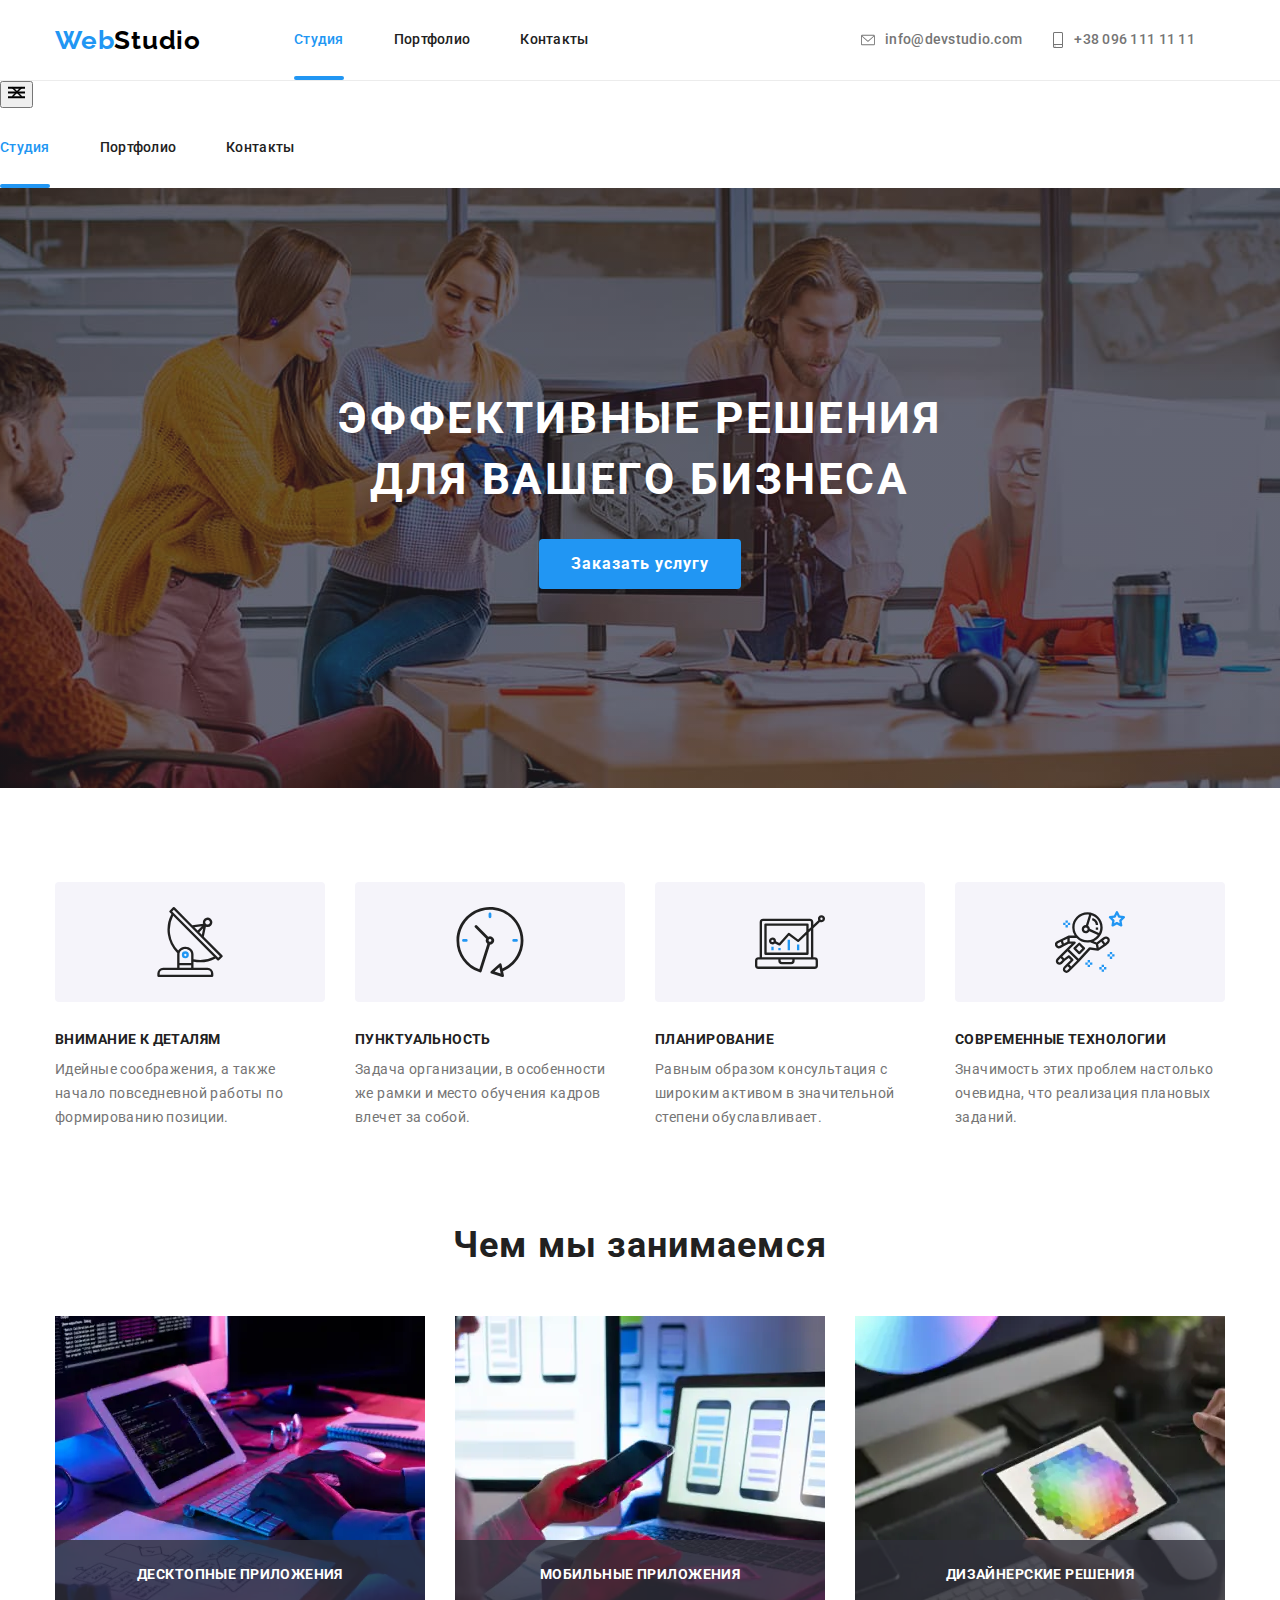
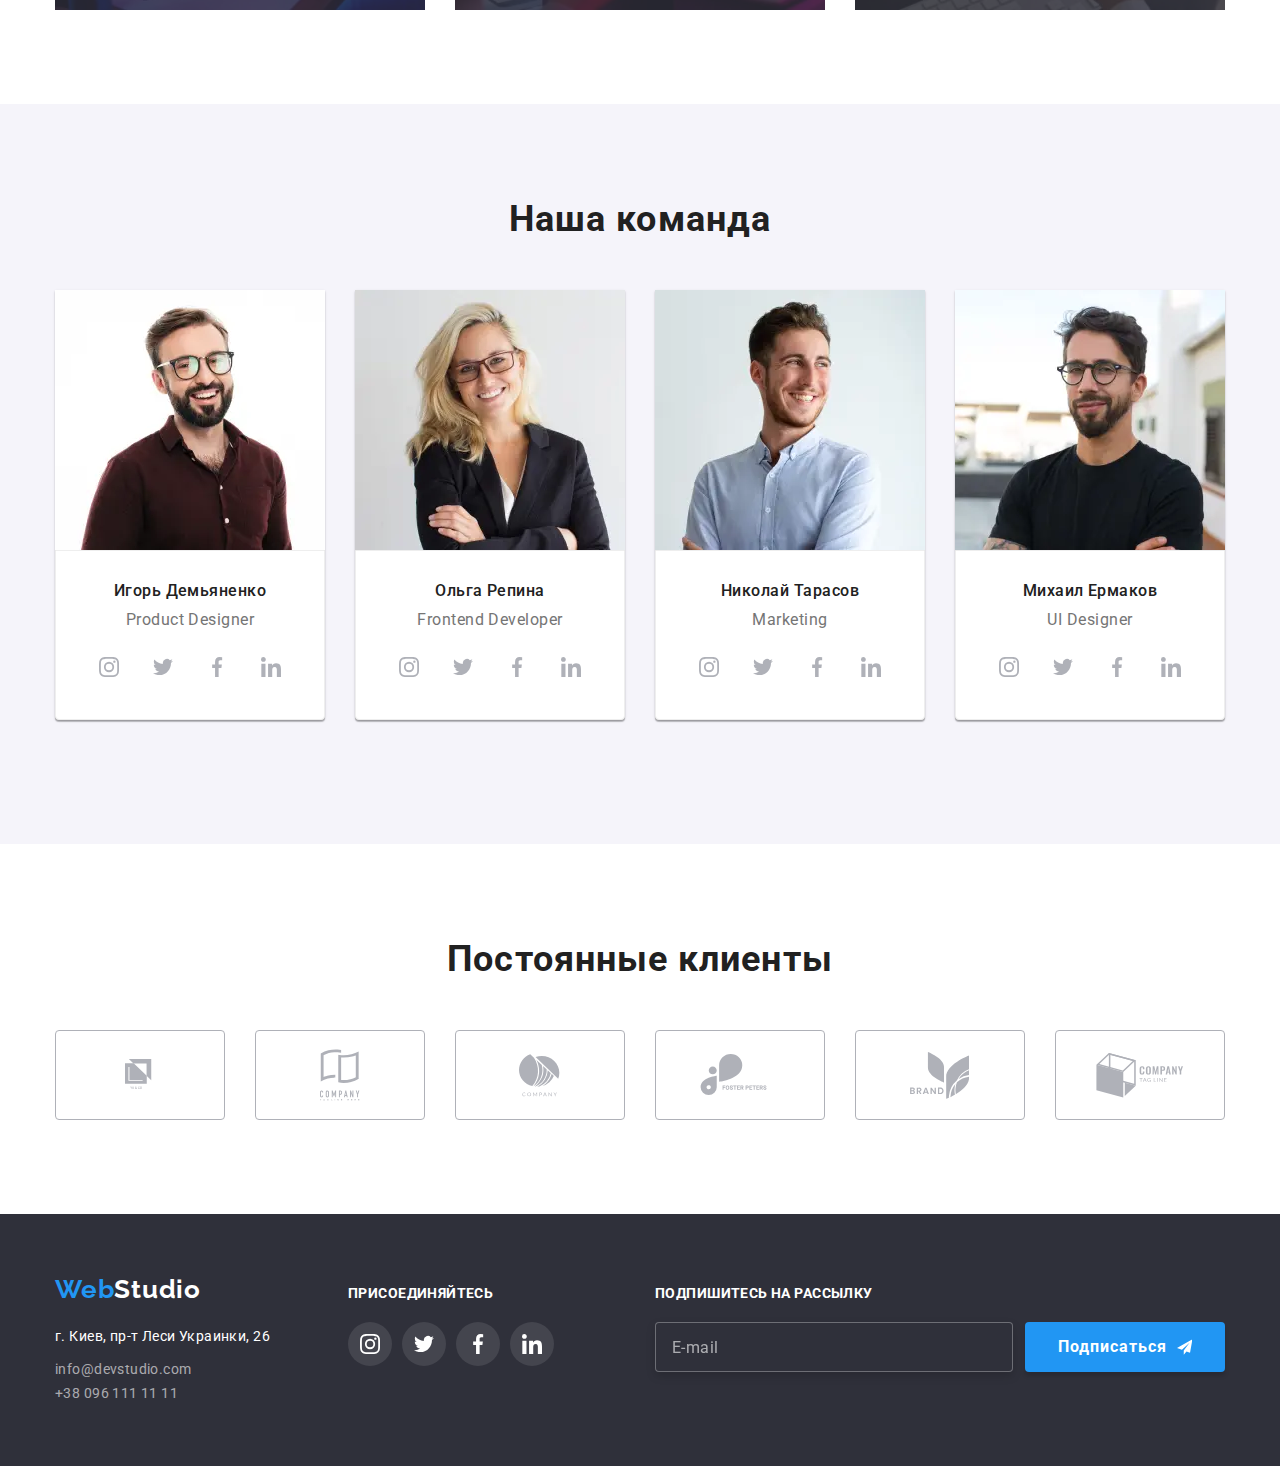
==== index.html @ 36f0e9d8 "исправляет title-hero" ====
<!DOCTYPE html>
<html lang="ru">

<head>
  <meta charset="UTF-8" />
  <meta name="viewport" content="width=device-width, initial-scale=1.0" />
  <title>Web Studio (Version 2.1)</title>
  <link rel="stylesheet"
    href="https://cdnjs.cloudflare.com/ajax/libs/modern-normalize/1.0.0/modern-normalize.min.css" />
  <link rel="preconnect" href="https://fonts.gstatic.com" />
  <link href="https://fonts.googleapis.com/css2?family=Raleway:wght@700&family=Roboto:wght@400;500;700;900&display=swap"
    rel="stylesheet" />
  <link rel="stylesheet" href="./css/main.min.css" />
</head>

<body>
  <header class="page-header">
    
      <div class="container page-header__container">
        <a href="#" class="logo page-header__logo"><span class="logo--accent">Web</span>Studio</a>
        <div class="main-container">
          <nav class="main-nav">
            <ul class="site-nav list">
              <li class="site-nav__item">
                <a class="site-nav__link site-nav__link--current" href="#">Студия</a>
              </li>
              <li class="site-nav__item">
                <a class="site-nav__link" href="./portfolio.html">Портфолио</a>
              </li>
              <li class="site-nav__item">
                <a class="site-nav__link" href="#">Контакты</a>
              </li>
            </ul>
          </nav>
          <div class="contacts__info">
            <ul class="contacts list">
              <li class="contacts__item">
                <a class="contacts__link" href="mailto:info@devstudio.com"><svg class="contacts__icon icon-mail" width="16" height="12">
                    <use href="./images/sprite.svg#envelope"></use>
                  </svg>info@devstudio.com</a>
              </li>
              <li class="contacts__item">
                <a class="contacts__link" href="tel:380961111111"><svg class="contacts__icon icon-phone" width="10" height="16">
                    <use href="./images/sprite.svg#smartphone"></use>
                  </svg>+38 096 111 11 11</a>
              </li>
            </ul>
          </div>
          <!-- <button class="menu__close-button"type="button" data-menu-button>
            <svg width="17" height="17">
              <use class="button-menu-open" href="./images/sprite.svg#icon-burger-menu"></use>
              <use class="button-menu-close" href="./images/sprite.svg#icon-cross"></use>
            </svg>
          </button> -->
        </div>
      </div>
   
  </header>
  <div class="mobile-menu" data-menu>
    <button class="menu-button" type="button" data-menu-button>
      <svg class="menu-button__icon" width="17" height="17">
        <use class="button-menu-open" href="./images/sprite.svg#icon-burger-menu"></use>
        <use class="button-menu-close" href="./images/sprite.svg#icon-cross"></use>
      </svg>
    </button>
    <ul class="site-nav list">
      <li class="site-nav__item">
        <a class="site-nav__link site-nav__link--current" href="#">Студия</a>
      </li>
      <li class="site-nav__item">
        <a class="site-nav__link" href="./portfolio.html">Портфолио</a>
      </li>
      <li class="site-nav__item">
        <a class="site-nav__link" href="#">Контакты</a>
      </li>
    </ul>
  </div>
  <main>
    <!--секция Герой-->
  
      <section class="overlay">
        <div class="hero-container">
          <h1 class="hero-container__title">Эффективные решения для вашего бизнеса</h1>
          <button class="hero-button" type="button" data-modal-open>
            Заказать услугу
          </button>
        </div>
      </section>
   

    <!--Секция-2 Здесь заголовок должен быть скрыт-->
    <section class="features">
      <div class="container container__features">
        <h2 class="title visually-hidden">Особенности</h2>
        <ul class="features__list list">
          <li class="features__item">
            <div class="picture">
              <svg class="picture__icon">
                <use href="./images/sprite.svg#antenna"></use>
              </svg>
            </div>
            <h3 class="picture__title">Внимание к деталям</h3>
            <p class="picture__text">
              Идейные соображения, а также начало повседневной работы по
              формированию позиции.
            </p>
          </li>
          <li class="features__item">
            <div class="picture">
              <svg class="picture__icon">
                <use href="./images/sprite.svg#clock"></use>
              </svg>
            </div>
            <h3 class="picture__title">Пунктуальность</h3>
            <p class="picture__text">
              Задача организации, в особенности же рамки и место обучения
              кадров влечет за собой.
            </p>
          </li>
          <li class="features__item">
            <div class="picture">
              <svg class="picture__icon">
                <use href="./images/sprite.svg#diagram"></use>
              </svg>
            </div>
            <h3 class="picture__title">Планирование</h3>
            <p class="picture__text">
              Равным образом консультация с широким активом в значительной
              степени обуславливает.
            </p>
          </li>
          <li class="features__item">
            <div class="picture">
              <svg class="picture__icon">
                <use href="./images/sprite.svg#astronaut"></use>
              </svg>
            </div>
            <h3 class="picture__title">Современные технологии</h3>
            <p class="picture__text">
              Значимость этих проблем настолько очевидна, что реализация
              плановых заданий.
            </p>
          </li>
        </ul>
      </div>
    </section>

    <!--секция 3-->
    <section class="section section__description">
      <div class="container">
        <h2 class="title">Чем мы занимаемся</h2>
        <ul class="description list">
          <li class="description__item">
          
            <picture>
              <source srcset="
                                                                      ./images/description/img1.webp    1x,
                                                                      ./images/description/img1@2x.webp 2x
                                                                    " type="image/webp" />
              <img class="description__photo" srcset="
                                                                      ./images/description/img1.jpg    1x,
                                                                      ./images/description/img1@2x.jpg 2x
                                                                    " src="./images/description/img1.jpg" alt="набор текста"
                width="370px" height="294px" />
            </picture>
            <h3 class="description__title">Десктопные приложения</h3>
          </li>
          <li class="description__item">
            
            <picture>
              <source srcset="
                                                                      ./images/description/img2.webp    1x,
                                                                      ./images/description/img2@2x.webp 2x
                                                                    " type="image/webp" />
              <img class="description__photo" srcset="
                                                                      ./images/description/img2.jpg    1x,
                                                                      ./images/description/img2@2x.jpg 2x
                                                                    " src="./images/description/img1.jpg" alt="работа над макетом"
                width="370px" height="294px" />
            </picture>
            <h3 class="description__title">Мобильные приложения</h3>
          </li>
          <li class="description__item">
         
            <picture>
              <source srcset="
                                                                      ./images/description/img3.webp    1x,
                                                                      ./images/description/img3@2x.webp 2x
                                                                    " type="image/webp" />
              <img class="description__photo" srcset="
                                                                      ./images/description/img3.jpg    1x,
                                                                      ./images/description/img3@2x.jpg 2x
                                                                    " src="./images/description/img3.jpg" alt="работа с цветом"
                width="370px" height="294px" />
            </picture>
            <h3 class="description__title">Дизайнерские решения</h3>
          </li>
        </ul>
      </div>
    </section>

    <!--секция 4-->
    <section class="section section__team">
      <div class="container">
        <h2 class="title">Наша команда</h2>
        <ul class="team list">
          <li class="team__item">
            
            <picture>
              <source srcset="
                                                        ./images/product-designer/product-designer-mobile.webp    1x,
                                                        ./images/product-designer/product-designer-mobile@2x.webp 2x,
                                                        ./images/product-designer/product-designer-mobile.jpg     1x,
                                                        ./images/product-designer/product-designer-mobile@2x.jpg  2x
                                                      " media="(max-width: 767px)" type="images/webp" />
              <source srcset="
                                                        ./images/product-designer/product-designer-tablet.webp    1x,
                                                        ./images/product-designer/product-designer-tablet@2x.webp 2x,
                                                        ./images/product-designer/product-designer-tablet.jpg     1x,
                                                        ./images/product-designer/product-designer-tablet@2x.jpg  2x
                                                      " media="(min-width: 768px) and (max-width: 1199px)" type="image/webp" />
              <source srcset="
                                                        ./images/product-designer/product-designer.webp 1x,
                                                        ./images/product-designer/product-designer.jpg  1x
                                                      " media="(min-width: 1200px)" type="image/webp" />
              <img class="team-card__photo" src="./images/product-designer/product-designer-tablet.jpg" alt="дизайнер проекта"
                width="354px" height="374px" />
            </picture>
            <div class="card">
              <h3 class="card__title">Игорь Демьяненко</h3>
              <p lang="en" class="card__text">Product Designer</p>
              <ul class="social list">
                <li class="social__item">
                  <a class="social__link" href="">
                    <svg class="social__icon">
                      <use href="./images/sprite.svg#instagram"></use>
                    </svg>
                  </a>
                </li>
                <li class="social__item">
                  <a class="social__link" href="">
                    <svg class="social__icon">
                      <use href="./images/sprite.svg#twitter"></use>
                    </svg>
                  </a>
                </li>
                <li class="social__item">
                  <a class="social__link" href="">
                    <svg class="social__icon">
                      <use href="./images/sprite.svg#facebook"></use>
                    </svg>
                  </a>
                </li>
                <li class="social__item">
                  <a class="social__link" href="">
                    <svg class="social__icon">
                      <use href="./images/sprite.svg#linkedin"></use>
                    </svg>
                  </a>
                </li>
              </ul>
            </div>
          </li>
          <li class="team__item">
           
            <picture>
              <source srcset="
                                                        ./images/frontend-dev/frontend-dev-mobile.webp    1x,
                                                        ./images/frontend-dev/frontend-dev-mobile@2x.webp 2x,
                                                        ./images/frontend-dev/frontend-dev-mobile.jpg     1x,
                                                        ./images/frontend-dev/frontend-dev-mobile@2x.jpg  2x
                                                      " media="(max-width: 767px)" type="image/webp" />
              <source srcset="
                                                        ./images/frontend-dev/frontend-dev-tablet.webp    1x,
                                                        ./images/frontend-dev/frontend-dev-tablet@2x.webp 2x,
                                                        ./images/frontend-dev/frontend-dev-tablet.jpg     1x,
                                                        ./images/frontend-dev/frontend-dev-tablet@2x.jpg  2x
                                                      " media="(min-width: 768px) and (max-width: 1199px)" type="image/webp" />
              <source srcset="
                                                        ./images/frontend-dev/frontend-dev.webp 1x,
                                                        ./images/frontend-dev/frontend-dev.jpg  1x
                                                      " media="(min-width: 1200px)" type="image/webp" />
              <img class="team-card__photo" src="./images/frontend-dev/frontend-dev-tablet.jpg" alt="фронтенд-разработчик"
                width="354px" height="374px" />
            </picture>
            <div class="card">
              <h3 class="card__title">Ольга Репина</h3>
              <p lang="en" class="card__text">Frontend Developer</p>
              <ul class="social list">
                <li class="social__item">
                  <a class="social__link" href="">
                    <svg class="social__icon">
                      <use href="./images/sprite.svg#instagram"></use>
                    </svg>
                  </a>
                </li>
                <li class="social__item">
                  <a class="social__link" href="">
                    <svg class="social__icon">
                      <use href="./images/sprite.svg#twitter"></use>
                    </svg>
                  </a>
                </li>
                <li class="social__item">
                  <a class="social__link" href="">
                    <svg class="social__icon">
                      <use href="./images/sprite.svg#facebook"></use>
                    </svg>
                  </a>
                </li>
                <li class="social__item">
                  <a class="social__link" href="">
                    <svg class="social__icon">
                      <use href="./images/sprite.svg#linkedin"></use>
                    </svg>
                  </a>
                </li>
              </ul>
            </div>
          </li>
          <li class="team__item">
          
            <picture>
              <source srcset="
                                                        ./images/marketing/marketing-mobile.webp    1x,
                                                        ./images/marketing/marketing-mobile@2x.webp 2x,
                                                        ./images/marketing/marketing-mobile.jpg     1x,
                                                        ./images/marketing/marketing-mobile@2x.jpg  2x
                                                      " media="(max-width: 767px)" type="image/webp" />
              <source srcset="
                                                        ./images/marketing/marketing-tablet.webp    1x,
                                                        ./images/marketing/marketing-tablet@2x.webp 2x,
                                                        ./images/marketing/marketing-tablet.jpg     1x,
                                                        ./images/marketing/marketing-tablet@2x.jpg  2x
                                                      " media="(min-width: 768px) and (max-width: 1199px)" type="image/webp" />
              <source srcset="
                                                        ./images/marketing/marketing.webp 1x,
                                                        ./images/marketing/marketing.jpg  1x
                                                      " media="(min-width: 1200px)" type="image/webp" />
              <img class="team-card__photo" src="./images/marketing/marketing-tablet.jpg" alt="маркетолог" width="354px"
                height="374px" />
            </picture>
            <div class="card">
              <h3 class="card__title">Николай Тарасов</h3>
              <p lang="en" class="card__text">Marketing</p>
              <ul class="social list">
                <li class="social__item">
                  <a class="social__link" href="">
                    <svg class="social__icon">
                      <use href="./images/sprite.svg#instagram"></use>
                    </svg>
                  </a>
                </li>
                <li class="social__item">
                  <a class="social__link" href="">
                    <svg class="social__icon">
                      <use href="./images/sprite.svg#twitter"></use>
                    </svg>
                  </a>
                </li>
                <li class="social__item">
                  <a class="social__link" href="">
                    <svg class="social__icon">
                      <use href="./images/sprite.svg#facebook"></use>
                    </svg>
                  </a>
                </li>
                <li class="social__item">
                  <a class="social__link" href="">
                    <svg class="social__icon">
                      <use href="./images/sprite.svg#linkedin"></use>
                    </svg>
                  </a>
                </li>
              </ul>
            </div>
          </li>
          <li class="team__item">
          
            <picture>
              <source srcset="
                                                        ./images/designer/designer-mobile.webp    1x,
                                                        ./images/designer/designer-mobile@2x.webp 2x,
                                                        ./images/designer/designer-mobile.jpg     1x,
                                                        ./images/designer/designer-mobile@2x.jpg  2x
                                                      " media="(max-width: 767px)" type="image/webp" />
              <source srcset="
                                                        ./images/designer/designer-tablet.webp    1x,
                                                        ./images/designer/designer-tablet@2x.webp 2x,
                                                        ./images/designer/designer-tablet.jpg     1x,
                                                        ./images/designer/designer-tablet@2x.jpg  2x
                                                      " media="(min-width: 768px) and (max-width: 1199px)" type="image/webp" />
              <source srcset="
                                                        ./images/designer/designer.webp 1x,
                                                        ./images/designer/designer.jpg  1x
                                                      " media="(min-width: 1200px)" type="image/webp" />
              <img class="team-card__photo" src="./images/designer/designer-tablet.jpg" alt="дизайнер" width="354px"
                height="374px" />
            </picture>
            <div class="card">
              <h3 class="card__title">Михаил Ермаков</h3>
              <p lang="en" class="card__text">UI Designer</p>
              <ul class="social list">
                <li class="social__item">
                  <a class="social__link" href="">
                    <svg class="social__icon">
                      <use href="./images/sprite.svg#instagram"></use>
                    </svg>
                  </a>
                </li>
                <li class="social__item">
                  <a class="social__link" href="">
                    <svg class="social__icon">
                      <use href="./images/sprite.svg#twitter"></use>
                    </svg>
                  </a>
                </li>
                <li class="social__item">
                  <a class="social__link" href="">
                    <svg class="social__icon">
                      <use href="./images/sprite.svg#facebook"></use>
                    </svg>
                  </a>
                </li>
                <li class="social__item">
                  <a class="social__link" href="">
                    <svg class="social__icon">
                      <use href="./images/sprite.svg#linkedin"></use>
                    </svg>
                  </a>
                </li>
              </ul>
            </div>
          </li>
        </ul>
      </div>
    </section>

    <!-- Секция Постоянные клиенты -->

    <section class="section">
      <div class="container clients-container">
        <h2 class="title clients-title">Постоянные клиенты</h2>
        <ul class="clients list thumb">
          <li class="clients__logo">
            <a class="clients__link" href="#">
              <svg width="29" height="32">
                <use href="./images/sprite.svg#logo-1"></use>
              </svg>
            </a>
          </li>
          <li class="clients__logo">
            <a class="clients__link" href="#">
              <svg width="40" height="52">
                <use href="./images/sprite.svg#logo-2"></use>
              </svg>
            </a>
          </li>
          <li class="clients__logo">
            <a class="clients__link" href="#">
              <svg width="41" height="43">
                <use href="./images/sprite.svg#logo-3"></use>
              </svg>
            </a>
          </li>
          <li class="clients__logo">
            <a class="clients__link" href="#">
              <svg width="80" height="42">
                <use href="./images/sprite.svg#logo-4"></use>
              </svg>
            </a>
          </li>
          <li class="clients__logo">
            <a class="clients__link" href="#">
              <svg width="59" height="47">
                <use href="./images/sprite.svg#logo-5"></use>
              </svg>
            </a>
          </li>
          <li class="clients__logo">
            <a class="clients__link" href="#">
              <svg width="88" height="45">
                <use href="./images/sprite.svg#logo-6"></use>
              </svg>
            </a>
          </li>
        </ul>
      </div>
    </section>
  </main>

  <!--подвал-нижняя часть-->
  <footer>
    <section class="footer">
      <div class="container container__footer">
        <div class="footer__content">
          <a class="logo footer__logo" href="#"><span class="logo--accent">Web</span>Studio</a>
          <address class="footer__location">г. Киев, пр-т Леси Украинки, 26</address>
          <ul class="footer__contacts list">
            <li class="footer__item">
              <a class="footer__link" href="mailto:info@devstudio.com">info@devstudio.com</a>
            </li>
            <li class="footer__item">
              <a class="footer__link" href="tel:380961111111">+38 096 111 11 11</a>
            </li>
          </ul>
        </div>
        <div class="follow-us">
          <p class="send-form__text">присоединяйтесь</p>
          <div class="follow-us__content">
            <!-- блок соц.сетей из карточки команды -->
            <ul class="social follow-us__social list">
              <li class="social__item follow-us__item">
                <a class="social__link follow-us__link" href="">
                  <svg class="social__icon follow-us__icon">
                    <use href="./images/sprite.svg#instagram"></use>
                  </svg>
                </a>
              </li>
              <li class="social__item follow-us__item">
                <a class="social__link follow-us__link" href="">
                  <svg class="social__icon follow-us__icon">
                    <use href="./images/sprite.svg#twitter"></use>
                  </svg>
                </a>
              </li>
              <li class="social__item follow-us__item">
                <a class="social__link follow-us__link" href="">
                  <svg class="social__icon follow-us__icon">
                    <use href="./images/sprite.svg#facebook"></use>
                  </svg>
                </a>
              </li>
              <li class="social__item follow-us__item">
                <a class="social__link follow-us__link" href="">
                  <svg class="social__icon follow-us__icon">
                    <use href="./images/sprite.svg#linkedin"></use>
                  </svg>
                </a>
              </li>
            </ul>
          </div>
        </div>
        <div class="send-form">
          <p class="send-form__text">Подпишитесь на рассылку</p>
          <form class="send-form__email">
            <input type="email" class="send-form__input" placeholder="E-mail" />
            <button type="button" class="button">
              Подписаться
              <svg class="button__icon">
                <use href="./images/sprite.svg#icon-send"></use>
              </svg>
            </button>
          </form>
        </div>
      </div>
    </section>
  </footer>

  <div data-modal class="backdrop is-hidden">
    <div class="modal">
      <button class="modal__button" data-modal-close type="button">
        <svg class="modal__close-icon" width="30" height="30">
          <use href="./images/sprite.svg#close"></use>
        </svg>
      </button>
      <form class="modal__form" autocomplete="off">
        <p class="modal__text">Оставьте свои данные, мы вам перезвоним</p>

        <div class="modal__container">
          <label class="modal__label">
            <span class="modal__item">Имя</span>
            <span class="modal__contact-input">
              <input type="text" name="name" class="modal__input" placeholder=" " />
              <svg class="modal__icon">
                <use href="./images/sprite.svg#person-blck"></use>
              </svg>
            </span>
          </label>
        </div>
        <div class="modal__container">
          <label class="modal__label">
            <span class="modal__item">Телефон</span>
            <span class="modal__contact-input">
              <input type="tel" name="phone-number" class="modal__input" placeholder=" " />
              <svg class="modal__icon">
                <use href="./images/sprite.svg#phone"></use>
              </svg>
            </span>
          </label>
        </div>
        <div class="modal__container">
          <label class="modal__label">
            <span class="modal__item">Почта</span>
            <span class="modal__contact-input">
              <input type="email" name="email" class="modal__input" placeholder=" " />
              <svg class="modal__icon">
                <use href="./images/sprite.svg#email"></use>
              </svg>
            </span>
          </label>
        </div>
        <div class="modal__container">
          <label class="modal__label-area">
            <span class="modal__item">Комментарий</span>
            <span class="modal__contact-area">
              <textarea class="modal__comments-area" name="comments" rows="10" placeholder="Введите текст"></textarea>
            </span>
          </label>
        </div>
        <div class="modal__container">
          <label class="label">
            <span class="checkbox">
              <input type="checkbox" class="checkbox__input" name="form-check" value="terms" />
              <span class="checkbox__icon"></span>
              <span class="checkbox__text-terms">Соглашаюсь с рассылкой и принимаю
                <a class="checkbox__link-terms" href="#">Условия договора</a></span>
            </span>

          </label>
          <button type="submit" class="button checkbox__button">
            Отправить
          </button>
        </div>
      </form>
    </div>
  </div>
  <script src="./js/modal.js"></script>
  <script src="./js/mobile-menu.js"></script>
</body>

</html>
---- css/main.min.css ----
html{-webkit-box-sizing:border-box;box-sizing:border-box}*,*::before,*::after{-webkit-box-sizing:inherit;box-sizing:inherit}body{margin:0;color:#757575;background-color:#fff;font-family:roboto,sans-serif}img{display:block;width:100%;height:auto}.list{list-style:none;padding:0;margin:0}h1,h2,h3,h4,h5{margin-top:0;margin-bottom:0}.center{text-align:center}.thumb{display:-webkit-box;display:-ms-flexbox;display:flex;-webkit-box-pack:center;-ms-flex-pack:center;justify-content:center;-webkit-box-align:center;-ms-flex-align:center;align-items:center}.title{color:#212121;font-weight:700;font-size:36px;line-height:1.17;text-align:center;letter-spacing:0.03em;margin-bottom:30px}@media screen and (min-width: 1200px){.title{margin-bottom:50px}}.visually-hidden{position:absolute;clip:rect(0 0 0 0);width:1px;height:1px;margin:-1px}.is-hidden{opacity:0;pointer-events:none}.section{padding:60px 0;margin:0 auto}@media screen and (min-width: 1200px){.section{padding:94px 0}}.section__description{display:block;padding:94px 0}@media screen and (max-width: 1199px){.section__description{display:none}}.section__team{background-color:#f5f4fa}@media screen and (min-width: 768px){.section__team{padding:60px 0}}@media screen and (min-width: 768px) and (min-width: 1200px){.section__team{padding:94px 0}}.container{padding-left:15px;padding-right:15px;margin-left:auto;margin-right:auto}@media screen and (min-width: 480px){.container{width:480px}}@media screen and (min-width: 480px) and (min-width: 768px){.container{width:768px}}@media screen and (min-width: 480px) and (min-width: 1200px){.container{width:1200px}}@media screen and (min-width: 768px){.container__footer{display:-webkit-box;display:-ms-flexbox;display:flex;-ms-flex-wrap:wrap;flex-wrap:wrap;-ms-flex-pack:distribute;justify-content:space-around;-webkit-box-align:baseline;-ms-flex-align:baseline;align-items:baseline}}@media screen and (min-width: 1200px){.container__footer{display:-webkit-box;display:-ms-flexbox;display:flex;-ms-flex-wrap:nowrap;flex-wrap:nowrap;-webkit-box-pack:justify;-ms-flex-pack:justify;justify-content:space-between}}.page-header{padding:0 15px;margin-right:auto;margin-left:auto;border-bottom:1px solid #ececec}@media screen and (min-width: 768px){.page-header__logo{margin-right:88px}}@media screen and (min-width: 1200px){.page-header__logo{margin-right:93px}}.page-header__container{display:-webkit-box;display:-ms-flexbox;display:flex;-webkit-box-align:center;-ms-flex-align:center;align-items:center;-webkit-box-pack:justify;-ms-flex-pack:justify;justify-content:space-between;font-weight:500;letter-spacing:0.02em}@media screen and (max-width: 767px){.page-header__container{padding-top:16px;padding-bottom:16px}}@media screen and (max-width: 767px){.main-container{display:none}}@media screen and (min-width: 768px){.main-container{display:-webkit-box;display:-ms-flexbox;display:flex;-webkit-box-align:center;-ms-flex-align:center;align-items:center;-webkit-box-pack:justify;-ms-flex-pack:justify;justify-content:space-between;width:100%}}.main-nav{font-size:14px;line-height:1.14}.site-nav{display:-webkit-box;display:-ms-flexbox;display:flex;font-weight:500;font-size:14px;line-height:1.14;letter-spacing:0.02em}.site-nav__link{position:relative;display:block;padding-top:32px;padding-bottom:32px;color:#212121;text-decoration:none;-webkit-transition:color 250ms cubic-bezier(0.4, 0, 0.2, 1);transition:color 250ms cubic-bezier(0.4, 0, 0.2, 1)}.site-nav__link:hover,.site-nav__link:focus{color:#2196f3;opacity:1}.site-nav__link--current{color:#2196f3}.site-nav__link::after{position:absolute;content:"";display:block;width:100%;height:4px;border-radius:2px;bottom:0;left:0;background-color:#2196f3;opacity:0;-webkit-transition:opacity 250ms cubic-bezier(0.4, 0, 0.2, 1);transition:opacity 250ms cubic-bezier(0.4, 0, 0.2, 1)}.site-nav__link--current::after,.site-nav__link:hover::after,.site-nav__link:focus::after{opacity:1}.site-nav__item{margin-right:50px}.site-nav__item:last-child{margin-right:0}.contacts{display:block;font-weight:500;font-size:14px;line-height:1.14;letter-spacing:0.02em;-webkit-box-pack:center;-ms-flex-pack:center;justify-content:center;-webkit-box-align:center;-ms-flex-align:center;align-items:center}@media screen and (min-width: 1200px){.contacts{font-size:14px;line-height:1.14}}@media screen and (min-width: 1200px){.contacts{display:-webkit-box;display:-ms-flexbox;display:flex}}.contacts__link{display:-webkit-box;display:-ms-flexbox;display:flex;text-decoration:none;color:inherit;-webkit-transition:color 250ms cubic-bezier(0.4, 0, 0.2, 1);transition:color 250ms cubic-bezier(0.4, 0, 0.2, 1)}.contacts__link:hover,.contacts__link:focus{color:#2196f3}@media screen and (min-width: 768px) and (max-width: 1199px){.contacts__item{margin-bottom:10px}}@media screen and (min-width: 1200px){.contacts__item{margin-right:30px}}@media screen and (min-width: 768px) and (max-width: 1199px){.contacts__item:last-child{margin-bottom:0}}.icon-mail{margin-right:8px;fill:currentColor;width:14px;height:10px}@media screen and (min-width: 1200px){.icon-mail{height:16px;margin-right:10px}}.icon-phone{margin-right:8px;fill:currentColor;width:10px;height:14px}@media screen and (min-width: 1200px){.icon-phone{width:12px;height:16px;margin-right:10px}}.logo{color:#000;text-decoration:none;font-family:raleway;font-weight:700;font-size:24px;line-height:1.19;letter-spacing:0.03em}@media screen and (min-width: 1200px){.logo{font-size:26px}}.logo--accent{color:#2196f3}.overlay{margin-left:auto;margin-right:auto;text-align:center;max-width:480px;max-height:400px;padding:118px 0;background-color:#2f303a;background-image:-webkit-gradient(linear, left top, right top, from(rgba(47,48,58,0.4)), to(rgba(47,48,58,0.4))),url(../images/hero/hero-mobile@1x.jpg);background-image:linear-gradient(to right, rgba(47,48,58,0.4), rgba(47,48,58,0.4)),url(../images/hero/hero-mobile@1x.jpg);background-repeat:no-repeat;background-position:center;background-size:cover}@media screen and (min-device-pixel-ratio: 2), screen and (-webkit-min-device-pixel-ratio: 2), screen and (min-resolution: 192dpi), screen and (min-resolution: 2dppx){.overlay{background-image:-webkit-gradient(linear, left top, right top, from(rgba(47,48,58,0.4)), to(rgba(47,48,58,0.4))),url("../images/hero/hero-mobile@2x.jpg");background-image:linear-gradient(to right, rgba(47,48,58,0.4), rgba(47,48,58,0.4)),url("../images/hero/hero-mobile@2x.jpg")}}@media screen and (min-width: 480px){.overlay{background-image:-webkit-gradient(linear, left top, right top, from(rgba(47,48,58,0.4)), to(rgba(47,48,58,0.4))),url(../images/hero/hero-tablet@1x.jpg);background-image:linear-gradient(to right, rgba(47,48,58,0.4), rgba(47,48,58,0.4)),url(../images/hero/hero-tablet@1x.jpg)}}@media screen and (min-width: 480px) and (min-device-pixel-ratio: 2), screen and (min-width: 480px) and (-webkit-min-device-pixel-ratio: 2), screen and (min-width: 480px) and (min-resolution: 192dpi), screen and (min-width: 480px) and (min-resolution: 2dppx){.overlay{background-image:-webkit-gradient(linear, left top, right top, from(rgba(47,48,58,0.4)), to(rgba(47,48,58,0.4))),url("../images/hero/hero-tablet@2x.jpg");background-image:linear-gradient(to right, rgba(47,48,58,0.4), rgba(47,48,58,0.4)),url("../images/hero/hero-tablet@2x.jpg")}}@media screen and (min-width: 768px){.overlay{background-image:-webkit-gradient(linear, left top, right top, from(rgba(47,48,58,0.4)), to(rgba(47,48,58,0.4))),url(../images/hero/hero.jpg);background-image:linear-gradient(to right, rgba(47,48,58,0.4), rgba(47,48,58,0.4)),url(../images/hero/hero.jpg)}}@media screen and (min-width: 768px) and (min-device-pixel-ratio: 2), screen and (min-width: 768px) and (-webkit-min-device-pixel-ratio: 2), screen and (min-width: 768px) and (min-resolution: 192dpi), screen and (min-width: 768px) and (min-resolution: 2dppx){.overlay{background-image:-webkit-gradient(linear, left top, right top, from(rgba(47,48,58,0.4)), to(rgba(47,48,58,0.4))),url("../images/hero/hero@2x.jpg");background-image:linear-gradient(to right, rgba(47,48,58,0.4), rgba(47,48,58,0.4)),url("../images/hero/hero@2x.jpg")}}@media screen and (min-width: 768px){.overlay{max-width:768px}}@media screen and (min-width: 1200px){.overlay{max-width:1600px;max-height:600px;padding:200px}}.hero-container{max-width:360px;margin:0 auto 30px auto}@media screen and (min-width: 1200px){.hero-container{max-width:696px}}.hero-container__title{color:#fff;font-size:26px;line-height:1.6;letter-spacing:0.06em;text-transform:uppercase}@media screen and (min-width: 1200px){.hero-container__title{font-size:44px;line-height:1.37}}.hero-button{display:inline-block;-ms-flex-preferred-size:200px;flex-basis:200px;border:0;border-radius:4px;padding:10px 32px;margin-top:30px;cursor:pointer;font-size:16px;font-weight:700;line-height:1.9;text-align:center;letter-spacing:0.06em;color:#fff;background-color:#2196f3}.button{display:-webkit-inline-box;display:-ms-inline-flexbox;display:inline-flex;border:1px solid transparent;min-width:200px;height:50px;border-radius:4px;padding:10px 32px;-webkit-box-align:center;-ms-flex-align:center;align-items:center;text-align:center;cursor:pointer;background-color:#2196f3;color:#fff;-webkit-box-shadow:0px 4px 4px rgba(0,0,0,0.15);box-shadow:0px 4px 4px rgba(0,0,0,0.15);font-weight:700;font-size:16px;line-height:1.87;letter-spacing:0.06em}.button__icon{width:24px;height:24px;margin-left:10px;fill:currentColor}.features{padding-top:60px;padding-bottom:60px}@media screen and (min-width: 1200px){.features{padding-top:94px;padding-bottom:0}}.features .features__list{margin:-15px}@media screen and (min-width: 768px){.features .features__list{display:-webkit-box;display:-ms-flexbox;display:flex;-ms-flex-wrap:wrap;flex-wrap:wrap;-webkit-box-pack:justify;-ms-flex-pack:justify;justify-content:space-between}}.features .features__item{margin:15px}@media screen and (min-width: 768px) and (max-width: 1199px){.features .features__item{width:calc((100% - 60px) / 2)}}@media screen and (min-width: 1200px){.features .features__item{width:calc((100% - 120px) / 4)}}.features .picture{display:-webkit-box;display:-ms-flexbox;display:flex;-webkit-box-pack:center;-ms-flex-pack:center;justify-content:center;-webkit-box-align:center;-ms-flex-align:center;align-items:center;background-color:#f5f4fa;height:120px;margin-bottom:30px;border-radius:4px}.features .picture__title{color:#212121;font-weight:700;font-size:14px;line-height:1.14;letter-spacing:0.03em;text-transform:uppercase;text-align:center;margin-top:0;margin-bottom:10px}@media screen and (min-width: 768px){.features .picture__title{text-align:left}}.features .picture__text{width:100%;margin-top:0;margin-bottom:0;font-weight:400;font-size:14px;line-height:1.71;letter-spacing:0.03em}.features .picture__icon{height:70px;width:70px;fill:currentColor}.description{display:-webkit-box;display:-ms-flexbox;display:flex;margin-top:0;margin:0 -15px}@media screen and (max-width: 1199px){.description{display:none}}.description__item{position:relative;margin:0 15px}.description__title{position:absolute;display:-webkit-box;display:-ms-flexbox;display:flex;bottom:0;left:0;width:100%;height:70px;margin:0;font-weight:700;font-size:14px;line-height:1.14;-webkit-box-align:center;-ms-flex-align:center;align-items:center;-webkit-box-pack:center;-ms-flex-pack:center;justify-content:center;letter-spacing:0.03em;text-transform:uppercase;color:#fff;background-color:rgba(47,48,58,0.8)}.team{display:block;padding:0;margin:0 auto}@media screen and (min-width: 768px){.team{display:-webkit-box;display:-ms-flexbox;display:flex;-ms-flex-wrap:wrap;flex-wrap:wrap;-webkit-box-pack:justify;-ms-flex-pack:justify;justify-content:space-between}}.team__item{display:block;border:0;padding-bottom:0;-webkit-box-shadow:0px 1px 3px rgba(0,0,0,0.12),0px 1px 1px rgba(0,0,0,0.14),0px 2px 1px rgba(0,0,0,0.2);box-shadow:0px 1px 3px rgba(0,0,0,0.12),0px 1px 1px rgba(0,0,0,0.14),0px 2px 1px rgba(0,0,0,0.2);border-radius:0px 0px 4px 4px;background-color:#ccc;text-align:center;margin-bottom:30px}@media screen and (min-width: 768px){.team__item{width:calc((100% - 30px) / 2)}}@media screen and (min-width: 1200px){.team__item{width:calc((100% - 90px) / 4)}}@media screen and (min-width: 768px) and (max-width: 1199px){.team__item{margin-top:0}}@media screen and (min-width: 1200px){.team__item{padding-bottom:0}}.team .card{padding:30px 32px;background:#fff;border:1px solid #eee;border-bottom-right-radius:4px;border-bottom-left-radius:4px}.team .card__title{margin-bottom:10px;color:#212121;text-transform:capitalize;text-align:center;font-weight:500;font-size:16px;line-height:1.19;letter-spacing:0.03em;font-style:normal}.team .card__text{margin-top:0;margin-bottom:16px;text-align:center;font-weight:400;font-size:16px;line-height:1.19;letter-spacing:0.03em}.social{display:-webkit-box;display:-ms-flexbox;display:flex;-webkit-box-pack:center;-ms-flex-pack:center;justify-content:center}.social__link{display:-webkit-inline-box;display:-ms-inline-flexbox;display:inline-flex;-webkit-box-align:center;-ms-flex-align:center;align-items:center;-webkit-box-pack:center;-ms-flex-pack:center;justify-content:center;width:44px;height:44px;border-radius:50%;color:#afb1b8;fill:currentColor;-webkit-transition:fill 250ms cubic-bezier(0.4, 0, 0.2, 1),background-color 250ms cubic-bezier(0.4, 0, 0.2, 1);transition:fill 250ms cubic-bezier(0.4, 0, 0.2, 1),background-color 250ms cubic-bezier(0.4, 0, 0.2, 1)}.social__link:hover,.social__link:focus{color:#fff;border-radius:50%;background-color:#2196f3}.social__icon{height:20px;width:20px;fill:currentColor}.social__item{display:-webkit-inline-box;display:-ms-inline-flexbox;display:inline-flex;-webkit-box-align:center;-ms-flex-align:center;align-items:center;-webkit-box-pack:center;-ms-flex-pack:center;justify-content:center;width:44px;height:44px;border-radius:50%}.social__item:not(:last-child){margin-right:10px}.clients{display:-webkit-box;display:-ms-flexbox;display:flex;-ms-flex-wrap:wrap;flex-wrap:wrap;-webkit-box-pack:justify;-ms-flex-pack:justify;justify-content:space-between;padding:0;margin:0 -15px}.clients__logo{display:-webkit-box;display:-ms-flexbox;display:flex;padding:0;width:100%;height:100%;margin:0 15px;fill:currentColor;display:flex;height:90px;width:calc((100% - 60px) / 2)}@media screen and (min-width: 768px){.clients__logo{width:calc((100% - 90px) / 3)}}@media screen and (min-width: 1200px){.clients__logo{width:calc((100% - 180px) / 6)}}@media screen and (max-width: 1199px){.clients__logo{margin-bottom:30px}}.clients__link{display:-webkit-box;display:-ms-flexbox;display:flex;width:100%;height:100%;-webkit-box-align:center;-ms-flex-align:center;align-items:center;-webkit-box-pack:center;-ms-flex-pack:center;justify-content:center;fill:currentColor;border:1px solid #afb1b8;border-radius:4px;-webkit-box-sizing:border-box;box-sizing:border-box;color:#afb1b8;-webkit-transition:color 250ms cubic-bezier(0.4, 0, 0.2, 1),border 250ms cubic-bezier(0.4, 0, 0.2, 1);transition:color 250ms cubic-bezier(0.4, 0, 0.2, 1),border 250ms cubic-bezier(0.4, 0, 0.2, 1)}.clients__link:hover,.clients__link:focus{color:#2196f3;border-color:#2196f3}.footer{padding-top:60px;padding-bottom:60px;text-align:center;background-color:#2f303a}.footer__content{display:block}@media screen and (min-width: 1200px){.footer__content{margin-right:70px;text-align:start}}.footer__logo{color:#fff}.footer__location{margin-top:20px;margin-bottom:8px;color:#fff;font-style:normal;font-weight:400;font-size:14px;line-height:1.71;letter-spacing:0.03em}@media screen and (min-width: 1200px){.footer__location{margin-bottom:9px}}.footer__link{color:rgba(255,255,255,0.6);text-decoration:none;font-weight:400;font-size:14px;line-height:1.71;letter-spacing:0.03em;-webkit-transition:color 250ms cubic-bezier(0.4, 0, 0.2, 1);transition:color 250ms cubic-bezier(0.4, 0, 0.2, 1)}.footer__link:hover,.footer__link:focus{color:#2196f3}.footer__.item:not(:last-child){margin-bottom:9px}.follow-us{margin-right:0;margin-top:60px;margin-bottom:60px}@media screen and (min-width: 768px){.follow-us{margin-top:0}}@media screen and (min-width: 768px) and (min-width: 1200px){.follow-us{margin-right:93px;margin-bottom:0}}@media screen and (min-width: 768px){.follow-us__text{color:#fff;font-style:normal;font-weight:700;font-size:14px;line-height:1.14;letter-spacing:0.03em;text-transform:uppercase;margin-top:0;margin-bottom:20px}.follow-us__social{margin-bottom:20px}.follow-us__item{display:-webkit-inline-box;display:-ms-inline-flexbox;display:inline-flex;-webkit-box-align:center;-ms-flex-align:center;align-items:center;-webkit-box-pack:center;-ms-flex-pack:center;justify-content:center;width:44px;height:44px;fill:#fff}.follow-us__link{display:-webkit-inline-box;display:-ms-inline-flexbox;display:inline-flex;-webkit-box-align:center;-ms-flex-align:center;align-items:center;-webkit-box-pack:center;-ms-flex-pack:center;justify-content:center;width:44px;height:44px;background-color:rgba(255,255,255,0.1);border-radius:50%;-webkit-transition:background-color 250ms cubic-bezier(0.4, 0, 0.2, 1);transition:background-color 250ms cubic-bezier(0.4, 0, 0.2, 1)}.follow-us__link:hover,.follow-us__link:focus{background-color:#2196f3;border-radius:50%}.follow-us__icon{width:20px;height:20px;fill:#fff}}.send-form__email{display:block;-webkit-box-align:center;-ms-flex-align:center;align-items:center;width:450px}@media screen and (min-width: 1200px){.send-form__email{display:-webkit-inline-box;display:-ms-inline-flexbox;display:inline-flex;width:570px}}.send-form__text{color:#fff;font-style:normal;font-weight:700;font-size:14px;line-height:1.14;letter-spacing:0.03em;text-transform:uppercase;margin-top:0;margin-bottom:20px}@media screen and (min-width: 1200px){.send-form__text{text-align:left}}.send-form__input{width:100%;height:50px;background-color:#2f303a;border:1px solid rgba(255,255,255,0.3);-webkit-box-sizing:border-box;box-sizing:border-box;-webkit-filter:drop-shadow(0px 4px 4px rgba(0,0,0,0.15));filter:drop-shadow(0px 4px 4px rgba(0,0,0,0.15));border-radius:4px;padding:15px 256px 15px 16px;margin-bottom:20px;color:rgba(255,255,255,0.6)}@media screen and (min-width: 1200px){.send-form__input{margin-bottom:0;margin-right:12px}}.send-form__email input::-webkit-input-placeholder{font-weight:400;font-size:16px;line-height:1.25;-webkit-box-align:center;align-items:center;letter-spacing:0.03em;color:rgba(255,255,255,0.6)}.send-form__email input:-ms-input-placeholder{font-weight:400;font-size:16px;line-height:1.25;-ms-flex-align:center;align-items:center;letter-spacing:0.03em;color:rgba(255,255,255,0.6)}.send-form__email input::-ms-input-placeholder{font-weight:400;font-size:16px;line-height:1.25;-ms-flex-align:center;align-items:center;letter-spacing:0.03em;color:rgba(255,255,255,0.6)}.send-form__email input::placeholder{font-weight:400;font-size:16px;line-height:1.25;-webkit-box-align:center;-ms-flex-align:center;align-items:center;letter-spacing:0.03em;color:rgba(255,255,255,0.6)}.buttons{display:-webkit-box;display:-ms-flexbox;display:flex;-ms-flex-wrap:wrap;flex-wrap:wrap;-webkit-box-pack:start;-ms-flex-pack:start;justify-content:start;margin-bottom:25px}@media screen and (min-width: 768px){.buttons{-webkit-box-pack:center;-ms-flex-pack:center;justify-content:center;margin-bottom:15px}}@media screen and (min-width: 1200px){.buttons{-webkit-box-pack:center;-ms-flex-pack:center;justify-content:center;margin-bottom:35px}}.buttons__button-radio{display:block;padding:6px 22px;margin-bottom:15px;cursor:pointer;background-color:#f5f4fa;color:#212121;font-family:inherit;font-weight:500;font-size:16px;line-height:1.62;text-align:center;border-radius:4px;border:1px transparent;letter-spacing:0.03em;-webkit-transition:color 250ms cubic-bezier(0.4, 0, 0.2, 1),background-color 250ms cubic-bezier(0.4, 0, 0.2, 1);transition:color 250ms cubic-bezier(0.4, 0, 0.2, 1),background-color 250ms cubic-bezier(0.4, 0, 0.2, 1)}.buttons__item{margin-right:8px}.buttons__item:last-child{margin-right:0}.buttons__button-radio:hover,.buttons__button-radio:focus{background-color:#2196f3;color:#fff;-webkit-box-shadow:0px 2px 2px 0px rgba(0,0,0,0.12),0px 1px 2px 0px rgba(0,0,0,0.08),0px 3px 1px 0px rgba(0,0,0,0.1);box-shadow:0px 2px 2px 0px rgba(0,0,0,0.12),0px 1px 2px 0px rgba(0,0,0,0.08),0px 3px 1px 0px rgba(0,0,0,0.1)}.portfolio{display:-webkit-box;display:-ms-flexbox;display:flex;-ms-flex-wrap:wrap;flex-wrap:wrap;margin:-15px}@media screen and (min-width: 768px){.portfolio{display:-webkit-box;display:-ms-flexbox;display:flex;-ms-flex-wrap:wrap;flex-wrap:wrap}}.portfolio__item{width:calc(100% - 30px);margin:15px}@media screen and (min-width: 768px){.portfolio__item{width:calc((100% - 60px) / 2)}}@media screen and (min-width: 1200px){.portfolio__item{width:calc((100% - 90px) / 3)}}.portfolio__card{position:relative;overflow:hidden}.portfolio__link:hover .image-overlay,.portfolio__link:focus .image-overlay{-webkit-transform:translateX(0) translateY(0);transform:translateX(0) translateY(0)}.portfolio__link{display:inline-block;text-decoration:none;width:100%;border:1px solid #eee;overflow:hidden;cursor:pointer;color:#757575}.portfolio__link:hover,.portfolio__link:focus{-webkit-box-shadow:0px 1px 1px rgba(0,0,0,0.12),0px 4px 4px rgba(0,0,0,0.06),1px 4px 6px rgba(0,0,0,0.16);box-shadow:0px 1px 1px rgba(0,0,0,0.12),0px 4px 4px rgba(0,0,0,0.06),1px 4px 6px rgba(0,0,0,0.16)}.image-overlay{position:absolute;left:0;bottom:0;width:100%;height:100%;background-color:#2196f3;opacity:0.9;-webkit-transform:translateX(0) translateY(100%);transform:translateX(0) translateY(100%);padding-top:63px;padding-right:23px;padding-left:23px;padding-bottom:63px;-webkit-transition:-webkit-transform 250ms cubic-bezier(0.4, 0, 0.2, 1);transition:-webkit-transform 250ms cubic-bezier(0.4, 0, 0.2, 1);transition:transform 250ms cubic-bezier(0.4, 0, 0.2, 1);transition:transform 250ms cubic-bezier(0.4, 0, 0.2, 1), -webkit-transform 250ms cubic-bezier(0.4, 0, 0.2, 1)}.image-overlay__text{font-weight:400;font-size:18px;line-height:1.56;letter-spacing:0.03em;color:#fff;margin:0}.image-overlay__border{padding:20px 24px;background:#fff;border:1px solid #eee}.image-overlay__title{color:#212121;font-weight:700;font-size:18px;line-height:2;letter-spacing:0.06em;margin-bottom:4px}.image-overlay__text-second{margin-top:0;margin-bottom:0;font-weight:400;font-size:16px;line-height:1.87;letter-spacing:0.03em}.backdrop{position:fixed;top:0;left:0;bottom:0;right:0;width:100%;height:100%;background-color:rgba(0,0,0,0.1)}.modal{display:block;position:absolute;width:528px;min-height:581px;left:50%;top:50%;-webkit-transform:translate(-50%, -50%);transform:translate(-50%, -50%);background-color:#fff;padding:40px}.modal__button{position:absolute;top:8px;right:8px;display:-webkit-box;display:-ms-flexbox;display:flex;-webkit-box-align:center;-ms-flex-align:center;align-items:center;-webkit-box-pack:center;-ms-flex-pack:center;justify-content:center;outline:none;width:30px;height:30px;padding:0;border:1px solid rgba(0,0,0,0.1);background-color:#fff;border-radius:50%;margin-left:auto;cursor:pointer;-webkit-transition:fill 250ms cubic-bezier(0.4, 0, 0.2, 1);transition:fill 250ms cubic-bezier(0.4, 0, 0.2, 1)}.modal__button:hover,.modal__button:focus{fill:#2196f3}.modal__text{font-weight:700;font-size:20px;line-height:23px;text-align:center;letter-spacing:0.03em;color:#212121;margin-top:0;margin-bottom:12px;padding:0}.modal__form{position:absolute;display:block;width:448px;top:40px}.modal__item{display:inline-block;font-weight:400;font-size:12px;line-height:1.17;letter-spacing:0.01em;margin-bottom:4px;padding:0;color:#757575}.modal__input{width:100%;height:40px;border:1px solid rgba(33,33,33,0.2);-webkit-box-sizing:border-box;box-sizing:border-box;border-radius:4px;padding:11px 12px 11px 42px;cursor:pointer;-webkit-transition:border cubic-bezier(0.4, 0, 0.2, 1) 250ms;transition:border cubic-bezier(0.4, 0, 0.2, 1) 250ms}.modal__input:hover,.modal__input:focus{border-color:#2196f3;outline:none}.modal__input:hover ~ .modal__icon,.modal__input:focus ~ .modal__icon{fill:#2196f3}.modal__contact-input{position:relative;display:inline-block;width:100%}.modal__icon{width:18px;height:18px;position:absolute;top:50%;-webkit-transform:translate(-50%, -50%);transform:translate(-50%, -50%);left:21px;fill:#212121;-webkit-transition:fill 250ms cubic-bezier(0.4, 0, 0.2, 1);transition:fill 250ms cubic-bezier(0.4, 0, 0.2, 1)}.modal__comments-area{width:448px;height:120px;cursor:pointer;border:1px solid rgba(33,33,33,0.2);-webkit-box-sizing:border-box;box-sizing:border-box;border-radius:4px;padding:12px 16px;resize:none;-webkit-transition:border 250ms cubic-bezier(0.4, 0, 0.2, 1);transition:border 250ms cubic-bezier(0.4, 0, 0.2, 1)}.modal__comments-area:hover,.modal__comments-area:focus{border-color:#2196f3;outline:none}.modal__contact-area textarea::-webkit-input-placeholder{font-weight:400;font-size:14px;line-height:1.14;letter-spacing:0.01em;color:rgba(117,117,117,0.5)}.modal__contact-area textarea:-ms-input-placeholder{font-weight:400;font-size:14px;line-height:1.14;letter-spacing:0.01em;color:rgba(117,117,117,0.5)}.modal__contact-area textarea::-ms-input-placeholder{font-weight:400;font-size:14px;line-height:1.14;letter-spacing:0.01em;color:rgba(117,117,117,0.5)}.modal__contact-area textarea::placeholder{font-weight:400;font-size:14px;line-height:1.14;letter-spacing:0.01em;color:rgba(117,117,117,0.5)}.modal__label{display:-webkit-box;display:-ms-flexbox;display:flex;-webkit-box-orient:vertical;-webkit-box-direction:normal;-ms-flex-direction:column;flex-direction:column;margin-bottom:10px}.modal__label-area{display:-webkit-box;display:-ms-flexbox;display:flex;-webkit-box-orient:vertical;-webkit-box-direction:normal;-ms-flex-direction:column;flex-direction:column;margin-bottom:20px}.checkbox{display:-webkit-box;display:-ms-flexbox;display:flex;-webkit-box-align:center;-ms-flex-align:center;align-items:center;-webkit-box-pack:center;-ms-flex-pack:center;justify-content:center;margin-bottom:30px;padding:0}.checkbox__text-terms{font-weight:400;font-size:14px;line-height:1.71;letter-spacing:0.03em;color:#757575}.checkbox__icon{display:inline-block;width:16px;height:15px;border:2px solid #000;border-radius:2px;margin-right:8px}.checkbox__input{-webkit-appearance:none;-moz-appearance:none;appearance:none;position:absolute}.checkbox__input:checked ~ .checkbox__icon{border:#2196f3;background-color:#2196f3;background-image:url(../images/icon-check.svg);background-size:contain;background-origin:border-box;-webkit-transition:background-color 250ms cubic-bezier(0.4, 0, 0.2, 1);transition:background-color 250ms cubic-bezier(0.4, 0, 0.2, 1)}.checkbox__button{display:block;-webkit-box-pack:center;-ms-flex-pack:center;justify-content:center;margin:0 auto;width:200px;height:50px;background:#2196f3;color:#fff;-webkit-box-shadow:0px 4px 4px rgba(0,0,0,0.15);box-shadow:0px 4px 4px rgba(0,0,0,0.15);border-radius:4px;border:transparent;font-weight:700;font-size:16px;line-height:1.87;-webkit-box-align:center;-ms-flex-align:center;align-items:center;text-align:center;letter-spacing:0.06em;cursor:pointer}
/*# sourceMappingURL=main.min.css.map */
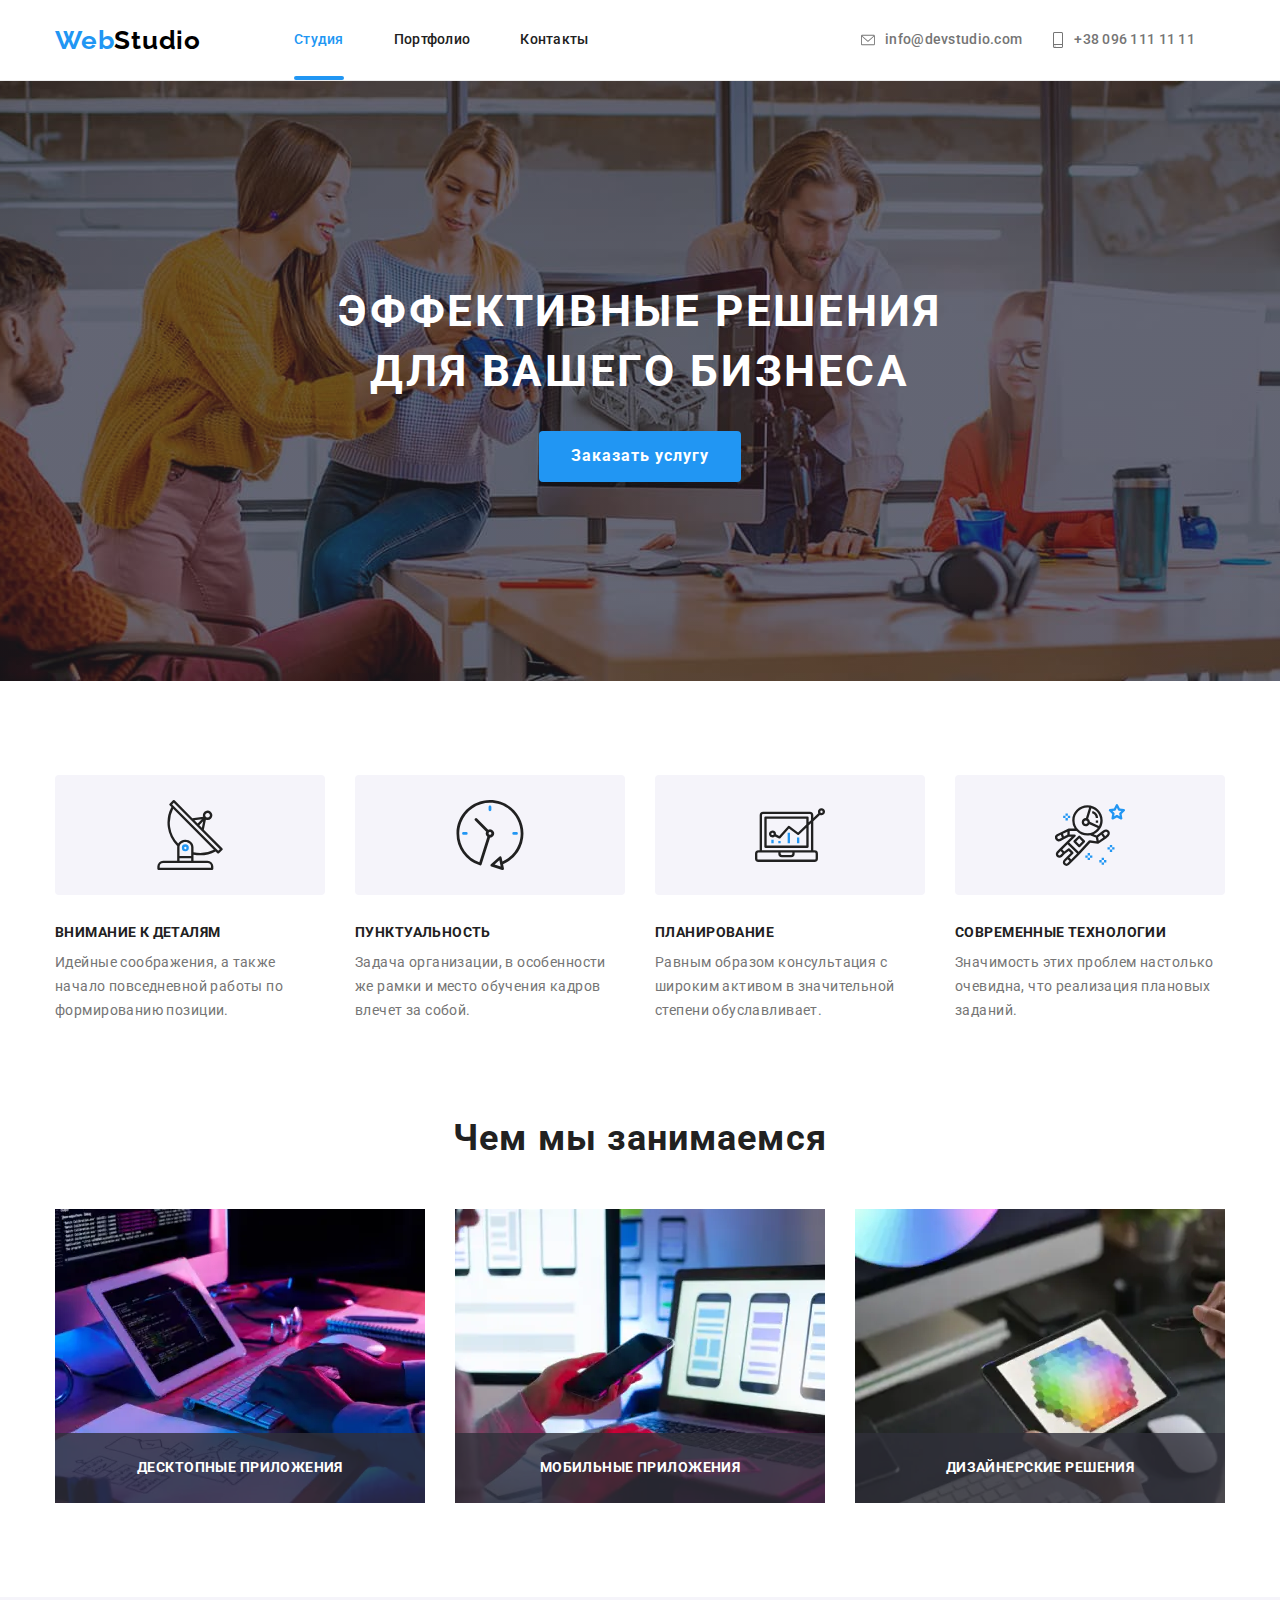
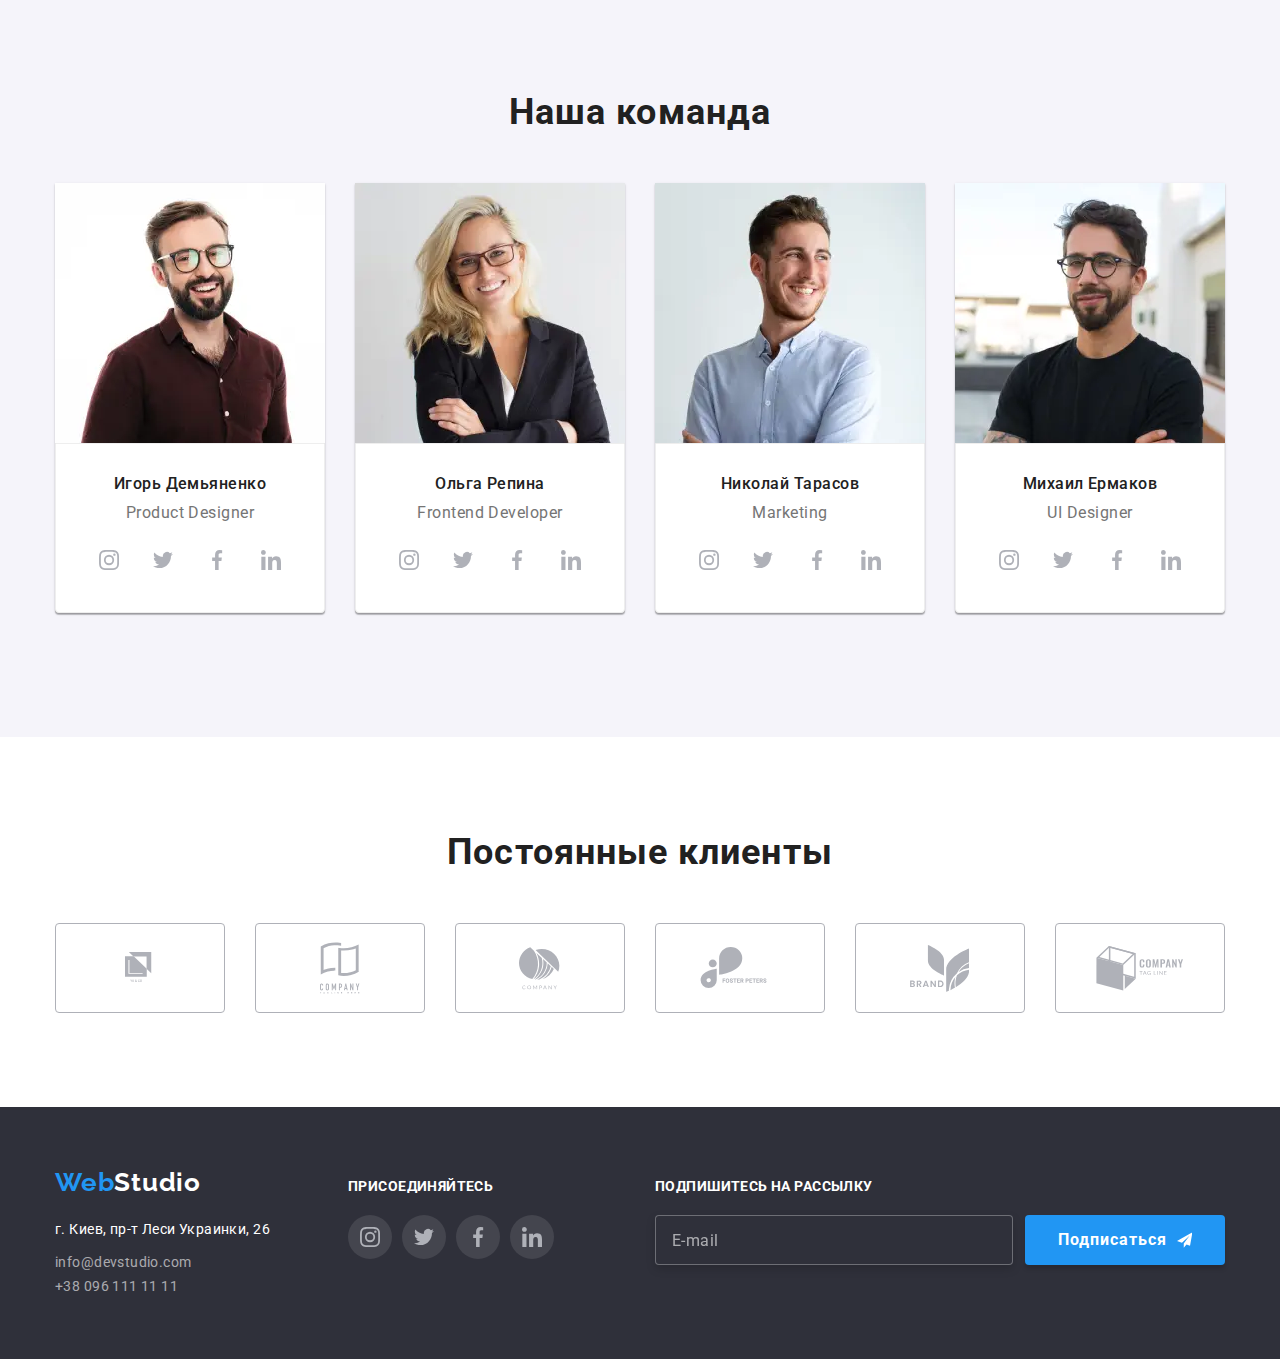
==== commit 1d374b1a: "добавляет мобильное меню" ====
--- a/index.html
+++ b/index.html
@@ -54,9 +54,14 @@
           </button> -->
         </div>
       </div>
-   
+  <button class="button-menu" type="button" data-menu-button>
+    <svg class="button-menu__icon" width="40" height="40">
+      <use class="button-menu__burger" href="./images/sprite.svg#icon-burger-menu"></use>
+      <use class="button-menu__cross" href="./images/sprite.svg#icon-cross"></use>
+    </svg>
+  </button>
   </header>
-  <div class="mobile-menu" data-menu>
+  <!-- <div class="mobile-menu" data-menu>
     <button class="menu-button" type="button" data-menu-button>
       <svg class="menu-button__icon" width="17" height="17">
         <use class="button-menu-open" href="./images/sprite.svg#icon-burger-menu"></use>
@@ -74,6 +79,52 @@
         <a class="site-nav__link" href="#">Контакты</a>
       </li>
     </ul>
+  </div> -->
+  <div class="mobile-menu" data-menu>
+    <nav class="navigation-menu">
+      <ul class="menu list">
+        <li class="menu__item">
+          <a class="menu__link" href="#">Студия</a>
+        </li>
+        <li class="menu__item">
+          <a class="menu__link" href="./portfolio.html">Портфолио</a>
+        </li>
+        <li class="menu__item">
+          <a class="menu__link" href="#">Контакты</a>
+        </li>
+      </ul>
+    </nav>
+  
+    <div class="contacts-lists">
+      <ul class="contacts-menu list">
+        <li class="contacts-menu__item">
+          <a href="tel:+380961111111" class="contacts-menu__link">
+            +38 096 111 11 11</a>
+        </li>
+        <li class="contacts-menu__item">
+          <a href="mailto:info@devstudio.com" class="mail__contacts">
+            info@devstudio.com</a>
+        </li>
+      </ul>
+      <!-- <a href="tel:+380961111111" class="contacts-menu__link tel__contacts-menu">
+        <span>+38 096 111 11 11</span></a>
+      <a href="mailto:info@devstudio.com" class="contacts-menu__link mail__contacts-menu">
+        <span>info@devstudio.com</span></a> -->
+      <ul class="social-menu list">
+        <li class="social-menu__item">
+          <a class="social-menu__link" href="#">Instagram</a>
+        </li>
+        <li class="social-menu__item">
+          <a class="social-menu__link" href="#">Twitter</a>
+        </li>
+        <li class="social-menu__item">
+          <a class="social-menu__link" href="#">Facebook</a>
+        </li>
+        <li class="social-menu__item">
+          <a class="social-menu__link" href="#">LinkedIn</a>
+        </li>
+      </ul>
+    </div>
   </div>
   <main>
     <!--секция Герой-->
--- a/css/main.min.css
+++ b/css/main.min.css
@@ -1,2 +1,2 @@
-html{-webkit-box-sizing:border-box;box-sizing:border-box}*,*::before,*::after{-webkit-box-sizing:inherit;box-sizing:inherit}body{margin:0;color:#757575;background-color:#fff;font-family:roboto,sans-serif}img{display:block;width:100%;height:auto}.list{list-style:none;padding:0;margin:0}h1,h2,h3,h4,h5{margin-top:0;margin-bottom:0}.center{text-align:center}.thumb{display:-webkit-box;display:-ms-flexbox;display:flex;-webkit-box-pack:center;-ms-flex-pack:center;justify-content:center;-webkit-box-align:center;-ms-flex-align:center;align-items:center}.title{color:#212121;font-weight:700;font-size:36px;line-height:1.17;text-align:center;letter-spacing:0.03em;margin-bottom:30px}@media screen and (min-width: 1200px){.title{margin-bottom:50px}}.visually-hidden{position:absolute;clip:rect(0 0 0 0);width:1px;height:1px;margin:-1px}.is-hidden{opacity:0;pointer-events:none}.section{padding:60px 0;margin:0 auto}@media screen and (min-width: 1200px){.section{padding:94px 0}}.section__description{display:block;padding:94px 0}@media screen and (max-width: 1199px){.section__description{display:none}}.section__team{background-color:#f5f4fa}@media screen and (min-width: 768px){.section__team{padding:60px 0}}@media screen and (min-width: 768px) and (min-width: 1200px){.section__team{padding:94px 0}}.container{padding-left:15px;padding-right:15px;margin-left:auto;margin-right:auto}@media screen and (min-width: 480px){.container{width:480px}}@media screen and (min-width: 480px) and (min-width: 768px){.container{width:768px}}@media screen and (min-width: 480px) and (min-width: 1200px){.container{width:1200px}}@media screen and (min-width: 768px){.container__footer{display:-webkit-box;display:-ms-flexbox;display:flex;-ms-flex-wrap:wrap;flex-wrap:wrap;-ms-flex-pack:distribute;justify-content:space-around;-webkit-box-align:baseline;-ms-flex-align:baseline;align-items:baseline}}@media screen and (min-width: 1200px){.container__footer{display:-webkit-box;display:-ms-flexbox;display:flex;-ms-flex-wrap:nowrap;flex-wrap:nowrap;-webkit-box-pack:justify;-ms-flex-pack:justify;justify-content:space-between}}.page-header{padding:0 15px;margin-right:auto;margin-left:auto;border-bottom:1px solid #ececec}@media screen and (min-width: 768px){.page-header__logo{margin-right:88px}}@media screen and (min-width: 1200px){.page-header__logo{margin-right:93px}}.page-header__container{display:-webkit-box;display:-ms-flexbox;display:flex;-webkit-box-align:center;-ms-flex-align:center;align-items:center;-webkit-box-pack:justify;-ms-flex-pack:justify;justify-content:space-between;font-weight:500;letter-spacing:0.02em}@media screen and (max-width: 767px){.page-header__container{padding-top:16px;padding-bottom:16px}}@media screen and (max-width: 767px){.main-container{display:none}}@media screen and (min-width: 768px){.main-container{display:-webkit-box;display:-ms-flexbox;display:flex;-webkit-box-align:center;-ms-flex-align:center;align-items:center;-webkit-box-pack:justify;-ms-flex-pack:justify;justify-content:space-between;width:100%}}.main-nav{font-size:14px;line-height:1.14}.site-nav{display:-webkit-box;display:-ms-flexbox;display:flex;font-weight:500;font-size:14px;line-height:1.14;letter-spacing:0.02em}.site-nav__link{position:relative;display:block;padding-top:32px;padding-bottom:32px;color:#212121;text-decoration:none;-webkit-transition:color 250ms cubic-bezier(0.4, 0, 0.2, 1);transition:color 250ms cubic-bezier(0.4, 0, 0.2, 1)}.site-nav__link:hover,.site-nav__link:focus{color:#2196f3;opacity:1}.site-nav__link--current{color:#2196f3}.site-nav__link::after{position:absolute;content:"";display:block;width:100%;height:4px;border-radius:2px;bottom:0;left:0;background-color:#2196f3;opacity:0;-webkit-transition:opacity 250ms cubic-bezier(0.4, 0, 0.2, 1);transition:opacity 250ms cubic-bezier(0.4, 0, 0.2, 1)}.site-nav__link--current::after,.site-nav__link:hover::after,.site-nav__link:focus::after{opacity:1}.site-nav__item{margin-right:50px}.site-nav__item:last-child{margin-right:0}.contacts{display:block;font-weight:500;font-size:14px;line-height:1.14;letter-spacing:0.02em;-webkit-box-pack:center;-ms-flex-pack:center;justify-content:center;-webkit-box-align:center;-ms-flex-align:center;align-items:center}@media screen and (min-width: 1200px){.contacts{font-size:14px;line-height:1.14}}@media screen and (min-width: 1200px){.contacts{display:-webkit-box;display:-ms-flexbox;display:flex}}.contacts__link{display:-webkit-box;display:-ms-flexbox;display:flex;text-decoration:none;color:inherit;-webkit-transition:color 250ms cubic-bezier(0.4, 0, 0.2, 1);transition:color 250ms cubic-bezier(0.4, 0, 0.2, 1)}.contacts__link:hover,.contacts__link:focus{color:#2196f3}@media screen and (min-width: 768px) and (max-width: 1199px){.contacts__item{margin-bottom:10px}}@media screen and (min-width: 1200px){.contacts__item{margin-right:30px}}@media screen and (min-width: 768px) and (max-width: 1199px){.contacts__item:last-child{margin-bottom:0}}.icon-mail{margin-right:8px;fill:currentColor;width:14px;height:10px}@media screen and (min-width: 1200px){.icon-mail{height:16px;margin-right:10px}}.icon-phone{margin-right:8px;fill:currentColor;width:10px;height:14px}@media screen and (min-width: 1200px){.icon-phone{width:12px;height:16px;margin-right:10px}}.logo{color:#000;text-decoration:none;font-family:raleway;font-weight:700;font-size:24px;line-height:1.19;letter-spacing:0.03em}@media screen and (min-width: 1200px){.logo{font-size:26px}}.logo--accent{color:#2196f3}.overlay{margin-left:auto;margin-right:auto;text-align:center;max-width:480px;max-height:400px;padding:118px 0;background-color:#2f303a;background-image:-webkit-gradient(linear, left top, right top, from(rgba(47,48,58,0.4)), to(rgba(47,48,58,0.4))),url(../images/hero/hero-mobile@1x.jpg);background-image:linear-gradient(to right, rgba(47,48,58,0.4), rgba(47,48,58,0.4)),url(../images/hero/hero-mobile@1x.jpg);background-repeat:no-repeat;background-position:center;background-size:cover}@media screen and (min-device-pixel-ratio: 2), screen and (-webkit-min-device-pixel-ratio: 2), screen and (min-resolution: 192dpi), screen and (min-resolution: 2dppx){.overlay{background-image:-webkit-gradient(linear, left top, right top, from(rgba(47,48,58,0.4)), to(rgba(47,48,58,0.4))),url("../images/hero/hero-mobile@2x.jpg");background-image:linear-gradient(to right, rgba(47,48,58,0.4), rgba(47,48,58,0.4)),url("../images/hero/hero-mobile@2x.jpg")}}@media screen and (min-width: 480px){.overlay{background-image:-webkit-gradient(linear, left top, right top, from(rgba(47,48,58,0.4)), to(rgba(47,48,58,0.4))),url(../images/hero/hero-tablet@1x.jpg);background-image:linear-gradient(to right, rgba(47,48,58,0.4), rgba(47,48,58,0.4)),url(../images/hero/hero-tablet@1x.jpg)}}@media screen and (min-width: 480px) and (min-device-pixel-ratio: 2), screen and (min-width: 480px) and (-webkit-min-device-pixel-ratio: 2), screen and (min-width: 480px) and (min-resolution: 192dpi), screen and (min-width: 480px) and (min-resolution: 2dppx){.overlay{background-image:-webkit-gradient(linear, left top, right top, from(rgba(47,48,58,0.4)), to(rgba(47,48,58,0.4))),url("../images/hero/hero-tablet@2x.jpg");background-image:linear-gradient(to right, rgba(47,48,58,0.4), rgba(47,48,58,0.4)),url("../images/hero/hero-tablet@2x.jpg")}}@media screen and (min-width: 768px){.overlay{background-image:-webkit-gradient(linear, left top, right top, from(rgba(47,48,58,0.4)), to(rgba(47,48,58,0.4))),url(../images/hero/hero.jpg);background-image:linear-gradient(to right, rgba(47,48,58,0.4), rgba(47,48,58,0.4)),url(../images/hero/hero.jpg)}}@media screen and (min-width: 768px) and (min-device-pixel-ratio: 2), screen and (min-width: 768px) and (-webkit-min-device-pixel-ratio: 2), screen and (min-width: 768px) and (min-resolution: 192dpi), screen and (min-width: 768px) and (min-resolution: 2dppx){.overlay{background-image:-webkit-gradient(linear, left top, right top, from(rgba(47,48,58,0.4)), to(rgba(47,48,58,0.4))),url("../images/hero/hero@2x.jpg");background-image:linear-gradient(to right, rgba(47,48,58,0.4), rgba(47,48,58,0.4)),url("../images/hero/hero@2x.jpg")}}@media screen and (min-width: 768px){.overlay{max-width:768px}}@media screen and (min-width: 1200px){.overlay{max-width:1600px;max-height:600px;padding:200px}}.hero-container{max-width:360px;margin:0 auto 30px auto}@media screen and (min-width: 1200px){.hero-container{max-width:696px}}.hero-container__title{color:#fff;font-size:26px;line-height:1.6;letter-spacing:0.06em;text-transform:uppercase}@media screen and (min-width: 1200px){.hero-container__title{font-size:44px;line-height:1.37}}.hero-button{display:inline-block;-ms-flex-preferred-size:200px;flex-basis:200px;border:0;border-radius:4px;padding:10px 32px;margin-top:30px;cursor:pointer;font-size:16px;font-weight:700;line-height:1.9;text-align:center;letter-spacing:0.06em;color:#fff;background-color:#2196f3}.button{display:-webkit-inline-box;display:-ms-inline-flexbox;display:inline-flex;border:1px solid transparent;min-width:200px;height:50px;border-radius:4px;padding:10px 32px;-webkit-box-align:center;-ms-flex-align:center;align-items:center;text-align:center;cursor:pointer;background-color:#2196f3;color:#fff;-webkit-box-shadow:0px 4px 4px rgba(0,0,0,0.15);box-shadow:0px 4px 4px rgba(0,0,0,0.15);font-weight:700;font-size:16px;line-height:1.87;letter-spacing:0.06em}.button__icon{width:24px;height:24px;margin-left:10px;fill:currentColor}.features{padding-top:60px;padding-bottom:60px}@media screen and (min-width: 1200px){.features{padding-top:94px;padding-bottom:0}}.features .features__list{margin:-15px}@media screen and (min-width: 768px){.features .features__list{display:-webkit-box;display:-ms-flexbox;display:flex;-ms-flex-wrap:wrap;flex-wrap:wrap;-webkit-box-pack:justify;-ms-flex-pack:justify;justify-content:space-between}}.features .features__item{margin:15px}@media screen and (min-width: 768px) and (max-width: 1199px){.features .features__item{width:calc((100% - 60px) / 2)}}@media screen and (min-width: 1200px){.features .features__item{width:calc((100% - 120px) / 4)}}.features .picture{display:-webkit-box;display:-ms-flexbox;display:flex;-webkit-box-pack:center;-ms-flex-pack:center;justify-content:center;-webkit-box-align:center;-ms-flex-align:center;align-items:center;background-color:#f5f4fa;height:120px;margin-bottom:30px;border-radius:4px}.features .picture__title{color:#212121;font-weight:700;font-size:14px;line-height:1.14;letter-spacing:0.03em;text-transform:uppercase;text-align:center;margin-top:0;margin-bottom:10px}@media screen and (min-width: 768px){.features .picture__title{text-align:left}}.features .picture__text{width:100%;margin-top:0;margin-bottom:0;font-weight:400;font-size:14px;line-height:1.71;letter-spacing:0.03em}.features .picture__icon{height:70px;width:70px;fill:currentColor}.description{display:-webkit-box;display:-ms-flexbox;display:flex;margin-top:0;margin:0 -15px}@media screen and (max-width: 1199px){.description{display:none}}.description__item{position:relative;margin:0 15px}.description__title{position:absolute;display:-webkit-box;display:-ms-flexbox;display:flex;bottom:0;left:0;width:100%;height:70px;margin:0;font-weight:700;font-size:14px;line-height:1.14;-webkit-box-align:center;-ms-flex-align:center;align-items:center;-webkit-box-pack:center;-ms-flex-pack:center;justify-content:center;letter-spacing:0.03em;text-transform:uppercase;color:#fff;background-color:rgba(47,48,58,0.8)}.team{display:block;padding:0;margin:0 auto}@media screen and (min-width: 768px){.team{display:-webkit-box;display:-ms-flexbox;display:flex;-ms-flex-wrap:wrap;flex-wrap:wrap;-webkit-box-pack:justify;-ms-flex-pack:justify;justify-content:space-between}}.team__item{display:block;border:0;padding-bottom:0;-webkit-box-shadow:0px 1px 3px rgba(0,0,0,0.12),0px 1px 1px rgba(0,0,0,0.14),0px 2px 1px rgba(0,0,0,0.2);box-shadow:0px 1px 3px rgba(0,0,0,0.12),0px 1px 1px rgba(0,0,0,0.14),0px 2px 1px rgba(0,0,0,0.2);border-radius:0px 0px 4px 4px;background-color:#ccc;text-align:center;margin-bottom:30px}@media screen and (min-width: 768px){.team__item{width:calc((100% - 30px) / 2)}}@media screen and (min-width: 1200px){.team__item{width:calc((100% - 90px) / 4)}}@media screen and (min-width: 768px) and (max-width: 1199px){.team__item{margin-top:0}}@media screen and (min-width: 1200px){.team__item{padding-bottom:0}}.team .card{padding:30px 32px;background:#fff;border:1px solid #eee;border-bottom-right-radius:4px;border-bottom-left-radius:4px}.team .card__title{margin-bottom:10px;color:#212121;text-transform:capitalize;text-align:center;font-weight:500;font-size:16px;line-height:1.19;letter-spacing:0.03em;font-style:normal}.team .card__text{margin-top:0;margin-bottom:16px;text-align:center;font-weight:400;font-size:16px;line-height:1.19;letter-spacing:0.03em}.social{display:-webkit-box;display:-ms-flexbox;display:flex;-webkit-box-pack:center;-ms-flex-pack:center;justify-content:center}.social__link{display:-webkit-inline-box;display:-ms-inline-flexbox;display:inline-flex;-webkit-box-align:center;-ms-flex-align:center;align-items:center;-webkit-box-pack:center;-ms-flex-pack:center;justify-content:center;width:44px;height:44px;border-radius:50%;color:#afb1b8;fill:currentColor;-webkit-transition:fill 250ms cubic-bezier(0.4, 0, 0.2, 1),background-color 250ms cubic-bezier(0.4, 0, 0.2, 1);transition:fill 250ms cubic-bezier(0.4, 0, 0.2, 1),background-color 250ms cubic-bezier(0.4, 0, 0.2, 1)}.social__link:hover,.social__link:focus{color:#fff;border-radius:50%;background-color:#2196f3}.social__icon{height:20px;width:20px;fill:currentColor}.social__item{display:-webkit-inline-box;display:-ms-inline-flexbox;display:inline-flex;-webkit-box-align:center;-ms-flex-align:center;align-items:center;-webkit-box-pack:center;-ms-flex-pack:center;justify-content:center;width:44px;height:44px;border-radius:50%}.social__item:not(:last-child){margin-right:10px}.clients{display:-webkit-box;display:-ms-flexbox;display:flex;-ms-flex-wrap:wrap;flex-wrap:wrap;-webkit-box-pack:justify;-ms-flex-pack:justify;justify-content:space-between;padding:0;margin:0 -15px}.clients__logo{display:-webkit-box;display:-ms-flexbox;display:flex;padding:0;width:100%;height:100%;margin:0 15px;fill:currentColor;display:flex;height:90px;width:calc((100% - 60px) / 2)}@media screen and (min-width: 768px){.clients__logo{width:calc((100% - 90px) / 3)}}@media screen and (min-width: 1200px){.clients__logo{width:calc((100% - 180px) / 6)}}@media screen and (max-width: 1199px){.clients__logo{margin-bottom:30px}}.clients__link{display:-webkit-box;display:-ms-flexbox;display:flex;width:100%;height:100%;-webkit-box-align:center;-ms-flex-align:center;align-items:center;-webkit-box-pack:center;-ms-flex-pack:center;justify-content:center;fill:currentColor;border:1px solid #afb1b8;border-radius:4px;-webkit-box-sizing:border-box;box-sizing:border-box;color:#afb1b8;-webkit-transition:color 250ms cubic-bezier(0.4, 0, 0.2, 1),border 250ms cubic-bezier(0.4, 0, 0.2, 1);transition:color 250ms cubic-bezier(0.4, 0, 0.2, 1),border 250ms cubic-bezier(0.4, 0, 0.2, 1)}.clients__link:hover,.clients__link:focus{color:#2196f3;border-color:#2196f3}.footer{padding-top:60px;padding-bottom:60px;text-align:center;background-color:#2f303a}.footer__content{display:block}@media screen and (min-width: 1200px){.footer__content{margin-right:70px;text-align:start}}.footer__logo{color:#fff}.footer__location{margin-top:20px;margin-bottom:8px;color:#fff;font-style:normal;font-weight:400;font-size:14px;line-height:1.71;letter-spacing:0.03em}@media screen and (min-width: 1200px){.footer__location{margin-bottom:9px}}.footer__link{color:rgba(255,255,255,0.6);text-decoration:none;font-weight:400;font-size:14px;line-height:1.71;letter-spacing:0.03em;-webkit-transition:color 250ms cubic-bezier(0.4, 0, 0.2, 1);transition:color 250ms cubic-bezier(0.4, 0, 0.2, 1)}.footer__link:hover,.footer__link:focus{color:#2196f3}.footer__.item:not(:last-child){margin-bottom:9px}.follow-us{margin-right:0;margin-top:60px;margin-bottom:60px}@media screen and (min-width: 768px){.follow-us{margin-top:0}}@media screen and (min-width: 768px) and (min-width: 1200px){.follow-us{margin-right:93px;margin-bottom:0}}@media screen and (min-width: 768px){.follow-us__text{color:#fff;font-style:normal;font-weight:700;font-size:14px;line-height:1.14;letter-spacing:0.03em;text-transform:uppercase;margin-top:0;margin-bottom:20px}.follow-us__social{margin-bottom:20px}.follow-us__item{display:-webkit-inline-box;display:-ms-inline-flexbox;display:inline-flex;-webkit-box-align:center;-ms-flex-align:center;align-items:center;-webkit-box-pack:center;-ms-flex-pack:center;justify-content:center;width:44px;height:44px;fill:#fff}.follow-us__link{display:-webkit-inline-box;display:-ms-inline-flexbox;display:inline-flex;-webkit-box-align:center;-ms-flex-align:center;align-items:center;-webkit-box-pack:center;-ms-flex-pack:center;justify-content:center;width:44px;height:44px;background-color:rgba(255,255,255,0.1);border-radius:50%;-webkit-transition:background-color 250ms cubic-bezier(0.4, 0, 0.2, 1);transition:background-color 250ms cubic-bezier(0.4, 0, 0.2, 1)}.follow-us__link:hover,.follow-us__link:focus{background-color:#2196f3;border-radius:50%}.follow-us__icon{width:20px;height:20px;fill:#fff}}.send-form__email{display:block;-webkit-box-align:center;-ms-flex-align:center;align-items:center;width:450px}@media screen and (min-width: 1200px){.send-form__email{display:-webkit-inline-box;display:-ms-inline-flexbox;display:inline-flex;width:570px}}.send-form__text{color:#fff;font-style:normal;font-weight:700;font-size:14px;line-height:1.14;letter-spacing:0.03em;text-transform:uppercase;margin-top:0;margin-bottom:20px}@media screen and (min-width: 1200px){.send-form__text{text-align:left}}.send-form__input{width:100%;height:50px;background-color:#2f303a;border:1px solid rgba(255,255,255,0.3);-webkit-box-sizing:border-box;box-sizing:border-box;-webkit-filter:drop-shadow(0px 4px 4px rgba(0,0,0,0.15));filter:drop-shadow(0px 4px 4px rgba(0,0,0,0.15));border-radius:4px;padding:15px 256px 15px 16px;margin-bottom:20px;color:rgba(255,255,255,0.6)}@media screen and (min-width: 1200px){.send-form__input{margin-bottom:0;margin-right:12px}}.send-form__email input::-webkit-input-placeholder{font-weight:400;font-size:16px;line-height:1.25;-webkit-box-align:center;align-items:center;letter-spacing:0.03em;color:rgba(255,255,255,0.6)}.send-form__email input:-ms-input-placeholder{font-weight:400;font-size:16px;line-height:1.25;-ms-flex-align:center;align-items:center;letter-spacing:0.03em;color:rgba(255,255,255,0.6)}.send-form__email input::-ms-input-placeholder{font-weight:400;font-size:16px;line-height:1.25;-ms-flex-align:center;align-items:center;letter-spacing:0.03em;color:rgba(255,255,255,0.6)}.send-form__email input::placeholder{font-weight:400;font-size:16px;line-height:1.25;-webkit-box-align:center;-ms-flex-align:center;align-items:center;letter-spacing:0.03em;color:rgba(255,255,255,0.6)}.buttons{display:-webkit-box;display:-ms-flexbox;display:flex;-ms-flex-wrap:wrap;flex-wrap:wrap;-webkit-box-pack:start;-ms-flex-pack:start;justify-content:start;margin-bottom:25px}@media screen and (min-width: 768px){.buttons{-webkit-box-pack:center;-ms-flex-pack:center;justify-content:center;margin-bottom:15px}}@media screen and (min-width: 1200px){.buttons{-webkit-box-pack:center;-ms-flex-pack:center;justify-content:center;margin-bottom:35px}}.buttons__button-radio{display:block;padding:6px 22px;margin-bottom:15px;cursor:pointer;background-color:#f5f4fa;color:#212121;font-family:inherit;font-weight:500;font-size:16px;line-height:1.62;text-align:center;border-radius:4px;border:1px transparent;letter-spacing:0.03em;-webkit-transition:color 250ms cubic-bezier(0.4, 0, 0.2, 1),background-color 250ms cubic-bezier(0.4, 0, 0.2, 1);transition:color 250ms cubic-bezier(0.4, 0, 0.2, 1),background-color 250ms cubic-bezier(0.4, 0, 0.2, 1)}.buttons__item{margin-right:8px}.buttons__item:last-child{margin-right:0}.buttons__button-radio:hover,.buttons__button-radio:focus{background-color:#2196f3;color:#fff;-webkit-box-shadow:0px 2px 2px 0px rgba(0,0,0,0.12),0px 1px 2px 0px rgba(0,0,0,0.08),0px 3px 1px 0px rgba(0,0,0,0.1);box-shadow:0px 2px 2px 0px rgba(0,0,0,0.12),0px 1px 2px 0px rgba(0,0,0,0.08),0px 3px 1px 0px rgba(0,0,0,0.1)}.portfolio{display:-webkit-box;display:-ms-flexbox;display:flex;-ms-flex-wrap:wrap;flex-wrap:wrap;margin:-15px}@media screen and (min-width: 768px){.portfolio{display:-webkit-box;display:-ms-flexbox;display:flex;-ms-flex-wrap:wrap;flex-wrap:wrap}}.portfolio__item{width:calc(100% - 30px);margin:15px}@media screen and (min-width: 768px){.portfolio__item{width:calc((100% - 60px) / 2)}}@media screen and (min-width: 1200px){.portfolio__item{width:calc((100% - 90px) / 3)}}.portfolio__card{position:relative;overflow:hidden}.portfolio__link:hover .image-overlay,.portfolio__link:focus .image-overlay{-webkit-transform:translateX(0) translateY(0);transform:translateX(0) translateY(0)}.portfolio__link{display:inline-block;text-decoration:none;width:100%;border:1px solid #eee;overflow:hidden;cursor:pointer;color:#757575}.portfolio__link:hover,.portfolio__link:focus{-webkit-box-shadow:0px 1px 1px rgba(0,0,0,0.12),0px 4px 4px rgba(0,0,0,0.06),1px 4px 6px rgba(0,0,0,0.16);box-shadow:0px 1px 1px rgba(0,0,0,0.12),0px 4px 4px rgba(0,0,0,0.06),1px 4px 6px rgba(0,0,0,0.16)}.image-overlay{position:absolute;left:0;bottom:0;width:100%;height:100%;background-color:#2196f3;opacity:0.9;-webkit-transform:translateX(0) translateY(100%);transform:translateX(0) translateY(100%);padding-top:63px;padding-right:23px;padding-left:23px;padding-bottom:63px;-webkit-transition:-webkit-transform 250ms cubic-bezier(0.4, 0, 0.2, 1);transition:-webkit-transform 250ms cubic-bezier(0.4, 0, 0.2, 1);transition:transform 250ms cubic-bezier(0.4, 0, 0.2, 1);transition:transform 250ms cubic-bezier(0.4, 0, 0.2, 1), -webkit-transform 250ms cubic-bezier(0.4, 0, 0.2, 1)}.image-overlay__text{font-weight:400;font-size:18px;line-height:1.56;letter-spacing:0.03em;color:#fff;margin:0}.image-overlay__border{padding:20px 24px;background:#fff;border:1px solid #eee}.image-overlay__title{color:#212121;font-weight:700;font-size:18px;line-height:2;letter-spacing:0.06em;margin-bottom:4px}.image-overlay__text-second{margin-top:0;margin-bottom:0;font-weight:400;font-size:16px;line-height:1.87;letter-spacing:0.03em}.backdrop{position:fixed;top:0;left:0;bottom:0;right:0;width:100%;height:100%;background-color:rgba(0,0,0,0.1)}.modal{display:block;position:absolute;width:528px;min-height:581px;left:50%;top:50%;-webkit-transform:translate(-50%, -50%);transform:translate(-50%, -50%);background-color:#fff;padding:40px}.modal__button{position:absolute;top:8px;right:8px;display:-webkit-box;display:-ms-flexbox;display:flex;-webkit-box-align:center;-ms-flex-align:center;align-items:center;-webkit-box-pack:center;-ms-flex-pack:center;justify-content:center;outline:none;width:30px;height:30px;padding:0;border:1px solid rgba(0,0,0,0.1);background-color:#fff;border-radius:50%;margin-left:auto;cursor:pointer;-webkit-transition:fill 250ms cubic-bezier(0.4, 0, 0.2, 1);transition:fill 250ms cubic-bezier(0.4, 0, 0.2, 1)}.modal__button:hover,.modal__button:focus{fill:#2196f3}.modal__text{font-weight:700;font-size:20px;line-height:23px;text-align:center;letter-spacing:0.03em;color:#212121;margin-top:0;margin-bottom:12px;padding:0}.modal__form{position:absolute;display:block;width:448px;top:40px}.modal__item{display:inline-block;font-weight:400;font-size:12px;line-height:1.17;letter-spacing:0.01em;margin-bottom:4px;padding:0;color:#757575}.modal__input{width:100%;height:40px;border:1px solid rgba(33,33,33,0.2);-webkit-box-sizing:border-box;box-sizing:border-box;border-radius:4px;padding:11px 12px 11px 42px;cursor:pointer;-webkit-transition:border cubic-bezier(0.4, 0, 0.2, 1) 250ms;transition:border cubic-bezier(0.4, 0, 0.2, 1) 250ms}.modal__input:hover,.modal__input:focus{border-color:#2196f3;outline:none}.modal__input:hover ~ .modal__icon,.modal__input:focus ~ .modal__icon{fill:#2196f3}.modal__contact-input{position:relative;display:inline-block;width:100%}.modal__icon{width:18px;height:18px;position:absolute;top:50%;-webkit-transform:translate(-50%, -50%);transform:translate(-50%, -50%);left:21px;fill:#212121;-webkit-transition:fill 250ms cubic-bezier(0.4, 0, 0.2, 1);transition:fill 250ms cubic-bezier(0.4, 0, 0.2, 1)}.modal__comments-area{width:448px;height:120px;cursor:pointer;border:1px solid rgba(33,33,33,0.2);-webkit-box-sizing:border-box;box-sizing:border-box;border-radius:4px;padding:12px 16px;resize:none;-webkit-transition:border 250ms cubic-bezier(0.4, 0, 0.2, 1);transition:border 250ms cubic-bezier(0.4, 0, 0.2, 1)}.modal__comments-area:hover,.modal__comments-area:focus{border-color:#2196f3;outline:none}.modal__contact-area textarea::-webkit-input-placeholder{font-weight:400;font-size:14px;line-height:1.14;letter-spacing:0.01em;color:rgba(117,117,117,0.5)}.modal__contact-area textarea:-ms-input-placeholder{font-weight:400;font-size:14px;line-height:1.14;letter-spacing:0.01em;color:rgba(117,117,117,0.5)}.modal__contact-area textarea::-ms-input-placeholder{font-weight:400;font-size:14px;line-height:1.14;letter-spacing:0.01em;color:rgba(117,117,117,0.5)}.modal__contact-area textarea::placeholder{font-weight:400;font-size:14px;line-height:1.14;letter-spacing:0.01em;color:rgba(117,117,117,0.5)}.modal__label{display:-webkit-box;display:-ms-flexbox;display:flex;-webkit-box-orient:vertical;-webkit-box-direction:normal;-ms-flex-direction:column;flex-direction:column;margin-bottom:10px}.modal__label-area{display:-webkit-box;display:-ms-flexbox;display:flex;-webkit-box-orient:vertical;-webkit-box-direction:normal;-ms-flex-direction:column;flex-direction:column;margin-bottom:20px}.checkbox{display:-webkit-box;display:-ms-flexbox;display:flex;-webkit-box-align:center;-ms-flex-align:center;align-items:center;-webkit-box-pack:center;-ms-flex-pack:center;justify-content:center;margin-bottom:30px;padding:0}.checkbox__text-terms{font-weight:400;font-size:14px;line-height:1.71;letter-spacing:0.03em;color:#757575}.checkbox__icon{display:inline-block;width:16px;height:15px;border:2px solid #000;border-radius:2px;margin-right:8px}.checkbox__input{-webkit-appearance:none;-moz-appearance:none;appearance:none;position:absolute}.checkbox__input:checked ~ .checkbox__icon{border:#2196f3;background-color:#2196f3;background-image:url(../images/icon-check.svg);background-size:contain;background-origin:border-box;-webkit-transition:background-color 250ms cubic-bezier(0.4, 0, 0.2, 1);transition:background-color 250ms cubic-bezier(0.4, 0, 0.2, 1)}.checkbox__button{display:block;-webkit-box-pack:center;-ms-flex-pack:center;justify-content:center;margin:0 auto;width:200px;height:50px;background:#2196f3;color:#fff;-webkit-box-shadow:0px 4px 4px rgba(0,0,0,0.15);box-shadow:0px 4px 4px rgba(0,0,0,0.15);border-radius:4px;border:transparent;font-weight:700;font-size:16px;line-height:1.87;-webkit-box-align:center;-ms-flex-align:center;align-items:center;text-align:center;letter-spacing:0.06em;cursor:pointer}
+html{-webkit-box-sizing:border-box;box-sizing:border-box}*,*::before,*::after{-webkit-box-sizing:inherit;box-sizing:inherit}body{margin:0;color:#757575;background-color:#fff;font-family:roboto,sans-serif}img{display:block;width:100%;height:auto}.list{list-style:none;padding:0;margin:0}h1,h2,h3,h4,h5{margin-top:0;margin-bottom:0}.center{text-align:center}.thumb{display:-webkit-box;display:-ms-flexbox;display:flex;-webkit-box-pack:center;-ms-flex-pack:center;justify-content:center;-webkit-box-align:center;-ms-flex-align:center;align-items:center}.title{color:#212121;font-weight:700;font-size:36px;line-height:1.17;text-align:center;letter-spacing:0.03em;margin-bottom:30px}@media screen and (min-width: 1200px){.title{margin-bottom:50px}}.visually-hidden{position:absolute;clip:rect(0 0 0 0);width:1px;height:1px;margin:-1px}.is-hidden{opacity:0;pointer-events:none}.section{padding:60px 0;margin:0 auto}@media screen and (min-width: 1200px){.section{padding:94px 0}}.section__description{display:block;padding:94px 0}@media screen and (max-width: 1199px){.section__description{display:none}}.section__team{background-color:#f5f4fa}@media screen and (min-width: 768px){.section__team{padding:60px 0}}@media screen and (min-width: 768px) and (min-width: 1200px){.section__team{padding:94px 0}}.container{padding-left:15px;padding-right:15px;margin-left:auto;margin-right:auto}@media screen and (min-width: 480px){.container{width:480px}}@media screen and (min-width: 480px) and (min-width: 768px){.container{width:768px}}@media screen and (min-width: 480px) and (min-width: 1200px){.container{width:1200px}}@media screen and (min-width: 768px){.container__footer{display:-webkit-box;display:-ms-flexbox;display:flex;-ms-flex-wrap:wrap;flex-wrap:wrap;-ms-flex-pack:distribute;justify-content:space-around;-webkit-box-align:baseline;-ms-flex-align:baseline;align-items:baseline}}@media screen and (min-width: 1200px){.container__footer{display:-webkit-box;display:-ms-flexbox;display:flex;-ms-flex-wrap:nowrap;flex-wrap:nowrap;-webkit-box-pack:justify;-ms-flex-pack:justify;justify-content:space-between}}.page-header{padding:0 15px;margin-right:auto;margin-left:auto;border-bottom:1px solid #ececec}@media screen and (min-width: 768px){.page-header__logo{margin-right:88px}}@media screen and (min-width: 1200px){.page-header__logo{margin-right:93px}}.page-header__container{display:-webkit-box;display:-ms-flexbox;display:flex;-webkit-box-align:center;-ms-flex-align:center;align-items:center;-webkit-box-pack:justify;-ms-flex-pack:justify;justify-content:space-between;font-weight:500;letter-spacing:0.02em}@media screen and (max-width: 767px){.page-header__container{padding-top:16px;padding-bottom:16px}}@media screen and (max-width: 767px){.main-container{display:none}}@media screen and (min-width: 768px){.main-container{display:-webkit-box;display:-ms-flexbox;display:flex;-webkit-box-align:center;-ms-flex-align:center;align-items:center;-webkit-box-pack:justify;-ms-flex-pack:justify;justify-content:space-between;width:100%}}.main-nav{font-size:14px;line-height:1.14}.site-nav{display:-webkit-box;display:-ms-flexbox;display:flex;font-weight:500;font-size:14px;line-height:1.14;letter-spacing:0.02em}.site-nav__link{position:relative;display:block;padding-top:32px;padding-bottom:32px;color:#212121;text-decoration:none;-webkit-transition:color 250ms cubic-bezier(0.4, 0, 0.2, 1);transition:color 250ms cubic-bezier(0.4, 0, 0.2, 1)}.site-nav__link:hover,.site-nav__link:focus{color:#2196f3;opacity:1}.site-nav__link--current{color:#2196f3}.site-nav__link::after{position:absolute;content:"";display:block;width:100%;height:4px;border-radius:2px;bottom:0;left:0;background-color:#2196f3;opacity:0;-webkit-transition:opacity 250ms cubic-bezier(0.4, 0, 0.2, 1);transition:opacity 250ms cubic-bezier(0.4, 0, 0.2, 1)}.site-nav__link--current::after,.site-nav__link:hover::after,.site-nav__link:focus::after{opacity:1}.site-nav__item{margin-right:50px}.site-nav__item:last-child{margin-right:0}.contacts{display:block;font-weight:500;font-size:14px;line-height:1.14;letter-spacing:0.02em;-webkit-box-pack:center;-ms-flex-pack:center;justify-content:center;-webkit-box-align:center;-ms-flex-align:center;align-items:center}@media screen and (min-width: 1200px){.contacts{font-size:14px;line-height:1.14}}@media screen and (min-width: 1200px){.contacts{display:-webkit-box;display:-ms-flexbox;display:flex}}.contacts__link{display:-webkit-box;display:-ms-flexbox;display:flex;text-decoration:none;color:inherit;-webkit-transition:color 250ms cubic-bezier(0.4, 0, 0.2, 1);transition:color 250ms cubic-bezier(0.4, 0, 0.2, 1)}.contacts__link:hover,.contacts__link:focus{color:#2196f3}@media screen and (min-width: 768px) and (max-width: 1199px){.contacts__item{margin-bottom:10px}}@media screen and (min-width: 1200px){.contacts__item{margin-right:30px}}@media screen and (min-width: 768px) and (max-width: 1199px){.contacts__item:last-child{margin-bottom:0}}.icon-mail{margin-right:8px;fill:currentColor;width:14px;height:10px}@media screen and (min-width: 1200px){.icon-mail{height:16px;margin-right:10px}}.icon-phone{margin-right:8px;fill:currentColor;width:10px;height:14px}@media screen and (min-width: 1200px){.icon-phone{width:12px;height:16px;margin-right:10px}}.logo{color:#000;text-decoration:none;font-family:raleway;font-weight:700;font-size:24px;line-height:1.19;letter-spacing:0.03em}@media screen and (min-width: 1200px){.logo{font-size:26px}}.logo--accent{color:#2196f3}.button-menu{z-index:50;position:absolute;top:10px;right:10px;display:-webkit-box;display:-ms-flexbox;display:flex;-webkit-box-align:center;-ms-flex-align:center;align-items:center;-webkit-box-pack:center;-ms-flex-pack:center;justify-content:center;padding:0;width:40px;height:40px;background-color:#fff;color:#212121;border:0;outline-color:transparent}.button-menu:hover,.button-menu:focus{color:#2196f3}.button-menu__icon{fill:currentColor}@media screen and (min-width: 768px){.button-menu{display:none}}.button-menu.is-open .button-menu__burger{display:none}.button-menu__cross{display:none}.button-menu.is-open .button-menu__cross{display:block}.mobile-menu{display:none}.mobile-menu.is-open{display:-webkit-box;display:-ms-flexbox;display:flex}@media screen and (max-width: 768px){.mobile-menu{position:absolute;display:none;-webkit-box-orient:vertical;-webkit-box-direction:normal;-ms-flex-direction:column;flex-direction:column;-webkit-box-pack:justify;-ms-flex-pack:justify;justify-content:space-between;top:0;left:0;z-index:10;opacity:1;pointer-events:auto;width:100vw;height:100vh;background-color:#fff;padding:48px 40px;font-weight:500;line-height:1.7;letter-spacing:0.02em}}.menu{font-size:40px;color:#212121}.menu__item{margin-bottom:32px}.menu__link{text-decoration:none;color:black}.menu__link:focus,.menu__link:hover{color:#2196f3}.contacts-menu{font-size:34px;text-decoration:none}.contacts-menu__item{text-decoration:none}.contacts-menu__link{display:block;margin-bottom:32px;font-size:34px;color:#757575}.contacts-menu .mail__contacts{display:block;text-decoration:none;margin-bottom:64px;font-size:24px;color:#757575}.social-menu{display:-webkit-box;display:-ms-flexbox;display:flex;font-size:18px;line-height:1.22}.social-menu__item:not(:last-child){position:relative;margin-right:20px}.social-menu__link{text-decoration:none;color:#2196f3}.social-menu__link::after{content:"";display:block;position:absolute;top:0;left:calc(100% + 10px);width:1px;height:22px;background-color:rgba(33,33,33,0.2)}.menu--hidden{opacity:0;pointer-events:none}.overlay{margin-left:auto;margin-right:auto;text-align:center;max-width:480px;max-height:400px;padding:118px 0;background-color:#2f303a;background-image:-webkit-gradient(linear, left top, right top, from(rgba(47,48,58,0.4)), to(rgba(47,48,58,0.4))),url(../images/hero/hero-mobile.jpg);background-image:linear-gradient(to right, rgba(47,48,58,0.4), rgba(47,48,58,0.4)),url(../images/hero/hero-mobile.jpg);background-repeat:no-repeat;background-position:center;background-size:cover}@media screen and (min-device-pixel-ratio: 2), screen and (-webkit-min-device-pixel-ratio: 2), screen and (min-resolution: 192dpi), screen and (min-resolution: 2dppx){.overlay{background-image:-webkit-gradient(linear, left top, right top, from(rgba(47,48,58,0.4)), to(rgba(47,48,58,0.4))),url("../images/hero/hero-mobile@2x.jpg");background-image:linear-gradient(to right, rgba(47,48,58,0.4), rgba(47,48,58,0.4)),url("../images/hero/hero-mobile@2x.jpg")}}@media screen and (min-width: 480px){.overlay{background-image:-webkit-gradient(linear, left top, right top, from(rgba(47,48,58,0.4)), to(rgba(47,48,58,0.4))),url(../images/hero/hero-tablet.jpg);background-image:linear-gradient(to right, rgba(47,48,58,0.4), rgba(47,48,58,0.4)),url(../images/hero/hero-tablet.jpg)}}@media screen and (min-width: 480px) and (min-device-pixel-ratio: 2), screen and (min-width: 480px) and (-webkit-min-device-pixel-ratio: 2), screen and (min-width: 480px) and (min-resolution: 192dpi), screen and (min-width: 480px) and (min-resolution: 2dppx){.overlay{background-image:-webkit-gradient(linear, left top, right top, from(rgba(47,48,58,0.4)), to(rgba(47,48,58,0.4))),url("../images/hero/hero-tablet@2x.jpg");background-image:linear-gradient(to right, rgba(47,48,58,0.4), rgba(47,48,58,0.4)),url("../images/hero/hero-tablet@2x.jpg")}}@media screen and (min-width: 768px){.overlay{background-image:-webkit-gradient(linear, left top, right top, from(rgba(47,48,58,0.4)), to(rgba(47,48,58,0.4))),url(../images/hero/hero.jpg);background-image:linear-gradient(to right, rgba(47,48,58,0.4), rgba(47,48,58,0.4)),url(../images/hero/hero.jpg)}}@media screen and (min-width: 768px) and (min-device-pixel-ratio: 2), screen and (min-width: 768px) and (-webkit-min-device-pixel-ratio: 2), screen and (min-width: 768px) and (min-resolution: 192dpi), screen and (min-width: 768px) and (min-resolution: 2dppx){.overlay{background-image:-webkit-gradient(linear, left top, right top, from(rgba(47,48,58,0.4)), to(rgba(47,48,58,0.4))),url("../images/hero/hero@2x.jpg");background-image:linear-gradient(to right, rgba(47,48,58,0.4), rgba(47,48,58,0.4)),url("../images/hero/hero@2x.jpg")}}@media screen and (min-width: 768px){.overlay{max-width:768px}}@media screen and (min-width: 1200px){.overlay{max-width:1600px;max-height:600px;padding:200px}}.hero-container{max-width:360px;margin:0 auto 30px auto}@media screen and (min-width: 1200px){.hero-container{max-width:696px}}.hero-container__title{color:#fff;font-size:26px;line-height:1.6;letter-spacing:0.06em;text-transform:uppercase}@media screen and (min-width: 1200px){.hero-container__title{font-size:44px;line-height:1.37}}.hero-button{display:inline-block;-ms-flex-preferred-size:200px;flex-basis:200px;border:0;border-radius:4px;padding:10px 32px;margin-top:30px;cursor:pointer;font-size:16px;font-weight:700;line-height:1.9;text-align:center;letter-spacing:0.06em;color:#fff;background-color:#2196f3}.button{display:-webkit-inline-box;display:-ms-inline-flexbox;display:inline-flex;border:1px solid transparent;min-width:200px;height:50px;border-radius:4px;padding:10px 32px;-webkit-box-align:center;-ms-flex-align:center;align-items:center;text-align:center;cursor:pointer;background-color:#2196f3;color:#fff;-webkit-box-shadow:0px 4px 4px rgba(0,0,0,0.15);box-shadow:0px 4px 4px rgba(0,0,0,0.15);font-weight:700;font-size:16px;line-height:1.87;letter-spacing:0.06em}.button__icon{width:24px;height:24px;margin-left:10px;fill:currentColor}.features{padding-top:60px;padding-bottom:60px}@media screen and (min-width: 1200px){.features{padding-top:94px;padding-bottom:0}}.features .features__list{margin:-15px}@media screen and (min-width: 768px){.features .features__list{display:-webkit-box;display:-ms-flexbox;display:flex;-ms-flex-wrap:wrap;flex-wrap:wrap;-webkit-box-pack:justify;-ms-flex-pack:justify;justify-content:space-between}}.features .features__item{margin:15px}@media screen and (min-width: 768px) and (max-width: 1199px){.features .features__item{width:calc((100% - 60px) / 2)}}@media screen and (min-width: 1200px){.features .features__item{width:calc((100% - 120px) / 4)}}.features .picture{display:-webkit-box;display:-ms-flexbox;display:flex;-webkit-box-pack:center;-ms-flex-pack:center;justify-content:center;-webkit-box-align:center;-ms-flex-align:center;align-items:center;background-color:#f5f4fa;height:120px;margin-bottom:30px;border-radius:4px}.features .picture__title{color:#212121;font-weight:700;font-size:14px;line-height:1.14;letter-spacing:0.03em;text-transform:uppercase;text-align:center;margin-top:0;margin-bottom:10px}@media screen and (min-width: 768px){.features .picture__title{text-align:left}}.features .picture__text{width:100%;margin-top:0;margin-bottom:0;font-weight:400;font-size:14px;line-height:1.71;letter-spacing:0.03em}.features .picture__icon{height:70px;width:70px;fill:currentColor}.description{display:-webkit-box;display:-ms-flexbox;display:flex;margin-top:0;margin:0 -15px}@media screen and (max-width: 1199px){.description{display:none}}.description__item{position:relative;margin:0 15px}.description__title{position:absolute;display:-webkit-box;display:-ms-flexbox;display:flex;bottom:0;left:0;width:100%;height:70px;margin:0;font-weight:700;font-size:14px;line-height:1.14;-webkit-box-align:center;-ms-flex-align:center;align-items:center;-webkit-box-pack:center;-ms-flex-pack:center;justify-content:center;letter-spacing:0.03em;text-transform:uppercase;color:#fff;background-color:rgba(47,48,58,0.8)}.team{display:block;padding:0;margin:0 auto}@media screen and (min-width: 768px){.team{display:-webkit-box;display:-ms-flexbox;display:flex;-ms-flex-wrap:wrap;flex-wrap:wrap;-webkit-box-pack:justify;-ms-flex-pack:justify;justify-content:space-between}}.team__item{display:block;border:0;padding-bottom:0;-webkit-box-shadow:0px 1px 3px rgba(0,0,0,0.12),0px 1px 1px rgba(0,0,0,0.14),0px 2px 1px rgba(0,0,0,0.2);box-shadow:0px 1px 3px rgba(0,0,0,0.12),0px 1px 1px rgba(0,0,0,0.14),0px 2px 1px rgba(0,0,0,0.2);border-radius:0px 0px 4px 4px;background-color:#ccc;text-align:center;margin-bottom:30px}@media screen and (min-width: 768px){.team__item{width:calc((100% - 30px) / 2)}}@media screen and (min-width: 1200px){.team__item{width:calc((100% - 90px) / 4)}}@media screen and (min-width: 768px) and (max-width: 1199px){.team__item{margin-top:0}}@media screen and (min-width: 1200px){.team__item{padding-bottom:0}}.team .card{padding:30px 32px;background:#fff;border:1px solid #eee;border-bottom-right-radius:4px;border-bottom-left-radius:4px}.team .card__title{margin-bottom:10px;color:#212121;text-transform:capitalize;text-align:center;font-weight:500;font-size:16px;line-height:1.19;letter-spacing:0.03em;font-style:normal}.team .card__text{margin-top:0;margin-bottom:16px;text-align:center;font-weight:400;font-size:16px;line-height:1.19;letter-spacing:0.03em}.social{display:-webkit-box;display:-ms-flexbox;display:flex;-webkit-box-pack:center;-ms-flex-pack:center;justify-content:center}.social__link{display:-webkit-inline-box;display:-ms-inline-flexbox;display:inline-flex;-webkit-box-align:center;-ms-flex-align:center;align-items:center;-webkit-box-pack:center;-ms-flex-pack:center;justify-content:center;width:44px;height:44px;border-radius:50%;color:#afb1b8;-webkit-transition:fill 250ms cubic-bezier(0.4, 0, 0.2, 1),background-color 250ms cubic-bezier(0.4, 0, 0.2, 1);transition:fill 250ms cubic-bezier(0.4, 0, 0.2, 1),background-color 250ms cubic-bezier(0.4, 0, 0.2, 1)}.social__link:hover,.social__link:focus{color:#fff;border-radius:50%;background-color:#2196f3}.social__icon{height:20px;width:20px;fill:currentColor}.social__item{display:-webkit-inline-box;display:-ms-inline-flexbox;display:inline-flex;-webkit-box-align:center;-ms-flex-align:center;align-items:center;-webkit-box-pack:center;-ms-flex-pack:center;justify-content:center;width:44px;height:44px;border-radius:50%}.social__item:not(:last-child){margin-right:10px}.clients{display:-webkit-box;display:-ms-flexbox;display:flex;-ms-flex-wrap:wrap;flex-wrap:wrap;-webkit-box-pack:justify;-ms-flex-pack:justify;justify-content:space-between;padding:0;margin:0 -15px}.clients__logo{display:-webkit-box;display:-ms-flexbox;display:flex;padding:0;width:100%;height:100%;margin:0 15px;fill:currentColor;display:flex;height:90px;width:calc((100% - 60px) / 2)}@media screen and (min-width: 768px){.clients__logo{width:calc((100% - 90px) / 3)}}@media screen and (min-width: 1200px){.clients__logo{width:calc((100% - 180px) / 6)}}@media screen and (max-width: 1199px){.clients__logo{margin-bottom:30px}}.clients__link{display:-webkit-box;display:-ms-flexbox;display:flex;width:100%;height:100%;-webkit-box-align:center;-ms-flex-align:center;align-items:center;-webkit-box-pack:center;-ms-flex-pack:center;justify-content:center;fill:currentColor;border:1px solid #afb1b8;border-radius:4px;-webkit-box-sizing:border-box;box-sizing:border-box;color:#afb1b8;-webkit-transition:color 250ms cubic-bezier(0.4, 0, 0.2, 1),border 250ms cubic-bezier(0.4, 0, 0.2, 1);transition:color 250ms cubic-bezier(0.4, 0, 0.2, 1),border 250ms cubic-bezier(0.4, 0, 0.2, 1)}.clients__link:hover,.clients__link:focus{color:#2196f3;border-color:#2196f3}.footer{padding-top:60px;padding-bottom:60px;text-align:center;background-color:#2f303a}.footer__content{display:block}@media screen and (min-width: 1200px){.footer__content{margin-right:70px;text-align:start}}.footer__logo{color:#fff}.footer__location{margin-top:20px;margin-bottom:8px;color:#fff;font-style:normal;font-weight:400;font-size:14px;line-height:1.71;letter-spacing:0.03em}@media screen and (min-width: 1200px){.footer__location{margin-bottom:9px}}.footer__link{color:rgba(255,255,255,0.6);text-decoration:none;font-weight:400;font-size:14px;line-height:1.71;letter-spacing:0.03em;-webkit-transition:color 250ms cubic-bezier(0.4, 0, 0.2, 1);transition:color 250ms cubic-bezier(0.4, 0, 0.2, 1)}.footer__link:hover,.footer__link:focus{color:#2196f3}.footer__.item:not(:last-child){margin-bottom:9px}.follow-us{margin-right:0;margin-top:60px;margin-bottom:60px}@media screen and (min-width: 768px){.follow-us{margin-top:0}}@media screen and (min-width: 768px) and (min-width: 1200px){.follow-us{margin-right:93px;margin-bottom:0}}@media screen and (min-width: 768px){.follow-us__text{color:#fff;font-style:normal;font-weight:700;font-size:14px;line-height:1.14;letter-spacing:0.03em;text-transform:uppercase;margin-top:0;margin-bottom:20px}.follow-us__social{margin-bottom:20px}.follow-us__item{display:-webkit-inline-box;display:-ms-inline-flexbox;display:inline-flex;-webkit-box-align:center;-ms-flex-align:center;align-items:center;-webkit-box-pack:center;-ms-flex-pack:center;justify-content:center;width:44px;height:44px;fill:#fff}.follow-us__link{display:-webkit-inline-box;display:-ms-inline-flexbox;display:inline-flex;-webkit-box-align:center;-ms-flex-align:center;align-items:center;-webkit-box-pack:center;-ms-flex-pack:center;justify-content:center;width:44px;height:44px;background-color:rgba(255,255,255,0.1);border-radius:50%;-webkit-transition:background-color 250ms cubic-bezier(0.4, 0, 0.2, 1);transition:background-color 250ms cubic-bezier(0.4, 0, 0.2, 1)}.follow-us__link:hover,.follow-us__link:focus{background-color:#2196f3;border-radius:50%}}.send-form__email{display:block;-webkit-box-align:center;-ms-flex-align:center;align-items:center;width:100%}@media screen and (min-width: 1200px){.send-form__email{display:-webkit-inline-box;display:-ms-inline-flexbox;display:inline-flex;width:570px}}.send-form__text{color:#fff;font-style:normal;font-weight:700;font-size:14px;line-height:1.14;letter-spacing:0.03em;text-transform:uppercase;margin-top:0;margin-bottom:20px}@media screen and (min-width: 1200px){.send-form__text{text-align:left}}.send-form__input{width:100%;height:50px;background-color:#2f303a;border:1px solid rgba(255,255,255,0.3);-webkit-box-sizing:border-box;box-sizing:border-box;-webkit-filter:drop-shadow(0px 4px 4px rgba(0,0,0,0.15));filter:drop-shadow(0px 4px 4px rgba(0,0,0,0.15));border-radius:4px;padding:15px 16px 15px 16px;margin-bottom:20px;color:rgba(255,255,255,0.6)}@media screen and (min-width: 1200px){.send-form__input{margin-bottom:0;margin-right:12px}}.send-form__email input::-webkit-input-placeholder{font-weight:400;font-size:16px;line-height:1.25;-webkit-box-align:center;align-items:center;letter-spacing:0.03em;color:rgba(255,255,255,0.6)}.send-form__email input:-ms-input-placeholder{font-weight:400;font-size:16px;line-height:1.25;-ms-flex-align:center;align-items:center;letter-spacing:0.03em;color:rgba(255,255,255,0.6)}.send-form__email input::-ms-input-placeholder{font-weight:400;font-size:16px;line-height:1.25;-ms-flex-align:center;align-items:center;letter-spacing:0.03em;color:rgba(255,255,255,0.6)}.send-form__email input::placeholder{font-weight:400;font-size:16px;line-height:1.25;-webkit-box-align:center;-ms-flex-align:center;align-items:center;letter-spacing:0.03em;color:rgba(255,255,255,0.6)}.buttons{display:-webkit-box;display:-ms-flexbox;display:flex;-ms-flex-wrap:wrap;flex-wrap:wrap;-webkit-box-pack:start;-ms-flex-pack:start;justify-content:start;margin-bottom:25px}@media screen and (min-width: 768px){.buttons{-webkit-box-pack:center;-ms-flex-pack:center;justify-content:center;margin-bottom:15px}}@media screen and (min-width: 1200px){.buttons{-webkit-box-pack:center;-ms-flex-pack:center;justify-content:center;margin-bottom:35px}}.buttons__button-radio{display:block;padding:6px 22px;margin-bottom:15px;cursor:pointer;background-color:#f5f4fa;color:#212121;font-family:inherit;font-weight:500;font-size:16px;line-height:1.62;text-align:center;border-radius:4px;border:1px transparent;letter-spacing:0.03em;-webkit-transition:color 250ms cubic-bezier(0.4, 0, 0.2, 1),background-color 250ms cubic-bezier(0.4, 0, 0.2, 1);transition:color 250ms cubic-bezier(0.4, 0, 0.2, 1),background-color 250ms cubic-bezier(0.4, 0, 0.2, 1)}.buttons__item{margin-right:8px}.buttons__item:last-child{margin-right:0}.buttons__button-radio:hover,.buttons__button-radio:focus{background-color:#2196f3;color:#fff;-webkit-box-shadow:0px 2px 2px 0px rgba(0,0,0,0.12),0px 1px 2px 0px rgba(0,0,0,0.08),0px 3px 1px 0px rgba(0,0,0,0.1);box-shadow:0px 2px 2px 0px rgba(0,0,0,0.12),0px 1px 2px 0px rgba(0,0,0,0.08),0px 3px 1px 0px rgba(0,0,0,0.1)}.portfolio{display:-webkit-box;display:-ms-flexbox;display:flex;-ms-flex-wrap:wrap;flex-wrap:wrap;margin:-15px}@media screen and (min-width: 768px){.portfolio{display:-webkit-box;display:-ms-flexbox;display:flex;-ms-flex-wrap:wrap;flex-wrap:wrap}}.portfolio__item{width:calc(100% - 30px);margin:15px}@media screen and (min-width: 768px){.portfolio__item{width:calc((100% - 60px) / 2)}}@media screen and (min-width: 1200px){.portfolio__item{width:calc((100% - 90px) / 3)}}.portfolio__card{position:relative;overflow:hidden}.portfolio__link:hover .image-overlay,.portfolio__link:focus .image-overlay{-webkit-transform:translateX(0) translateY(0);transform:translateX(0) translateY(0)}.portfolio__link{display:inline-block;text-decoration:none;width:100%;height:100%;border:1px solid #eee;overflow:hidden;cursor:pointer;color:#757575}.portfolio__link:hover,.portfolio__link:focus{-webkit-box-shadow:0px 1px 1px rgba(0,0,0,0.12),0px 4px 4px rgba(0,0,0,0.06),1px 4px 6px rgba(0,0,0,0.16);box-shadow:0px 1px 1px rgba(0,0,0,0.12),0px 4px 4px rgba(0,0,0,0.06),1px 4px 6px rgba(0,0,0,0.16)}.image-overlay{position:absolute;left:0;bottom:0;width:100%;height:100%;background-color:#2196f3;opacity:0.9;-webkit-transform:translateX(0) translateY(100%);transform:translateX(0) translateY(100%);padding-top:63px;padding-right:23px;padding-left:23px;padding-bottom:63px;-webkit-transition:-webkit-transform 250ms cubic-bezier(0.4, 0, 0.2, 1);transition:-webkit-transform 250ms cubic-bezier(0.4, 0, 0.2, 1);transition:transform 250ms cubic-bezier(0.4, 0, 0.2, 1);transition:transform 250ms cubic-bezier(0.4, 0, 0.2, 1), -webkit-transform 250ms cubic-bezier(0.4, 0, 0.2, 1)}.image-overlay__text{font-weight:400;font-size:18px;line-height:1.56;letter-spacing:0.03em;color:#fff;margin:0}.image-overlay__border{padding:20px 24px;background:#fff}.image-overlay__title{color:#212121;font-weight:700;font-size:18px;line-height:2;letter-spacing:0.06em;margin-bottom:4px}.image-overlay__text-second{margin-top:0;margin-bottom:0;font-weight:400;font-size:16px;line-height:1.87;letter-spacing:0.03em}.backdrop{position:fixed;top:0;left:0;bottom:0;right:0;width:100%;height:100%;background-color:rgba(0,0,0,0.1)}.modal{display:block;position:absolute;width:528px;min-height:581px;left:50%;top:50%;-webkit-transform:translate(-50%, -50%);transform:translate(-50%, -50%);background-color:#fff;padding:40px}.modal__button{position:absolute;top:8px;right:8px;display:-webkit-box;display:-ms-flexbox;display:flex;-webkit-box-align:center;-ms-flex-align:center;align-items:center;-webkit-box-pack:center;-ms-flex-pack:center;justify-content:center;outline:none;width:30px;height:30px;padding:0;border:1px solid rgba(0,0,0,0.1);background-color:#fff;border-radius:50%;margin-left:auto;cursor:pointer;-webkit-transition:fill 250ms cubic-bezier(0.4, 0, 0.2, 1);transition:fill 250ms cubic-bezier(0.4, 0, 0.2, 1)}.modal__button:hover,.modal__button:focus{fill:#2196f3}.modal__text{font-weight:700;font-size:20px;line-height:23px;text-align:center;letter-spacing:0.03em;color:#212121;margin-top:0;margin-bottom:12px;padding:0}.modal__form{position:absolute;display:block;width:448px;top:40px}.modal__item{display:inline-block;font-weight:400;font-size:12px;line-height:1.17;letter-spacing:0.01em;margin-bottom:4px;padding:0;color:#757575}.modal__input{width:100%;height:40px;border:1px solid rgba(33,33,33,0.2);-webkit-box-sizing:border-box;box-sizing:border-box;border-radius:4px;padding:11px 12px 11px 42px;cursor:pointer;-webkit-transition:border cubic-bezier(0.4, 0, 0.2, 1) 250ms;transition:border cubic-bezier(0.4, 0, 0.2, 1) 250ms}.modal__input:hover,.modal__input:focus{border-color:#2196f3;outline:none}.modal__input:hover ~ .modal__icon,.modal__input:focus ~ .modal__icon{fill:#2196f3}.modal__contact-input{position:relative;display:inline-block;width:100%}.modal__icon{width:18px;height:18px;position:absolute;top:50%;-webkit-transform:translate(-50%, -50%);transform:translate(-50%, -50%);left:21px;fill:#212121;-webkit-transition:fill 250ms cubic-bezier(0.4, 0, 0.2, 1);transition:fill 250ms cubic-bezier(0.4, 0, 0.2, 1)}.modal__comments-area{width:448px;height:120px;cursor:pointer;border:1px solid rgba(33,33,33,0.2);-webkit-box-sizing:border-box;box-sizing:border-box;border-radius:4px;padding:12px 16px;resize:none;-webkit-transition:border 250ms cubic-bezier(0.4, 0, 0.2, 1);transition:border 250ms cubic-bezier(0.4, 0, 0.2, 1)}.modal__comments-area:hover,.modal__comments-area:focus{border-color:#2196f3;outline:none}.modal__contact-area textarea::-webkit-input-placeholder{font-weight:400;font-size:14px;line-height:1.14;letter-spacing:0.01em;color:rgba(117,117,117,0.5)}.modal__contact-area textarea:-ms-input-placeholder{font-weight:400;font-size:14px;line-height:1.14;letter-spacing:0.01em;color:rgba(117,117,117,0.5)}.modal__contact-area textarea::-ms-input-placeholder{font-weight:400;font-size:14px;line-height:1.14;letter-spacing:0.01em;color:rgba(117,117,117,0.5)}.modal__contact-area textarea::placeholder{font-weight:400;font-size:14px;line-height:1.14;letter-spacing:0.01em;color:rgba(117,117,117,0.5)}.modal__label{display:-webkit-box;display:-ms-flexbox;display:flex;-webkit-box-orient:vertical;-webkit-box-direction:normal;-ms-flex-direction:column;flex-direction:column;margin-bottom:10px}.modal__label-area{display:-webkit-box;display:-ms-flexbox;display:flex;-webkit-box-orient:vertical;-webkit-box-direction:normal;-ms-flex-direction:column;flex-direction:column;margin-bottom:20px}.checkbox{display:-webkit-box;display:-ms-flexbox;display:flex;-webkit-box-align:center;-ms-flex-align:center;align-items:center;-webkit-box-pack:center;-ms-flex-pack:center;justify-content:center;margin-bottom:30px;padding:0}.checkbox__text-terms{font-weight:400;font-size:14px;line-height:1.71;letter-spacing:0.03em;color:#757575}.checkbox__icon{display:inline-block;width:16px;height:15px;border:2px solid #000;border-radius:2px;margin-right:8px}.checkbox__input{-webkit-appearance:none;-moz-appearance:none;appearance:none;position:absolute}.checkbox__input:checked ~ .checkbox__icon{border:#2196f3;background-color:#2196f3;background-image:url(../images/icon-check.svg);background-size:contain;background-origin:border-box;-webkit-transition:background-color 250ms cubic-bezier(0.4, 0, 0.2, 1);transition:background-color 250ms cubic-bezier(0.4, 0, 0.2, 1)}.checkbox__button{display:block;-webkit-box-pack:center;-ms-flex-pack:center;justify-content:center;margin:0 auto;width:200px;height:50px;background:#2196f3;color:#fff;-webkit-box-shadow:0px 4px 4px rgba(0,0,0,0.15);box-shadow:0px 4px 4px rgba(0,0,0,0.15);border-radius:4px;border:transparent;font-weight:700;font-size:16px;line-height:1.87;-webkit-box-align:center;-ms-flex-align:center;align-items:center;text-align:center;letter-spacing:0.06em;cursor:pointer}.button-menu{z-index:50;position:absolute;top:10px;right:10px;display:-webkit-box;display:-ms-flexbox;display:flex;-webkit-box-align:center;-ms-flex-align:center;align-items:center;-webkit-box-pack:center;-ms-flex-pack:center;justify-content:center;padding:0;width:40px;height:40px;background-color:#fff;color:#212121;border:0;outline-color:transparent}.button-menu:hover,.button-menu:focus{color:#2196f3}.button-menu__icon{fill:currentColor}@media screen and (min-width: 768px){.button-menu{display:none}}.button-menu.is-open .button-menu__burger{display:none}.button-menu__cross{display:none}.button-menu.is-open .button-menu__cross{display:block}.mobile-menu{display:none}.mobile-menu.is-open{display:-webkit-box;display:-ms-flexbox;display:flex}@media screen and (max-width: 768px){.mobile-menu{position:absolute;display:none;-webkit-box-orient:vertical;-webkit-box-direction:normal;-ms-flex-direction:column;flex-direction:column;-webkit-box-pack:justify;-ms-flex-pack:justify;justify-content:space-between;top:0;left:0;z-index:10;opacity:1;pointer-events:auto;width:100vw;height:100vh;background-color:#fff;padding:48px 40px;font-weight:500;line-height:1.7;letter-spacing:0.02em}}.menu{font-size:40px;color:#212121}.menu__item{margin-bottom:32px}.menu__link{text-decoration:none;color:black}.menu__link:focus,.menu__link:hover{color:#2196f3}.contacts-menu{font-size:34px;text-decoration:none}.contacts-menu__item{text-decoration:none}.contacts-menu__link{display:block;margin-bottom:32px;font-size:34px;color:#757575}.contacts-menu .mail__contacts{display:block;text-decoration:none;margin-bottom:64px;font-size:24px;color:#757575}.social-menu{display:-webkit-box;display:-ms-flexbox;display:flex;font-size:18px;line-height:1.22}.social-menu__item:not(:last-child){position:relative;margin-right:20px}.social-menu__link{text-decoration:none;color:#2196f3}.social-menu__link::after{content:"";display:block;position:absolute;top:0;left:calc(100% + 10px);width:1px;height:22px;background-color:rgba(33,33,33,0.2)}.menu--hidden{opacity:0;pointer-events:none}
 /*# sourceMappingURL=main.min.css.map */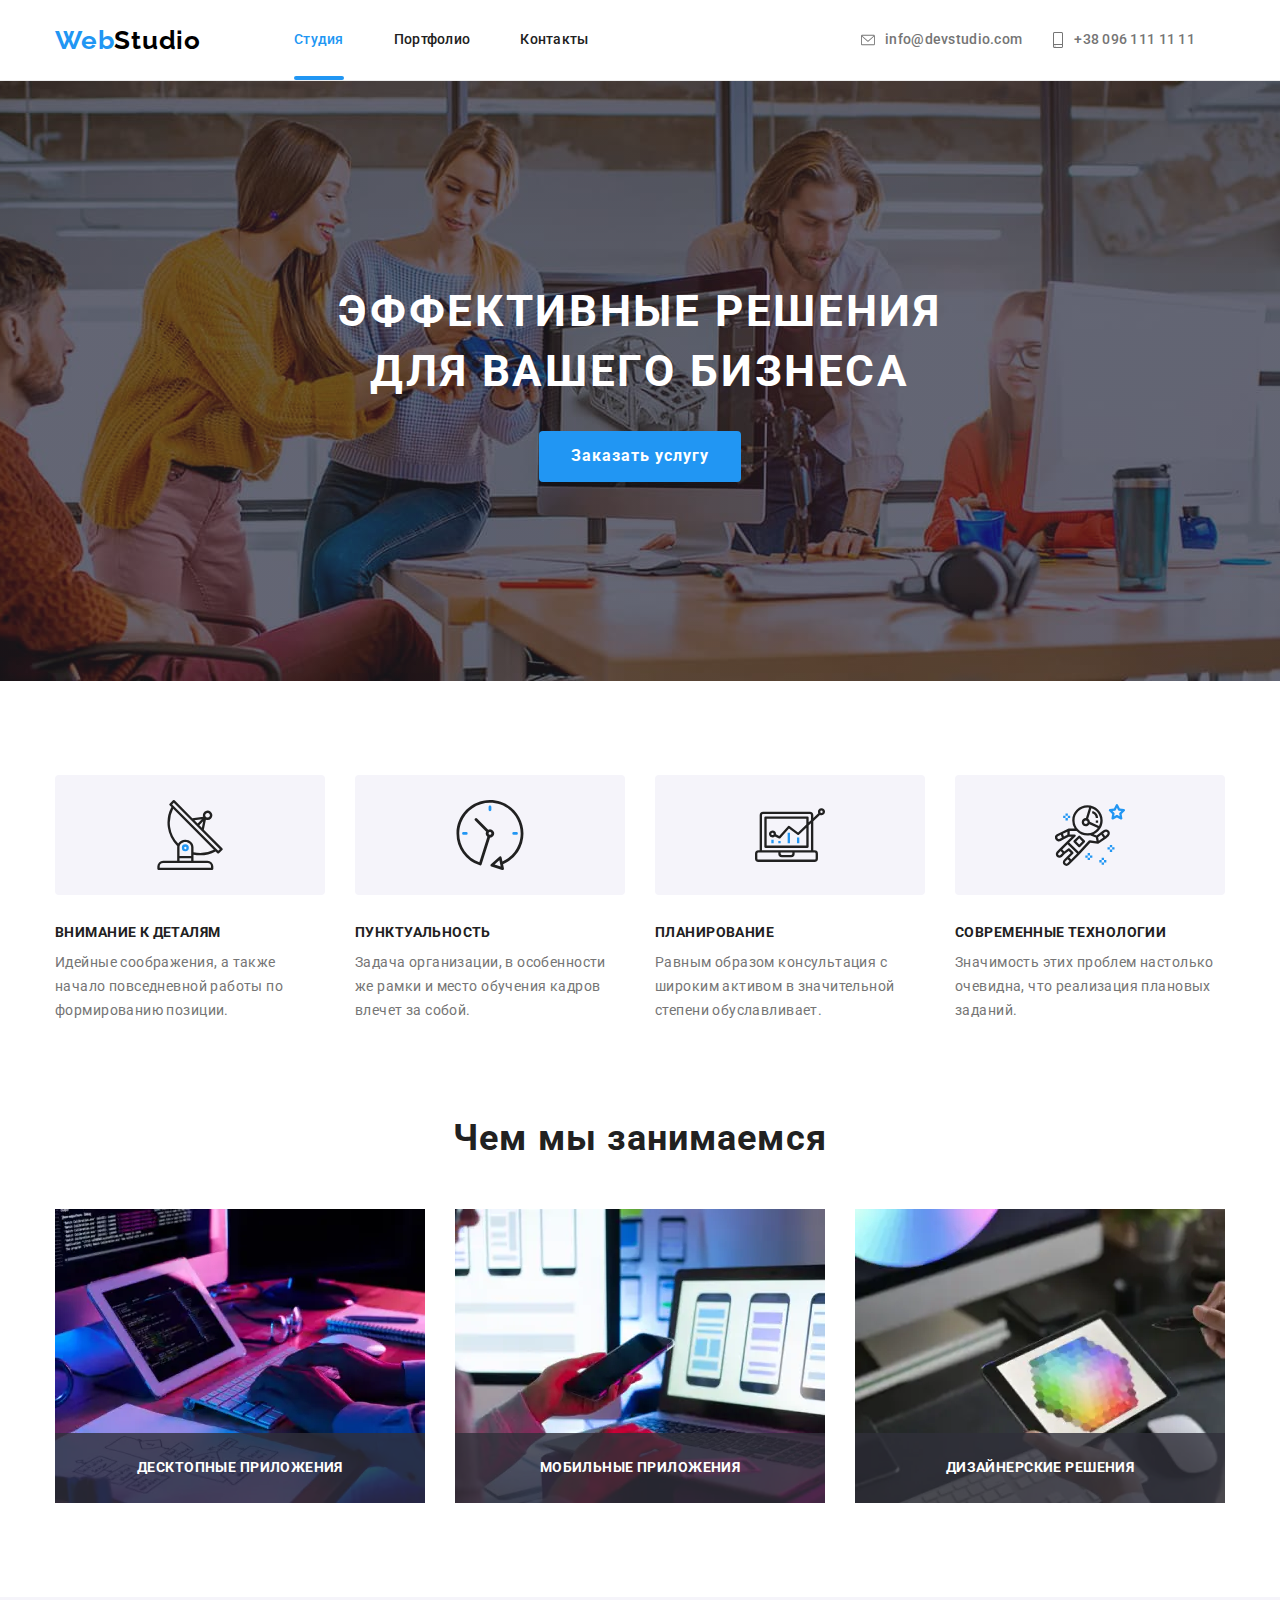
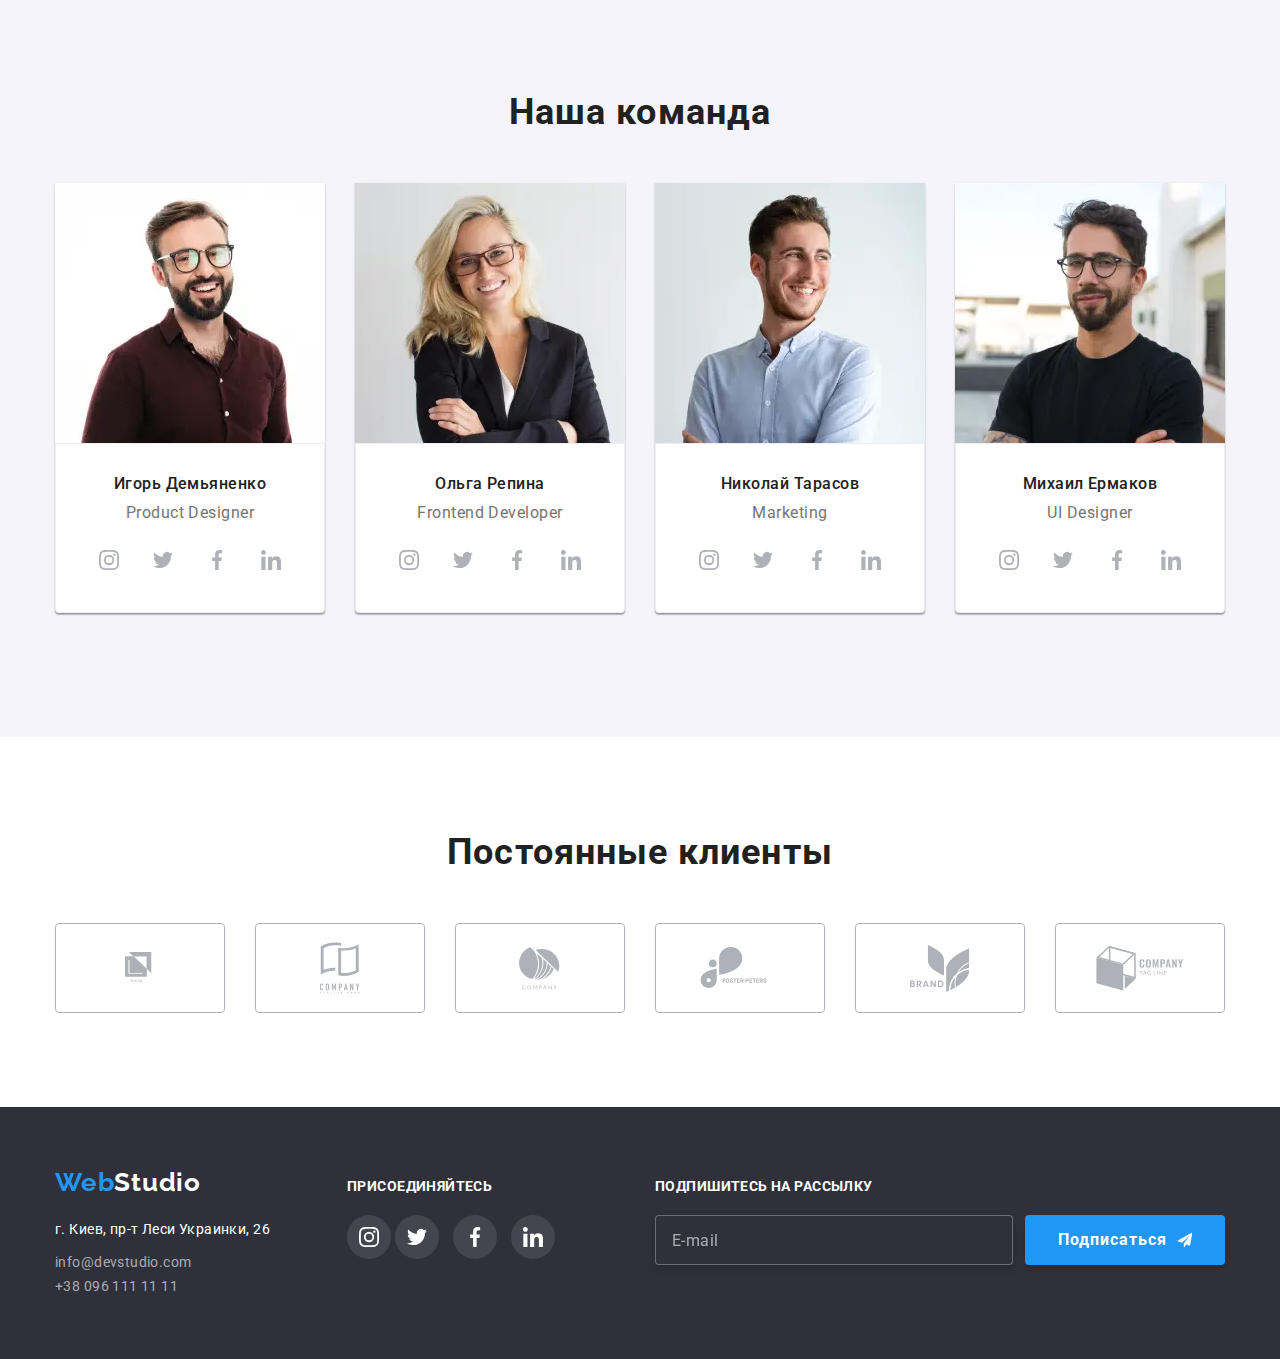
==== commit 11dd9b93: "исправляет цвет иконок футера" ====
--- a/index.html
+++ b/index.html
@@ -46,40 +46,17 @@
               </li>
             </ul>
           </div>
-          <!-- <button class="menu__close-button"type="button" data-menu-button>
-            <svg width="17" height="17">
-              <use class="button-menu-open" href="./images/sprite.svg#icon-burger-menu"></use>
-              <use class="button-menu-close" href="./images/sprite.svg#icon-cross"></use>
-            </svg>
-          </button> -->
+          
         </div>
       </div>
   <button class="button-menu" type="button" data-menu-button>
     <svg class="button-menu__icon" width="40" height="40">
-      <use class="button-menu__burger" href="./images/sprite.svg#icon-burger-menu"></use>
+      <use class="button-menu__burger" href="./images/sprite.svg#icon-menu"></use>
       <use class="button-menu__cross" href="./images/sprite.svg#icon-cross"></use>
     </svg>
   </button>
   </header>
-  <!-- <div class="mobile-menu" data-menu>
-    <button class="menu-button" type="button" data-menu-button>
-      <svg class="menu-button__icon" width="17" height="17">
-        <use class="button-menu-open" href="./images/sprite.svg#icon-burger-menu"></use>
-        <use class="button-menu-close" href="./images/sprite.svg#icon-cross"></use>
-      </svg>
-    </button>
-    <ul class="site-nav list">
-      <li class="site-nav__item">
-        <a class="site-nav__link site-nav__link--current" href="#">Студия</a>
-      </li>
-      <li class="site-nav__item">
-        <a class="site-nav__link" href="./portfolio.html">Портфолио</a>
-      </li>
-      <li class="site-nav__item">
-        <a class="site-nav__link" href="#">Контакты</a>
-      </li>
-    </ul>
-  </div> -->
+  
   <div class="mobile-menu" data-menu>
     <nav class="navigation-menu">
       <ul class="menu list">
@@ -107,9 +84,9 @@
         </li>
       </ul>
       <!-- <a href="tel:+380961111111" class="contacts-menu__link tel__contacts-menu">
-        <span>+38 096 111 11 11</span></a>
+        +38 096 111 11 11</a>
       <a href="mailto:info@devstudio.com" class="contacts-menu__link mail__contacts-menu">
-        <span>info@devstudio.com</span></a> -->
+        info@devstudio.com</a> -->
       <ul class="social-menu list">
         <li class="social-menu__item">
           <a class="social-menu__link" href="#">Instagram</a>
@@ -560,10 +537,10 @@
           <p class="send-form__text">присоединяйтесь</p>
           <div class="follow-us__content">
             <!-- блок соц.сетей из карточки команды -->
-            <ul class="social follow-us__social list">
-              <li class="social__item follow-us__item">
-                <a class="social__link follow-us__link" href="">
-                  <svg class="social__icon follow-us__icon">
+            <ul class="follow-us__social list">
+              <li class="follow-us__item">
+                <a class="follow-us__link" href="">
+                  <svg class="follow-us__icon">
                     <use href="./images/sprite.svg#instagram"></use>
                   </svg>
                 </a>
--- a/css/main.min.css
+++ b/css/main.min.css
@@ -1,2 +1,2 @@
-html{-webkit-box-sizing:border-box;box-sizing:border-box}*,*::before,*::after{-webkit-box-sizing:inherit;box-sizing:inherit}body{margin:0;color:#757575;background-color:#fff;font-family:roboto,sans-serif}img{display:block;width:100%;height:auto}.list{list-style:none;padding:0;margin:0}h1,h2,h3,h4,h5{margin-top:0;margin-bottom:0}.center{text-align:center}.thumb{display:-webkit-box;display:-ms-flexbox;display:flex;-webkit-box-pack:center;-ms-flex-pack:center;justify-content:center;-webkit-box-align:center;-ms-flex-align:center;align-items:center}.title{color:#212121;font-weight:700;font-size:36px;line-height:1.17;text-align:center;letter-spacing:0.03em;margin-bottom:30px}@media screen and (min-width: 1200px){.title{margin-bottom:50px}}.visually-hidden{position:absolute;clip:rect(0 0 0 0);width:1px;height:1px;margin:-1px}.is-hidden{opacity:0;pointer-events:none}.section{padding:60px 0;margin:0 auto}@media screen and (min-width: 1200px){.section{padding:94px 0}}.section__description{display:block;padding:94px 0}@media screen and (max-width: 1199px){.section__description{display:none}}.section__team{background-color:#f5f4fa}@media screen and (min-width: 768px){.section__team{padding:60px 0}}@media screen and (min-width: 768px) and (min-width: 1200px){.section__team{padding:94px 0}}.container{padding-left:15px;padding-right:15px;margin-left:auto;margin-right:auto}@media screen and (min-width: 480px){.container{width:480px}}@media screen and (min-width: 480px) and (min-width: 768px){.container{width:768px}}@media screen and (min-width: 480px) and (min-width: 1200px){.container{width:1200px}}@media screen and (min-width: 768px){.container__footer{display:-webkit-box;display:-ms-flexbox;display:flex;-ms-flex-wrap:wrap;flex-wrap:wrap;-ms-flex-pack:distribute;justify-content:space-around;-webkit-box-align:baseline;-ms-flex-align:baseline;align-items:baseline}}@media screen and (min-width: 1200px){.container__footer{display:-webkit-box;display:-ms-flexbox;display:flex;-ms-flex-wrap:nowrap;flex-wrap:nowrap;-webkit-box-pack:justify;-ms-flex-pack:justify;justify-content:space-between}}.page-header{padding:0 15px;margin-right:auto;margin-left:auto;border-bottom:1px solid #ececec}@media screen and (min-width: 768px){.page-header__logo{margin-right:88px}}@media screen and (min-width: 1200px){.page-header__logo{margin-right:93px}}.page-header__container{display:-webkit-box;display:-ms-flexbox;display:flex;-webkit-box-align:center;-ms-flex-align:center;align-items:center;-webkit-box-pack:justify;-ms-flex-pack:justify;justify-content:space-between;font-weight:500;letter-spacing:0.02em}@media screen and (max-width: 767px){.page-header__container{padding-top:16px;padding-bottom:16px}}@media screen and (max-width: 767px){.main-container{display:none}}@media screen and (min-width: 768px){.main-container{display:-webkit-box;display:-ms-flexbox;display:flex;-webkit-box-align:center;-ms-flex-align:center;align-items:center;-webkit-box-pack:justify;-ms-flex-pack:justify;justify-content:space-between;width:100%}}.main-nav{font-size:14px;line-height:1.14}.site-nav{display:-webkit-box;display:-ms-flexbox;display:flex;font-weight:500;font-size:14px;line-height:1.14;letter-spacing:0.02em}.site-nav__link{position:relative;display:block;padding-top:32px;padding-bottom:32px;color:#212121;text-decoration:none;-webkit-transition:color 250ms cubic-bezier(0.4, 0, 0.2, 1);transition:color 250ms cubic-bezier(0.4, 0, 0.2, 1)}.site-nav__link:hover,.site-nav__link:focus{color:#2196f3;opacity:1}.site-nav__link--current{color:#2196f3}.site-nav__link::after{position:absolute;content:"";display:block;width:100%;height:4px;border-radius:2px;bottom:0;left:0;background-color:#2196f3;opacity:0;-webkit-transition:opacity 250ms cubic-bezier(0.4, 0, 0.2, 1);transition:opacity 250ms cubic-bezier(0.4, 0, 0.2, 1)}.site-nav__link--current::after,.site-nav__link:hover::after,.site-nav__link:focus::after{opacity:1}.site-nav__item{margin-right:50px}.site-nav__item:last-child{margin-right:0}.contacts{display:block;font-weight:500;font-size:14px;line-height:1.14;letter-spacing:0.02em;-webkit-box-pack:center;-ms-flex-pack:center;justify-content:center;-webkit-box-align:center;-ms-flex-align:center;align-items:center}@media screen and (min-width: 1200px){.contacts{font-size:14px;line-height:1.14}}@media screen and (min-width: 1200px){.contacts{display:-webkit-box;display:-ms-flexbox;display:flex}}.contacts__link{display:-webkit-box;display:-ms-flexbox;display:flex;text-decoration:none;color:inherit;-webkit-transition:color 250ms cubic-bezier(0.4, 0, 0.2, 1);transition:color 250ms cubic-bezier(0.4, 0, 0.2, 1)}.contacts__link:hover,.contacts__link:focus{color:#2196f3}@media screen and (min-width: 768px) and (max-width: 1199px){.contacts__item{margin-bottom:10px}}@media screen and (min-width: 1200px){.contacts__item{margin-right:30px}}@media screen and (min-width: 768px) and (max-width: 1199px){.contacts__item:last-child{margin-bottom:0}}.icon-mail{margin-right:8px;fill:currentColor;width:14px;height:10px}@media screen and (min-width: 1200px){.icon-mail{height:16px;margin-right:10px}}.icon-phone{margin-right:8px;fill:currentColor;width:10px;height:14px}@media screen and (min-width: 1200px){.icon-phone{width:12px;height:16px;margin-right:10px}}.logo{color:#000;text-decoration:none;font-family:raleway;font-weight:700;font-size:24px;line-height:1.19;letter-spacing:0.03em}@media screen and (min-width: 1200px){.logo{font-size:26px}}.logo--accent{color:#2196f3}.button-menu{z-index:50;position:absolute;top:10px;right:10px;display:-webkit-box;display:-ms-flexbox;display:flex;-webkit-box-align:center;-ms-flex-align:center;align-items:center;-webkit-box-pack:center;-ms-flex-pack:center;justify-content:center;padding:0;width:40px;height:40px;background-color:#fff;color:#212121;border:0;outline-color:transparent}.button-menu:hover,.button-menu:focus{color:#2196f3}.button-menu__icon{fill:currentColor}@media screen and (min-width: 768px){.button-menu{display:none}}.button-menu.is-open .button-menu__burger{display:none}.button-menu__cross{display:none}.button-menu.is-open .button-menu__cross{display:block}.mobile-menu{display:none}.mobile-menu.is-open{display:-webkit-box;display:-ms-flexbox;display:flex}@media screen and (max-width: 768px){.mobile-menu{position:absolute;display:none;-webkit-box-orient:vertical;-webkit-box-direction:normal;-ms-flex-direction:column;flex-direction:column;-webkit-box-pack:justify;-ms-flex-pack:justify;justify-content:space-between;top:0;left:0;z-index:10;opacity:1;pointer-events:auto;width:100vw;height:100vh;background-color:#fff;padding:48px 40px;font-weight:500;line-height:1.7;letter-spacing:0.02em}}.menu{font-size:40px;color:#212121}.menu__item{margin-bottom:32px}.menu__link{text-decoration:none;color:black}.menu__link:focus,.menu__link:hover{color:#2196f3}.contacts-menu{font-size:34px;text-decoration:none}.contacts-menu__item{text-decoration:none}.contacts-menu__link{display:block;margin-bottom:32px;font-size:34px;color:#757575}.contacts-menu .mail__contacts{display:block;text-decoration:none;margin-bottom:64px;font-size:24px;color:#757575}.social-menu{display:-webkit-box;display:-ms-flexbox;display:flex;font-size:18px;line-height:1.22}.social-menu__item:not(:last-child){position:relative;margin-right:20px}.social-menu__link{text-decoration:none;color:#2196f3}.social-menu__link::after{content:"";display:block;position:absolute;top:0;left:calc(100% + 10px);width:1px;height:22px;background-color:rgba(33,33,33,0.2)}.menu--hidden{opacity:0;pointer-events:none}.overlay{margin-left:auto;margin-right:auto;text-align:center;max-width:480px;max-height:400px;padding:118px 0;background-color:#2f303a;background-image:-webkit-gradient(linear, left top, right top, from(rgba(47,48,58,0.4)), to(rgba(47,48,58,0.4))),url(../images/hero/hero-mobile.jpg);background-image:linear-gradient(to right, rgba(47,48,58,0.4), rgba(47,48,58,0.4)),url(../images/hero/hero-mobile.jpg);background-repeat:no-repeat;background-position:center;background-size:cover}@media screen and (min-device-pixel-ratio: 2), screen and (-webkit-min-device-pixel-ratio: 2), screen and (min-resolution: 192dpi), screen and (min-resolution: 2dppx){.overlay{background-image:-webkit-gradient(linear, left top, right top, from(rgba(47,48,58,0.4)), to(rgba(47,48,58,0.4))),url("../images/hero/hero-mobile@2x.jpg");background-image:linear-gradient(to right, rgba(47,48,58,0.4), rgba(47,48,58,0.4)),url("../images/hero/hero-mobile@2x.jpg")}}@media screen and (min-width: 480px){.overlay{background-image:-webkit-gradient(linear, left top, right top, from(rgba(47,48,58,0.4)), to(rgba(47,48,58,0.4))),url(../images/hero/hero-tablet.jpg);background-image:linear-gradient(to right, rgba(47,48,58,0.4), rgba(47,48,58,0.4)),url(../images/hero/hero-tablet.jpg)}}@media screen and (min-width: 480px) and (min-device-pixel-ratio: 2), screen and (min-width: 480px) and (-webkit-min-device-pixel-ratio: 2), screen and (min-width: 480px) and (min-resolution: 192dpi), screen and (min-width: 480px) and (min-resolution: 2dppx){.overlay{background-image:-webkit-gradient(linear, left top, right top, from(rgba(47,48,58,0.4)), to(rgba(47,48,58,0.4))),url("../images/hero/hero-tablet@2x.jpg");background-image:linear-gradient(to right, rgba(47,48,58,0.4), rgba(47,48,58,0.4)),url("../images/hero/hero-tablet@2x.jpg")}}@media screen and (min-width: 768px){.overlay{background-image:-webkit-gradient(linear, left top, right top, from(rgba(47,48,58,0.4)), to(rgba(47,48,58,0.4))),url(../images/hero/hero.jpg);background-image:linear-gradient(to right, rgba(47,48,58,0.4), rgba(47,48,58,0.4)),url(../images/hero/hero.jpg)}}@media screen and (min-width: 768px) and (min-device-pixel-ratio: 2), screen and (min-width: 768px) and (-webkit-min-device-pixel-ratio: 2), screen and (min-width: 768px) and (min-resolution: 192dpi), screen and (min-width: 768px) and (min-resolution: 2dppx){.overlay{background-image:-webkit-gradient(linear, left top, right top, from(rgba(47,48,58,0.4)), to(rgba(47,48,58,0.4))),url("../images/hero/hero@2x.jpg");background-image:linear-gradient(to right, rgba(47,48,58,0.4), rgba(47,48,58,0.4)),url("../images/hero/hero@2x.jpg")}}@media screen and (min-width: 768px){.overlay{max-width:768px}}@media screen and (min-width: 1200px){.overlay{max-width:1600px;max-height:600px;padding:200px}}.hero-container{max-width:360px;margin:0 auto 30px auto}@media screen and (min-width: 1200px){.hero-container{max-width:696px}}.hero-container__title{color:#fff;font-size:26px;line-height:1.6;letter-spacing:0.06em;text-transform:uppercase}@media screen and (min-width: 1200px){.hero-container__title{font-size:44px;line-height:1.37}}.hero-button{display:inline-block;-ms-flex-preferred-size:200px;flex-basis:200px;border:0;border-radius:4px;padding:10px 32px;margin-top:30px;cursor:pointer;font-size:16px;font-weight:700;line-height:1.9;text-align:center;letter-spacing:0.06em;color:#fff;background-color:#2196f3}.button{display:-webkit-inline-box;display:-ms-inline-flexbox;display:inline-flex;border:1px solid transparent;min-width:200px;height:50px;border-radius:4px;padding:10px 32px;-webkit-box-align:center;-ms-flex-align:center;align-items:center;text-align:center;cursor:pointer;background-color:#2196f3;color:#fff;-webkit-box-shadow:0px 4px 4px rgba(0,0,0,0.15);box-shadow:0px 4px 4px rgba(0,0,0,0.15);font-weight:700;font-size:16px;line-height:1.87;letter-spacing:0.06em}.button__icon{width:24px;height:24px;margin-left:10px;fill:currentColor}.features{padding-top:60px;padding-bottom:60px}@media screen and (min-width: 1200px){.features{padding-top:94px;padding-bottom:0}}.features .features__list{margin:-15px}@media screen and (min-width: 768px){.features .features__list{display:-webkit-box;display:-ms-flexbox;display:flex;-ms-flex-wrap:wrap;flex-wrap:wrap;-webkit-box-pack:justify;-ms-flex-pack:justify;justify-content:space-between}}.features .features__item{margin:15px}@media screen and (min-width: 768px) and (max-width: 1199px){.features .features__item{width:calc((100% - 60px) / 2)}}@media screen and (min-width: 1200px){.features .features__item{width:calc((100% - 120px) / 4)}}.features .picture{display:-webkit-box;display:-ms-flexbox;display:flex;-webkit-box-pack:center;-ms-flex-pack:center;justify-content:center;-webkit-box-align:center;-ms-flex-align:center;align-items:center;background-color:#f5f4fa;height:120px;margin-bottom:30px;border-radius:4px}.features .picture__title{color:#212121;font-weight:700;font-size:14px;line-height:1.14;letter-spacing:0.03em;text-transform:uppercase;text-align:center;margin-top:0;margin-bottom:10px}@media screen and (min-width: 768px){.features .picture__title{text-align:left}}.features .picture__text{width:100%;margin-top:0;margin-bottom:0;font-weight:400;font-size:14px;line-height:1.71;letter-spacing:0.03em}.features .picture__icon{height:70px;width:70px;fill:currentColor}.description{display:-webkit-box;display:-ms-flexbox;display:flex;margin-top:0;margin:0 -15px}@media screen and (max-width: 1199px){.description{display:none}}.description__item{position:relative;margin:0 15px}.description__title{position:absolute;display:-webkit-box;display:-ms-flexbox;display:flex;bottom:0;left:0;width:100%;height:70px;margin:0;font-weight:700;font-size:14px;line-height:1.14;-webkit-box-align:center;-ms-flex-align:center;align-items:center;-webkit-box-pack:center;-ms-flex-pack:center;justify-content:center;letter-spacing:0.03em;text-transform:uppercase;color:#fff;background-color:rgba(47,48,58,0.8)}.team{display:block;padding:0;margin:0 auto}@media screen and (min-width: 768px){.team{display:-webkit-box;display:-ms-flexbox;display:flex;-ms-flex-wrap:wrap;flex-wrap:wrap;-webkit-box-pack:justify;-ms-flex-pack:justify;justify-content:space-between}}.team__item{display:block;border:0;padding-bottom:0;-webkit-box-shadow:0px 1px 3px rgba(0,0,0,0.12),0px 1px 1px rgba(0,0,0,0.14),0px 2px 1px rgba(0,0,0,0.2);box-shadow:0px 1px 3px rgba(0,0,0,0.12),0px 1px 1px rgba(0,0,0,0.14),0px 2px 1px rgba(0,0,0,0.2);border-radius:0px 0px 4px 4px;background-color:#ccc;text-align:center;margin-bottom:30px}@media screen and (min-width: 768px){.team__item{width:calc((100% - 30px) / 2)}}@media screen and (min-width: 1200px){.team__item{width:calc((100% - 90px) / 4)}}@media screen and (min-width: 768px) and (max-width: 1199px){.team__item{margin-top:0}}@media screen and (min-width: 1200px){.team__item{padding-bottom:0}}.team .card{padding:30px 32px;background:#fff;border:1px solid #eee;border-bottom-right-radius:4px;border-bottom-left-radius:4px}.team .card__title{margin-bottom:10px;color:#212121;text-transform:capitalize;text-align:center;font-weight:500;font-size:16px;line-height:1.19;letter-spacing:0.03em;font-style:normal}.team .card__text{margin-top:0;margin-bottom:16px;text-align:center;font-weight:400;font-size:16px;line-height:1.19;letter-spacing:0.03em}.social{display:-webkit-box;display:-ms-flexbox;display:flex;-webkit-box-pack:center;-ms-flex-pack:center;justify-content:center}.social__link{display:-webkit-inline-box;display:-ms-inline-flexbox;display:inline-flex;-webkit-box-align:center;-ms-flex-align:center;align-items:center;-webkit-box-pack:center;-ms-flex-pack:center;justify-content:center;width:44px;height:44px;border-radius:50%;color:#afb1b8;-webkit-transition:fill 250ms cubic-bezier(0.4, 0, 0.2, 1),background-color 250ms cubic-bezier(0.4, 0, 0.2, 1);transition:fill 250ms cubic-bezier(0.4, 0, 0.2, 1),background-color 250ms cubic-bezier(0.4, 0, 0.2, 1)}.social__link:hover,.social__link:focus{color:#fff;border-radius:50%;background-color:#2196f3}.social__icon{height:20px;width:20px;fill:currentColor}.social__item{display:-webkit-inline-box;display:-ms-inline-flexbox;display:inline-flex;-webkit-box-align:center;-ms-flex-align:center;align-items:center;-webkit-box-pack:center;-ms-flex-pack:center;justify-content:center;width:44px;height:44px;border-radius:50%}.social__item:not(:last-child){margin-right:10px}.clients{display:-webkit-box;display:-ms-flexbox;display:flex;-ms-flex-wrap:wrap;flex-wrap:wrap;-webkit-box-pack:justify;-ms-flex-pack:justify;justify-content:space-between;padding:0;margin:0 -15px}.clients__logo{display:-webkit-box;display:-ms-flexbox;display:flex;padding:0;width:100%;height:100%;margin:0 15px;fill:currentColor;display:flex;height:90px;width:calc((100% - 60px) / 2)}@media screen and (min-width: 768px){.clients__logo{width:calc((100% - 90px) / 3)}}@media screen and (min-width: 1200px){.clients__logo{width:calc((100% - 180px) / 6)}}@media screen and (max-width: 1199px){.clients__logo{margin-bottom:30px}}.clients__link{display:-webkit-box;display:-ms-flexbox;display:flex;width:100%;height:100%;-webkit-box-align:center;-ms-flex-align:center;align-items:center;-webkit-box-pack:center;-ms-flex-pack:center;justify-content:center;fill:currentColor;border:1px solid #afb1b8;border-radius:4px;-webkit-box-sizing:border-box;box-sizing:border-box;color:#afb1b8;-webkit-transition:color 250ms cubic-bezier(0.4, 0, 0.2, 1),border 250ms cubic-bezier(0.4, 0, 0.2, 1);transition:color 250ms cubic-bezier(0.4, 0, 0.2, 1),border 250ms cubic-bezier(0.4, 0, 0.2, 1)}.clients__link:hover,.clients__link:focus{color:#2196f3;border-color:#2196f3}.footer{padding-top:60px;padding-bottom:60px;text-align:center;background-color:#2f303a}.footer__content{display:block}@media screen and (min-width: 1200px){.footer__content{margin-right:70px;text-align:start}}.footer__logo{color:#fff}.footer__location{margin-top:20px;margin-bottom:8px;color:#fff;font-style:normal;font-weight:400;font-size:14px;line-height:1.71;letter-spacing:0.03em}@media screen and (min-width: 1200px){.footer__location{margin-bottom:9px}}.footer__link{color:rgba(255,255,255,0.6);text-decoration:none;font-weight:400;font-size:14px;line-height:1.71;letter-spacing:0.03em;-webkit-transition:color 250ms cubic-bezier(0.4, 0, 0.2, 1);transition:color 250ms cubic-bezier(0.4, 0, 0.2, 1)}.footer__link:hover,.footer__link:focus{color:#2196f3}.footer__.item:not(:last-child){margin-bottom:9px}.follow-us{margin-right:0;margin-top:60px;margin-bottom:60px}@media screen and (min-width: 768px){.follow-us{margin-top:0}}@media screen and (min-width: 768px) and (min-width: 1200px){.follow-us{margin-right:93px;margin-bottom:0}}@media screen and (min-width: 768px){.follow-us__text{color:#fff;font-style:normal;font-weight:700;font-size:14px;line-height:1.14;letter-spacing:0.03em;text-transform:uppercase;margin-top:0;margin-bottom:20px}.follow-us__social{margin-bottom:20px}.follow-us__item{display:-webkit-inline-box;display:-ms-inline-flexbox;display:inline-flex;-webkit-box-align:center;-ms-flex-align:center;align-items:center;-webkit-box-pack:center;-ms-flex-pack:center;justify-content:center;width:44px;height:44px;fill:#fff}.follow-us__link{display:-webkit-inline-box;display:-ms-inline-flexbox;display:inline-flex;-webkit-box-align:center;-ms-flex-align:center;align-items:center;-webkit-box-pack:center;-ms-flex-pack:center;justify-content:center;width:44px;height:44px;background-color:rgba(255,255,255,0.1);border-radius:50%;-webkit-transition:background-color 250ms cubic-bezier(0.4, 0, 0.2, 1);transition:background-color 250ms cubic-bezier(0.4, 0, 0.2, 1)}.follow-us__link:hover,.follow-us__link:focus{background-color:#2196f3;border-radius:50%}}.send-form__email{display:block;-webkit-box-align:center;-ms-flex-align:center;align-items:center;width:100%}@media screen and (min-width: 1200px){.send-form__email{display:-webkit-inline-box;display:-ms-inline-flexbox;display:inline-flex;width:570px}}.send-form__text{color:#fff;font-style:normal;font-weight:700;font-size:14px;line-height:1.14;letter-spacing:0.03em;text-transform:uppercase;margin-top:0;margin-bottom:20px}@media screen and (min-width: 1200px){.send-form__text{text-align:left}}.send-form__input{width:100%;height:50px;background-color:#2f303a;border:1px solid rgba(255,255,255,0.3);-webkit-box-sizing:border-box;box-sizing:border-box;-webkit-filter:drop-shadow(0px 4px 4px rgba(0,0,0,0.15));filter:drop-shadow(0px 4px 4px rgba(0,0,0,0.15));border-radius:4px;padding:15px 16px 15px 16px;margin-bottom:20px;color:rgba(255,255,255,0.6)}@media screen and (min-width: 1200px){.send-form__input{margin-bottom:0;margin-right:12px}}.send-form__email input::-webkit-input-placeholder{font-weight:400;font-size:16px;line-height:1.25;-webkit-box-align:center;align-items:center;letter-spacing:0.03em;color:rgba(255,255,255,0.6)}.send-form__email input:-ms-input-placeholder{font-weight:400;font-size:16px;line-height:1.25;-ms-flex-align:center;align-items:center;letter-spacing:0.03em;color:rgba(255,255,255,0.6)}.send-form__email input::-ms-input-placeholder{font-weight:400;font-size:16px;line-height:1.25;-ms-flex-align:center;align-items:center;letter-spacing:0.03em;color:rgba(255,255,255,0.6)}.send-form__email input::placeholder{font-weight:400;font-size:16px;line-height:1.25;-webkit-box-align:center;-ms-flex-align:center;align-items:center;letter-spacing:0.03em;color:rgba(255,255,255,0.6)}.buttons{display:-webkit-box;display:-ms-flexbox;display:flex;-ms-flex-wrap:wrap;flex-wrap:wrap;-webkit-box-pack:start;-ms-flex-pack:start;justify-content:start;margin-bottom:25px}@media screen and (min-width: 768px){.buttons{-webkit-box-pack:center;-ms-flex-pack:center;justify-content:center;margin-bottom:15px}}@media screen and (min-width: 1200px){.buttons{-webkit-box-pack:center;-ms-flex-pack:center;justify-content:center;margin-bottom:35px}}.buttons__button-radio{display:block;padding:6px 22px;margin-bottom:15px;cursor:pointer;background-color:#f5f4fa;color:#212121;font-family:inherit;font-weight:500;font-size:16px;line-height:1.62;text-align:center;border-radius:4px;border:1px transparent;letter-spacing:0.03em;-webkit-transition:color 250ms cubic-bezier(0.4, 0, 0.2, 1),background-color 250ms cubic-bezier(0.4, 0, 0.2, 1);transition:color 250ms cubic-bezier(0.4, 0, 0.2, 1),background-color 250ms cubic-bezier(0.4, 0, 0.2, 1)}.buttons__item{margin-right:8px}.buttons__item:last-child{margin-right:0}.buttons__button-radio:hover,.buttons__button-radio:focus{background-color:#2196f3;color:#fff;-webkit-box-shadow:0px 2px 2px 0px rgba(0,0,0,0.12),0px 1px 2px 0px rgba(0,0,0,0.08),0px 3px 1px 0px rgba(0,0,0,0.1);box-shadow:0px 2px 2px 0px rgba(0,0,0,0.12),0px 1px 2px 0px rgba(0,0,0,0.08),0px 3px 1px 0px rgba(0,0,0,0.1)}.portfolio{display:-webkit-box;display:-ms-flexbox;display:flex;-ms-flex-wrap:wrap;flex-wrap:wrap;margin:-15px}@media screen and (min-width: 768px){.portfolio{display:-webkit-box;display:-ms-flexbox;display:flex;-ms-flex-wrap:wrap;flex-wrap:wrap}}.portfolio__item{width:calc(100% - 30px);margin:15px}@media screen and (min-width: 768px){.portfolio__item{width:calc((100% - 60px) / 2)}}@media screen and (min-width: 1200px){.portfolio__item{width:calc((100% - 90px) / 3)}}.portfolio__card{position:relative;overflow:hidden}.portfolio__link:hover .image-overlay,.portfolio__link:focus .image-overlay{-webkit-transform:translateX(0) translateY(0);transform:translateX(0) translateY(0)}.portfolio__link{display:inline-block;text-decoration:none;width:100%;height:100%;border:1px solid #eee;overflow:hidden;cursor:pointer;color:#757575}.portfolio__link:hover,.portfolio__link:focus{-webkit-box-shadow:0px 1px 1px rgba(0,0,0,0.12),0px 4px 4px rgba(0,0,0,0.06),1px 4px 6px rgba(0,0,0,0.16);box-shadow:0px 1px 1px rgba(0,0,0,0.12),0px 4px 4px rgba(0,0,0,0.06),1px 4px 6px rgba(0,0,0,0.16)}.image-overlay{position:absolute;left:0;bottom:0;width:100%;height:100%;background-color:#2196f3;opacity:0.9;-webkit-transform:translateX(0) translateY(100%);transform:translateX(0) translateY(100%);padding-top:63px;padding-right:23px;padding-left:23px;padding-bottom:63px;-webkit-transition:-webkit-transform 250ms cubic-bezier(0.4, 0, 0.2, 1);transition:-webkit-transform 250ms cubic-bezier(0.4, 0, 0.2, 1);transition:transform 250ms cubic-bezier(0.4, 0, 0.2, 1);transition:transform 250ms cubic-bezier(0.4, 0, 0.2, 1), -webkit-transform 250ms cubic-bezier(0.4, 0, 0.2, 1)}.image-overlay__text{font-weight:400;font-size:18px;line-height:1.56;letter-spacing:0.03em;color:#fff;margin:0}.image-overlay__border{padding:20px 24px;background:#fff}.image-overlay__title{color:#212121;font-weight:700;font-size:18px;line-height:2;letter-spacing:0.06em;margin-bottom:4px}.image-overlay__text-second{margin-top:0;margin-bottom:0;font-weight:400;font-size:16px;line-height:1.87;letter-spacing:0.03em}.backdrop{position:fixed;top:0;left:0;bottom:0;right:0;width:100%;height:100%;background-color:rgba(0,0,0,0.1)}.modal{display:block;position:absolute;width:528px;min-height:581px;left:50%;top:50%;-webkit-transform:translate(-50%, -50%);transform:translate(-50%, -50%);background-color:#fff;padding:40px}.modal__button{position:absolute;top:8px;right:8px;display:-webkit-box;display:-ms-flexbox;display:flex;-webkit-box-align:center;-ms-flex-align:center;align-items:center;-webkit-box-pack:center;-ms-flex-pack:center;justify-content:center;outline:none;width:30px;height:30px;padding:0;border:1px solid rgba(0,0,0,0.1);background-color:#fff;border-radius:50%;margin-left:auto;cursor:pointer;-webkit-transition:fill 250ms cubic-bezier(0.4, 0, 0.2, 1);transition:fill 250ms cubic-bezier(0.4, 0, 0.2, 1)}.modal__button:hover,.modal__button:focus{fill:#2196f3}.modal__text{font-weight:700;font-size:20px;line-height:23px;text-align:center;letter-spacing:0.03em;color:#212121;margin-top:0;margin-bottom:12px;padding:0}.modal__form{position:absolute;display:block;width:448px;top:40px}.modal__item{display:inline-block;font-weight:400;font-size:12px;line-height:1.17;letter-spacing:0.01em;margin-bottom:4px;padding:0;color:#757575}.modal__input{width:100%;height:40px;border:1px solid rgba(33,33,33,0.2);-webkit-box-sizing:border-box;box-sizing:border-box;border-radius:4px;padding:11px 12px 11px 42px;cursor:pointer;-webkit-transition:border cubic-bezier(0.4, 0, 0.2, 1) 250ms;transition:border cubic-bezier(0.4, 0, 0.2, 1) 250ms}.modal__input:hover,.modal__input:focus{border-color:#2196f3;outline:none}.modal__input:hover ~ .modal__icon,.modal__input:focus ~ .modal__icon{fill:#2196f3}.modal__contact-input{position:relative;display:inline-block;width:100%}.modal__icon{width:18px;height:18px;position:absolute;top:50%;-webkit-transform:translate(-50%, -50%);transform:translate(-50%, -50%);left:21px;fill:#212121;-webkit-transition:fill 250ms cubic-bezier(0.4, 0, 0.2, 1);transition:fill 250ms cubic-bezier(0.4, 0, 0.2, 1)}.modal__comments-area{width:448px;height:120px;cursor:pointer;border:1px solid rgba(33,33,33,0.2);-webkit-box-sizing:border-box;box-sizing:border-box;border-radius:4px;padding:12px 16px;resize:none;-webkit-transition:border 250ms cubic-bezier(0.4, 0, 0.2, 1);transition:border 250ms cubic-bezier(0.4, 0, 0.2, 1)}.modal__comments-area:hover,.modal__comments-area:focus{border-color:#2196f3;outline:none}.modal__contact-area textarea::-webkit-input-placeholder{font-weight:400;font-size:14px;line-height:1.14;letter-spacing:0.01em;color:rgba(117,117,117,0.5)}.modal__contact-area textarea:-ms-input-placeholder{font-weight:400;font-size:14px;line-height:1.14;letter-spacing:0.01em;color:rgba(117,117,117,0.5)}.modal__contact-area textarea::-ms-input-placeholder{font-weight:400;font-size:14px;line-height:1.14;letter-spacing:0.01em;color:rgba(117,117,117,0.5)}.modal__contact-area textarea::placeholder{font-weight:400;font-size:14px;line-height:1.14;letter-spacing:0.01em;color:rgba(117,117,117,0.5)}.modal__label{display:-webkit-box;display:-ms-flexbox;display:flex;-webkit-box-orient:vertical;-webkit-box-direction:normal;-ms-flex-direction:column;flex-direction:column;margin-bottom:10px}.modal__label-area{display:-webkit-box;display:-ms-flexbox;display:flex;-webkit-box-orient:vertical;-webkit-box-direction:normal;-ms-flex-direction:column;flex-direction:column;margin-bottom:20px}.checkbox{display:-webkit-box;display:-ms-flexbox;display:flex;-webkit-box-align:center;-ms-flex-align:center;align-items:center;-webkit-box-pack:center;-ms-flex-pack:center;justify-content:center;margin-bottom:30px;padding:0}.checkbox__text-terms{font-weight:400;font-size:14px;line-height:1.71;letter-spacing:0.03em;color:#757575}.checkbox__icon{display:inline-block;width:16px;height:15px;border:2px solid #000;border-radius:2px;margin-right:8px}.checkbox__input{-webkit-appearance:none;-moz-appearance:none;appearance:none;position:absolute}.checkbox__input:checked ~ .checkbox__icon{border:#2196f3;background-color:#2196f3;background-image:url(../images/icon-check.svg);background-size:contain;background-origin:border-box;-webkit-transition:background-color 250ms cubic-bezier(0.4, 0, 0.2, 1);transition:background-color 250ms cubic-bezier(0.4, 0, 0.2, 1)}.checkbox__button{display:block;-webkit-box-pack:center;-ms-flex-pack:center;justify-content:center;margin:0 auto;width:200px;height:50px;background:#2196f3;color:#fff;-webkit-box-shadow:0px 4px 4px rgba(0,0,0,0.15);box-shadow:0px 4px 4px rgba(0,0,0,0.15);border-radius:4px;border:transparent;font-weight:700;font-size:16px;line-height:1.87;-webkit-box-align:center;-ms-flex-align:center;align-items:center;text-align:center;letter-spacing:0.06em;cursor:pointer}.button-menu{z-index:50;position:absolute;top:10px;right:10px;display:-webkit-box;display:-ms-flexbox;display:flex;-webkit-box-align:center;-ms-flex-align:center;align-items:center;-webkit-box-pack:center;-ms-flex-pack:center;justify-content:center;padding:0;width:40px;height:40px;background-color:#fff;color:#212121;border:0;outline-color:transparent}.button-menu:hover,.button-menu:focus{color:#2196f3}.button-menu__icon{fill:currentColor}@media screen and (min-width: 768px){.button-menu{display:none}}.button-menu.is-open .button-menu__burger{display:none}.button-menu__cross{display:none}.button-menu.is-open .button-menu__cross{display:block}.mobile-menu{display:none}.mobile-menu.is-open{display:-webkit-box;display:-ms-flexbox;display:flex}@media screen and (max-width: 768px){.mobile-menu{position:absolute;display:none;-webkit-box-orient:vertical;-webkit-box-direction:normal;-ms-flex-direction:column;flex-direction:column;-webkit-box-pack:justify;-ms-flex-pack:justify;justify-content:space-between;top:0;left:0;z-index:10;opacity:1;pointer-events:auto;width:100vw;height:100vh;background-color:#fff;padding:48px 40px;font-weight:500;line-height:1.7;letter-spacing:0.02em}}.menu{font-size:40px;color:#212121}.menu__item{margin-bottom:32px}.menu__link{text-decoration:none;color:black}.menu__link:focus,.menu__link:hover{color:#2196f3}.contacts-menu{font-size:34px;text-decoration:none}.contacts-menu__item{text-decoration:none}.contacts-menu__link{display:block;margin-bottom:32px;font-size:34px;color:#757575}.contacts-menu .mail__contacts{display:block;text-decoration:none;margin-bottom:64px;font-size:24px;color:#757575}.social-menu{display:-webkit-box;display:-ms-flexbox;display:flex;font-size:18px;line-height:1.22}.social-menu__item:not(:last-child){position:relative;margin-right:20px}.social-menu__link{text-decoration:none;color:#2196f3}.social-menu__link::after{content:"";display:block;position:absolute;top:0;left:calc(100% + 10px);width:1px;height:22px;background-color:rgba(33,33,33,0.2)}.menu--hidden{opacity:0;pointer-events:none}
+html{-webkit-box-sizing:border-box;box-sizing:border-box}*,*::before,*::after{-webkit-box-sizing:inherit;box-sizing:inherit}body{margin:0;color:#757575;background-color:#fff;font-family:roboto,sans-serif}img{display:block;width:100%;height:auto}.list{list-style:none;padding:0;margin:0}h1,h2,h3,h4,h5{margin-top:0;margin-bottom:0}.center{text-align:center}.thumb{display:-webkit-box;display:-ms-flexbox;display:flex;-webkit-box-pack:center;-ms-flex-pack:center;justify-content:center;-webkit-box-align:center;-ms-flex-align:center;align-items:center}.title{color:#212121;font-weight:700;font-size:36px;line-height:1.17;text-align:center;letter-spacing:0.03em;margin-bottom:30px}@media screen and (min-width: 1200px){.title{margin-bottom:50px}}.visually-hidden{position:absolute;clip:rect(0 0 0 0);width:1px;height:1px;margin:-1px}.is-hidden{opacity:0;pointer-events:none}.section{padding:60px 0;margin:0 auto}@media screen and (min-width: 1200px){.section{padding:94px 0}}.section__description{display:block;padding:94px 0}@media screen and (max-width: 1199px){.section__description{display:none}}.section__team{background-color:#f5f4fa}@media screen and (min-width: 768px){.section__team{padding:60px 0}}@media screen and (min-width: 768px) and (min-width: 1200px){.section__team{padding:94px 0}}.container{padding-left:15px;padding-right:15px;margin-left:auto;margin-right:auto}@media screen and (min-width: 480px){.container{width:480px}}@media screen and (min-width: 480px) and (min-width: 768px){.container{width:768px}}@media screen and (min-width: 480px) and (min-width: 1200px){.container{width:1200px}}@media screen and (min-width: 768px){.container__footer{display:-webkit-box;display:-ms-flexbox;display:flex;-ms-flex-wrap:wrap;flex-wrap:wrap;-ms-flex-pack:distribute;justify-content:space-around;-webkit-box-align:baseline;-ms-flex-align:baseline;align-items:baseline}}@media screen and (min-width: 1200px){.container__footer{display:-webkit-box;display:-ms-flexbox;display:flex;-ms-flex-wrap:nowrap;flex-wrap:nowrap;-webkit-box-pack:justify;-ms-flex-pack:justify;justify-content:space-between}}.page-header{border-bottom:1px solid #ececec}@media screen and (min-width: 768px){.page-header__logo{margin-right:88px}}@media screen and (min-width: 1200px){.page-header__logo{margin-right:93px}}.page-header__container{padding:0 15px;margin-right:auto;margin-left:auto;display:-webkit-box;display:-ms-flexbox;display:flex;-webkit-box-align:center;-ms-flex-align:center;align-items:center;-webkit-box-pack:justify;-ms-flex-pack:justify;justify-content:space-between;font-weight:500;letter-spacing:0.02em}@media screen and (max-width: 767px){.page-header__container{padding-top:16px;padding-bottom:16px}}@media screen and (max-width: 767px){.main-container{display:none}}@media screen and (min-width: 768px){.main-container{display:-webkit-box;display:-ms-flexbox;display:flex;-webkit-box-align:center;-ms-flex-align:center;align-items:center;-webkit-box-pack:justify;-ms-flex-pack:justify;justify-content:space-between;width:100%}}.main-nav{font-size:14px;line-height:1.14}.site-nav{display:-webkit-box;display:-ms-flexbox;display:flex;font-weight:500;font-size:14px;line-height:1.14;letter-spacing:0.02em}.site-nav__link{position:relative;display:block;padding-top:32px;padding-bottom:32px;color:#212121;text-decoration:none;-webkit-transition:color 250ms cubic-bezier(0.4, 0, 0.2, 1);transition:color 250ms cubic-bezier(0.4, 0, 0.2, 1)}.site-nav__link:hover,.site-nav__link:focus{color:#2196f3;opacity:1}.site-nav__link--current{color:#2196f3}.site-nav__link::after{position:absolute;content:"";display:block;width:100%;height:4px;border-radius:2px;bottom:0;left:0;background-color:#2196f3;opacity:0;-webkit-transition:opacity 250ms cubic-bezier(0.4, 0, 0.2, 1);transition:opacity 250ms cubic-bezier(0.4, 0, 0.2, 1)}.site-nav__link--current::after,.site-nav__link:hover::after,.site-nav__link:focus::after{opacity:1}.site-nav__item{margin-right:50px}.site-nav__item:last-child{margin-right:0}.contacts{display:block;font-weight:500;font-size:14px;line-height:1.14;letter-spacing:0.02em;-webkit-box-pack:center;-ms-flex-pack:center;justify-content:center;-webkit-box-align:center;-ms-flex-align:center;align-items:center}@media screen and (min-width: 1200px){.contacts{font-size:14px;line-height:1.14}}@media screen and (min-width: 1200px){.contacts{display:-webkit-box;display:-ms-flexbox;display:flex}}.contacts__link{display:-webkit-box;display:-ms-flexbox;display:flex;text-decoration:none;color:inherit;-webkit-transition:color 250ms cubic-bezier(0.4, 0, 0.2, 1);transition:color 250ms cubic-bezier(0.4, 0, 0.2, 1)}.contacts__link:hover,.contacts__link:focus{color:#2196f3}@media screen and (min-width: 768px) and (max-width: 1199px){.contacts__item{margin-bottom:10px}}@media screen and (min-width: 1200px){.contacts__item{margin-right:30px}}@media screen and (min-width: 768px) and (max-width: 1199px){.contacts__item:last-child{margin-bottom:0}}.icon-mail{margin-right:8px;fill:currentColor;width:14px;height:10px}@media screen and (min-width: 1200px){.icon-mail{height:16px;margin-right:10px}}.icon-phone{margin-right:8px;fill:currentColor;width:10px;height:14px}@media screen and (min-width: 1200px){.icon-phone{width:12px;height:16px;margin-right:10px}}.logo{color:#000;text-decoration:none;font-family:raleway;font-weight:700;font-size:24px;line-height:1.19;letter-spacing:0.03em}@media screen and (min-width: 1200px){.logo{font-size:26px}}.logo--accent{color:#2196f3}.button-menu{z-index:50;position:absolute;top:10px;right:10px;display:-webkit-box;display:-ms-flexbox;display:flex;-webkit-box-align:center;-ms-flex-align:center;align-items:center;-webkit-box-pack:center;-ms-flex-pack:center;justify-content:center;padding:0;width:40px;height:40px;background-color:#fff;color:#212121;border:0;outline-color:transparent}.button-menu:hover,.button-menu:focus{color:#2196f3}.button-menu__icon{fill:currentColor}@media screen and (min-width: 768px){.button-menu{display:none}}.button-menu.is-open .button-menu__burger{display:none}.button-menu__cross{display:none}.button-menu.is-open .button-menu__cross{display:block}.mobile-menu{display:none}.mobile-menu.is-open{display:-webkit-box;display:-ms-flexbox;display:flex}@media screen and (max-width: 768px){.mobile-menu{position:absolute;display:none;-webkit-box-orient:vertical;-webkit-box-direction:normal;-ms-flex-direction:column;flex-direction:column;-webkit-box-pack:justify;-ms-flex-pack:justify;justify-content:space-between;top:0;left:0;z-index:10;opacity:1;pointer-events:auto;width:100vw;height:100vh;background-color:#fff;padding:48px 40px;font-weight:500;line-height:1.7;letter-spacing:0.02em}}.menu{font-size:40px;color:#212121}.menu__item{margin-bottom:32px}.menu__link{text-decoration:none;color:black}.menu__link:focus,.menu__link:hover{color:#2196f3}.contacts-menu{font-size:34px;text-decoration:none}.contacts-menu__item{text-decoration:none}.contacts-menu__link{display:block;margin-bottom:32px;font-size:34px;color:#2196f3;text-decoration:none}.contacts-menu__link:focus,.contacts-menu__link:hover{color:#2196f3}.contacts-menu .mail__contacts{display:block;text-decoration:none;margin-bottom:64px;font-size:24px;color:#757575}.social-menu{display:-webkit-box;display:-ms-flexbox;display:flex;font-size:18px;line-height:1.22}.social-menu__item:not(:last-child){position:relative;margin-right:20px}.social-menu__link{text-decoration:none;color:#2196f3}.social-menu__link::after{content:"";display:block;position:absolute;top:0;left:calc(100% + 10px);width:1px;height:22px;background-color:rgba(33,33,33,0.2)}.menu--hidden{opacity:0;pointer-events:none}.overlay{margin-left:auto;margin-right:auto;text-align:center;max-width:480px;max-height:400px;padding:118px 0;background-color:#2f303a;background-image:-webkit-gradient(linear, left top, right top, from(rgba(47,48,58,0.4)), to(rgba(47,48,58,0.4))),url(../images/hero/hero-mobile.jpg);background-image:linear-gradient(to right, rgba(47,48,58,0.4), rgba(47,48,58,0.4)),url(../images/hero/hero-mobile.jpg);background-repeat:no-repeat;background-position:center;background-size:cover}@media screen and (min-device-pixel-ratio: 2), screen and (-webkit-min-device-pixel-ratio: 2), screen and (min-resolution: 192dpi), screen and (min-resolution: 2dppx){.overlay{background-image:-webkit-gradient(linear, left top, right top, from(rgba(47,48,58,0.4)), to(rgba(47,48,58,0.4))),url("../images/hero/hero-mobile@2x.jpg");background-image:linear-gradient(to right, rgba(47,48,58,0.4), rgba(47,48,58,0.4)),url("../images/hero/hero-mobile@2x.jpg")}}@media screen and (min-width: 480px){.overlay{background-image:-webkit-gradient(linear, left top, right top, from(rgba(47,48,58,0.4)), to(rgba(47,48,58,0.4))),url(../images/hero/hero-tablet.jpg);background-image:linear-gradient(to right, rgba(47,48,58,0.4), rgba(47,48,58,0.4)),url(../images/hero/hero-tablet.jpg)}}@media screen and (min-width: 480px) and (min-device-pixel-ratio: 2), screen and (min-width: 480px) and (-webkit-min-device-pixel-ratio: 2), screen and (min-width: 480px) and (min-resolution: 192dpi), screen and (min-width: 480px) and (min-resolution: 2dppx){.overlay{background-image:-webkit-gradient(linear, left top, right top, from(rgba(47,48,58,0.4)), to(rgba(47,48,58,0.4))),url("../images/hero/hero-tablet@2x.jpg");background-image:linear-gradient(to right, rgba(47,48,58,0.4), rgba(47,48,58,0.4)),url("../images/hero/hero-tablet@2x.jpg")}}@media screen and (min-width: 768px){.overlay{background-image:-webkit-gradient(linear, left top, right top, from(rgba(47,48,58,0.4)), to(rgba(47,48,58,0.4))),url(../images/hero/hero.jpg);background-image:linear-gradient(to right, rgba(47,48,58,0.4), rgba(47,48,58,0.4)),url(../images/hero/hero.jpg)}}@media screen and (min-width: 768px) and (min-device-pixel-ratio: 2), screen and (min-width: 768px) and (-webkit-min-device-pixel-ratio: 2), screen and (min-width: 768px) and (min-resolution: 192dpi), screen and (min-width: 768px) and (min-resolution: 2dppx){.overlay{background-image:-webkit-gradient(linear, left top, right top, from(rgba(47,48,58,0.4)), to(rgba(47,48,58,0.4))),url("../images/hero/hero@2x.jpg");background-image:linear-gradient(to right, rgba(47,48,58,0.4), rgba(47,48,58,0.4)),url("../images/hero/hero@2x.jpg")}}@media screen and (min-width: 768px){.overlay{max-width:768px}}@media screen and (min-width: 1200px){.overlay{max-width:1600px;max-height:600px;padding:200px}}.hero-container{max-width:360px;margin:0 auto 30px auto}@media screen and (min-width: 1200px){.hero-container{max-width:696px}}.hero-container__title{color:#fff;font-size:26px;line-height:1.6;letter-spacing:0.06em;text-transform:uppercase}@media screen and (min-width: 1200px){.hero-container__title{font-size:44px;line-height:1.37}}.hero-button{display:inline-block;-ms-flex-preferred-size:200px;flex-basis:200px;border:0;border-radius:4px;padding:10px 32px;margin-top:30px;cursor:pointer;font-size:16px;font-weight:700;line-height:1.9;text-align:center;letter-spacing:0.06em;color:#fff;background-color:#2196f3}.button{display:-webkit-inline-box;display:-ms-inline-flexbox;display:inline-flex;border:1px solid transparent;min-width:200px;height:50px;border-radius:4px;padding:10px 32px;-webkit-box-align:center;-ms-flex-align:center;align-items:center;text-align:center;cursor:pointer;background-color:#2196f3;color:#fff;-webkit-box-shadow:0px 4px 4px rgba(0,0,0,0.15);box-shadow:0px 4px 4px rgba(0,0,0,0.15);font-weight:700;font-size:16px;line-height:1.87;letter-spacing:0.06em}.button__icon{width:24px;height:24px;margin-left:10px;fill:currentColor}.features{padding-top:60px;padding-bottom:60px}@media screen and (min-width: 1200px){.features{padding-top:94px;padding-bottom:0}}.features .features__list{margin:-15px}@media screen and (min-width: 768px){.features .features__list{display:-webkit-box;display:-ms-flexbox;display:flex;-ms-flex-wrap:wrap;flex-wrap:wrap;-webkit-box-pack:justify;-ms-flex-pack:justify;justify-content:space-between}}.features .features__item{margin:15px}@media screen and (min-width: 768px) and (max-width: 1199px){.features .features__item{width:calc((100% - 60px) / 2)}}@media screen and (min-width: 1200px){.features .features__item{width:calc((100% - 120px) / 4)}}.features .picture{display:-webkit-box;display:-ms-flexbox;display:flex;-webkit-box-pack:center;-ms-flex-pack:center;justify-content:center;-webkit-box-align:center;-ms-flex-align:center;align-items:center;background-color:#f5f4fa;height:120px;margin-bottom:30px;border-radius:4px}.features .picture__title{color:#212121;font-weight:700;font-size:14px;line-height:1.14;letter-spacing:0.03em;text-transform:uppercase;text-align:center;margin-top:0;margin-bottom:10px}@media screen and (min-width: 768px){.features .picture__title{text-align:left}}.features .picture__text{width:100%;margin-top:0;margin-bottom:0;font-weight:400;font-size:14px;line-height:1.71;letter-spacing:0.03em}.features .picture__icon{height:70px;width:70px;fill:currentColor}.description{display:-webkit-box;display:-ms-flexbox;display:flex;margin-top:0;margin:0 -15px}@media screen and (max-width: 1199px){.description{display:none}}.description__item{position:relative;margin:0 15px}.description__title{position:absolute;display:-webkit-box;display:-ms-flexbox;display:flex;bottom:0;left:0;width:100%;height:70px;margin:0;font-weight:700;font-size:14px;line-height:1.14;-webkit-box-align:center;-ms-flex-align:center;align-items:center;-webkit-box-pack:center;-ms-flex-pack:center;justify-content:center;letter-spacing:0.03em;text-transform:uppercase;color:#fff;background-color:rgba(47,48,58,0.8)}.team{display:block;padding:0;margin:0 auto}@media screen and (min-width: 768px){.team{display:-webkit-box;display:-ms-flexbox;display:flex;-ms-flex-wrap:wrap;flex-wrap:wrap;-webkit-box-pack:justify;-ms-flex-pack:justify;justify-content:space-between}}.team__item{display:block;border:0;padding-bottom:0;-webkit-box-shadow:0px 1px 3px rgba(0,0,0,0.12),0px 1px 1px rgba(0,0,0,0.14),0px 2px 1px rgba(0,0,0,0.2);box-shadow:0px 1px 3px rgba(0,0,0,0.12),0px 1px 1px rgba(0,0,0,0.14),0px 2px 1px rgba(0,0,0,0.2);border-radius:0px 0px 4px 4px;background-color:#ccc;text-align:center;margin-bottom:30px}@media screen and (min-width: 768px){.team__item{width:calc((100% - 30px) / 2)}}@media screen and (min-width: 1200px){.team__item{width:calc((100% - 90px) / 4)}}@media screen and (min-width: 768px) and (max-width: 1199px){.team__item{margin-top:0}}@media screen and (min-width: 1200px){.team__item{padding-bottom:0}}.team .card{padding:30px 32px;background:#fff;border:1px solid #eee;border-bottom-right-radius:4px;border-bottom-left-radius:4px}.team .card__title{margin-bottom:10px;color:#212121;text-transform:capitalize;text-align:center;font-weight:500;font-size:16px;line-height:1.19;letter-spacing:0.03em;font-style:normal}.team .card__text{margin-top:0;margin-bottom:16px;text-align:center;font-weight:400;font-size:16px;line-height:1.19;letter-spacing:0.03em}.social{display:-webkit-box;display:-ms-flexbox;display:flex;-webkit-box-pack:center;-ms-flex-pack:center;justify-content:center}.social__link{display:-webkit-inline-box;display:-ms-inline-flexbox;display:inline-flex;-webkit-box-align:center;-ms-flex-align:center;align-items:center;-webkit-box-pack:center;-ms-flex-pack:center;justify-content:center;width:44px;height:44px;border-radius:50%;color:#afb1b8;-webkit-transition:fill 250ms cubic-bezier(0.4, 0, 0.2, 1),background-color 250ms cubic-bezier(0.4, 0, 0.2, 1);transition:fill 250ms cubic-bezier(0.4, 0, 0.2, 1),background-color 250ms cubic-bezier(0.4, 0, 0.2, 1)}.social__link:hover,.social__link:focus{color:#fff;border-radius:50%;background-color:#2196f3}.social__icon{height:20px;width:20px;fill:currentColor}.social__item{display:-webkit-inline-box;display:-ms-inline-flexbox;display:inline-flex;-webkit-box-align:center;-ms-flex-align:center;align-items:center;-webkit-box-pack:center;-ms-flex-pack:center;justify-content:center;width:44px;height:44px;border-radius:50%}.social__item:not(:last-child){margin-right:10px}.clients{display:-webkit-box;display:-ms-flexbox;display:flex;-ms-flex-wrap:wrap;flex-wrap:wrap;-webkit-box-pack:justify;-ms-flex-pack:justify;justify-content:space-between;padding:0;margin:0 -15px}.clients__logo{display:-webkit-box;display:-ms-flexbox;display:flex;padding:0;width:100%;height:100%;margin:0 15px;fill:currentColor;display:flex;height:90px;width:calc((100% - 60px) / 2)}@media screen and (min-width: 768px){.clients__logo{width:calc((100% - 90px) / 3)}}@media screen and (min-width: 1200px){.clients__logo{width:calc((100% - 180px) / 6)}}@media screen and (max-width: 1199px){.clients__logo{margin-bottom:30px}}.clients__link{display:-webkit-box;display:-ms-flexbox;display:flex;width:100%;height:100%;-webkit-box-align:center;-ms-flex-align:center;align-items:center;-webkit-box-pack:center;-ms-flex-pack:center;justify-content:center;fill:currentColor;border:1px solid #afb1b8;border-radius:4px;-webkit-box-sizing:border-box;box-sizing:border-box;color:#afb1b8;-webkit-transition:color 250ms cubic-bezier(0.4, 0, 0.2, 1),border 250ms cubic-bezier(0.4, 0, 0.2, 1);transition:color 250ms cubic-bezier(0.4, 0, 0.2, 1),border 250ms cubic-bezier(0.4, 0, 0.2, 1)}.clients__link:hover,.clients__link:focus{color:#2196f3;border-color:#2196f3}.footer{padding-top:60px;padding-bottom:60px;text-align:center;background-color:#2f303a}.footer__content{display:block}@media screen and (min-width: 1200px){.footer__content{margin-right:70px;text-align:start}}.footer__logo{color:#fff}.footer__location{margin-top:20px;margin-bottom:8px;color:#fff;font-style:normal;font-weight:400;font-size:14px;line-height:1.71;letter-spacing:0.03em}@media screen and (min-width: 1200px){.footer__location{margin-bottom:9px}}.footer__link{color:rgba(255,255,255,0.6);text-decoration:none;font-weight:400;font-size:14px;line-height:1.71;letter-spacing:0.03em;-webkit-transition:color 250ms cubic-bezier(0.4, 0, 0.2, 1);transition:color 250ms cubic-bezier(0.4, 0, 0.2, 1)}.footer__link:hover,.footer__link:focus{color:#2196f3}.footer__.item:not(:last-child){margin-bottom:9px}.follow-us{margin-right:0;margin-top:60px;margin-bottom:60px}@media screen and (min-width: 768px){.follow-us{margin-top:0}}@media screen and (min-width: 768px) and (min-width: 1200px){.follow-us{margin-right:93px;margin-bottom:0}}.follow-us__text{color:#fff;font-style:normal;font-weight:700;font-size:14px;line-height:1.14;letter-spacing:0.03em;text-transform:uppercase;margin-top:0;margin-bottom:20px}.follow-us__social{margin-bottom:20px}.follow-us__item{display:-webkit-inline-box;display:-ms-inline-flexbox;display:inline-flex;-webkit-box-align:center;-ms-flex-align:center;align-items:center;-webkit-box-pack:center;-ms-flex-pack:center;justify-content:center;width:44px;height:44px;color:#fff}.follow-us__link{display:-webkit-inline-box;display:-ms-inline-flexbox;display:inline-flex;-webkit-box-align:center;-ms-flex-align:center;align-items:center;-webkit-box-pack:center;-ms-flex-pack:center;justify-content:center;width:44px;height:44px;background-color:rgba(255,255,255,0.1);border-radius:50%;color:#fff;-webkit-transition:background-color 250ms cubic-bezier(0.4, 0, 0.2, 1);transition:background-color 250ms cubic-bezier(0.4, 0, 0.2, 1)}.follow-us__link:hover,.follow-us__link:focus{background-color:#2196f3;border-radius:50%}.follow-us__icon{width:20px;height:20px;fill:currentColor}.send-form__email{display:block;-webkit-box-align:center;-ms-flex-align:center;align-items:center;width:100%}@media screen and (min-width: 1200px){.send-form__email{display:-webkit-inline-box;display:-ms-inline-flexbox;display:inline-flex;width:570px}}.send-form__text{color:#fff;font-style:normal;font-weight:700;font-size:14px;line-height:1.14;letter-spacing:0.03em;text-transform:uppercase;margin-top:0;margin-bottom:20px}@media screen and (min-width: 1200px){.send-form__text{text-align:left}}.send-form__input{width:100%;height:50px;background-color:#2f303a;border:1px solid rgba(255,255,255,0.3);-webkit-box-sizing:border-box;box-sizing:border-box;-webkit-filter:drop-shadow(0px 4px 4px rgba(0,0,0,0.15));filter:drop-shadow(0px 4px 4px rgba(0,0,0,0.15));border-radius:4px;padding:15px 16px 15px 16px;margin-bottom:20px;color:rgba(255,255,255,0.6)}@media screen and (min-width: 1200px){.send-form__input{margin-bottom:0;margin-right:12px}}.send-form__email input::-webkit-input-placeholder{font-weight:400;font-size:16px;line-height:1.25;-webkit-box-align:center;align-items:center;letter-spacing:0.03em;color:rgba(255,255,255,0.6)}.send-form__email input:-ms-input-placeholder{font-weight:400;font-size:16px;line-height:1.25;-ms-flex-align:center;align-items:center;letter-spacing:0.03em;color:rgba(255,255,255,0.6)}.send-form__email input::-ms-input-placeholder{font-weight:400;font-size:16px;line-height:1.25;-ms-flex-align:center;align-items:center;letter-spacing:0.03em;color:rgba(255,255,255,0.6)}.send-form__email input::placeholder{font-weight:400;font-size:16px;line-height:1.25;-webkit-box-align:center;-ms-flex-align:center;align-items:center;letter-spacing:0.03em;color:rgba(255,255,255,0.6)}.buttons{display:-webkit-box;display:-ms-flexbox;display:flex;-ms-flex-wrap:wrap;flex-wrap:wrap;-webkit-box-pack:start;-ms-flex-pack:start;justify-content:start;margin-bottom:25px}@media screen and (min-width: 768px){.buttons{-webkit-box-pack:center;-ms-flex-pack:center;justify-content:center;margin-bottom:15px}}@media screen and (min-width: 1200px){.buttons{-webkit-box-pack:center;-ms-flex-pack:center;justify-content:center;margin-bottom:35px}}.buttons__button-radio{display:block;padding:6px 22px;margin-bottom:15px;cursor:pointer;background-color:#f5f4fa;color:#212121;font-family:inherit;font-weight:500;font-size:16px;line-height:1.62;text-align:center;border-radius:4px;border:1px transparent;letter-spacing:0.03em;-webkit-transition:color 250ms cubic-bezier(0.4, 0, 0.2, 1),background-color 250ms cubic-bezier(0.4, 0, 0.2, 1);transition:color 250ms cubic-bezier(0.4, 0, 0.2, 1),background-color 250ms cubic-bezier(0.4, 0, 0.2, 1)}.buttons__item{margin-right:8px}.buttons__item:last-child{margin-right:0}.buttons__button-radio:hover,.buttons__button-radio:focus{background-color:#2196f3;color:#fff;-webkit-box-shadow:0px 2px 2px 0px rgba(0,0,0,0.12),0px 1px 2px 0px rgba(0,0,0,0.08),0px 3px 1px 0px rgba(0,0,0,0.1);box-shadow:0px 2px 2px 0px rgba(0,0,0,0.12),0px 1px 2px 0px rgba(0,0,0,0.08),0px 3px 1px 0px rgba(0,0,0,0.1)}.portfolio{display:-webkit-box;display:-ms-flexbox;display:flex;-ms-flex-wrap:wrap;flex-wrap:wrap;margin:-15px}@media screen and (min-width: 768px){.portfolio{display:-webkit-box;display:-ms-flexbox;display:flex;-ms-flex-wrap:wrap;flex-wrap:wrap}}.portfolio__item{width:calc(100% - 30px);margin:15px}@media screen and (min-width: 768px){.portfolio__item{width:calc((100% - 60px) / 2)}}@media screen and (min-width: 1200px){.portfolio__item{width:calc((100% - 90px) / 3)}}.portfolio__card{position:relative;overflow:hidden}.portfolio__link:hover .image-overlay,.portfolio__link:focus .image-overlay{-webkit-transform:translateX(0) translateY(0);transform:translateX(0) translateY(0)}.portfolio__link{display:inline-block;text-decoration:none;width:100%;height:100%;border:1px solid #eee;overflow:hidden;cursor:pointer;color:#757575}.portfolio__link:hover,.portfolio__link:focus{-webkit-box-shadow:0px 1px 1px rgba(0,0,0,0.12),0px 4px 4px rgba(0,0,0,0.06),1px 4px 6px rgba(0,0,0,0.16);box-shadow:0px 1px 1px rgba(0,0,0,0.12),0px 4px 4px rgba(0,0,0,0.06),1px 4px 6px rgba(0,0,0,0.16)}.image-overlay{position:absolute;left:0;bottom:0;width:100%;height:100%;background-color:#2196f3;opacity:0.9;-webkit-transform:translateX(0) translateY(100%);transform:translateX(0) translateY(100%);padding-top:63px;padding-right:23px;padding-left:23px;padding-bottom:63px;-webkit-transition:-webkit-transform 250ms cubic-bezier(0.4, 0, 0.2, 1);transition:-webkit-transform 250ms cubic-bezier(0.4, 0, 0.2, 1);transition:transform 250ms cubic-bezier(0.4, 0, 0.2, 1);transition:transform 250ms cubic-bezier(0.4, 0, 0.2, 1), -webkit-transform 250ms cubic-bezier(0.4, 0, 0.2, 1)}.image-overlay__text{font-weight:400;font-size:18px;line-height:1.56;letter-spacing:0.03em;color:#fff;margin:0}.image-overlay__border{padding:20px 24px;background:#fff}.image-overlay__title{color:#212121;font-weight:700;font-size:18px;line-height:2;letter-spacing:0.06em;margin-bottom:4px}.image-overlay__text-second{margin-top:0;margin-bottom:0;font-weight:400;font-size:16px;line-height:1.87;letter-spacing:0.03em}.backdrop{position:fixed;top:0;left:0;bottom:0;right:0;width:100%;height:100%;background-color:rgba(0,0,0,0.1)}.modal{display:block;position:absolute;width:528px;min-height:581px;left:50%;top:50%;-webkit-transform:translate(-50%, -50%);transform:translate(-50%, -50%);background-color:#fff;padding:40px}.modal__button{position:absolute;top:8px;right:8px;display:-webkit-box;display:-ms-flexbox;display:flex;-webkit-box-align:center;-ms-flex-align:center;align-items:center;-webkit-box-pack:center;-ms-flex-pack:center;justify-content:center;outline:none;width:30px;height:30px;padding:0;border:1px solid rgba(0,0,0,0.1);background-color:#fff;border-radius:50%;margin-left:auto;cursor:pointer;-webkit-transition:fill 250ms cubic-bezier(0.4, 0, 0.2, 1);transition:fill 250ms cubic-bezier(0.4, 0, 0.2, 1)}.modal__button:hover,.modal__button:focus{fill:#2196f3}.modal__text{font-weight:700;font-size:20px;line-height:23px;text-align:center;letter-spacing:0.03em;color:#212121;margin-top:0;margin-bottom:12px;padding:0}.modal__form{position:absolute;display:block;width:448px;top:40px}.modal__item{display:inline-block;font-weight:400;font-size:12px;line-height:1.17;letter-spacing:0.01em;margin-bottom:4px;padding:0;color:#757575}.modal__input{width:100%;height:40px;border:1px solid rgba(33,33,33,0.2);-webkit-box-sizing:border-box;box-sizing:border-box;border-radius:4px;padding:11px 12px 11px 42px;cursor:pointer;-webkit-transition:border cubic-bezier(0.4, 0, 0.2, 1) 250ms;transition:border cubic-bezier(0.4, 0, 0.2, 1) 250ms}.modal__input:hover,.modal__input:focus{border-color:#2196f3;outline:none}.modal__input:hover ~ .modal__icon,.modal__input:focus ~ .modal__icon{fill:#2196f3}.modal__contact-input{position:relative;display:inline-block;width:100%}.modal__icon{width:18px;height:18px;position:absolute;top:50%;-webkit-transform:translate(-50%, -50%);transform:translate(-50%, -50%);left:21px;fill:#212121;-webkit-transition:fill 250ms cubic-bezier(0.4, 0, 0.2, 1);transition:fill 250ms cubic-bezier(0.4, 0, 0.2, 1)}.modal__comments-area{width:448px;height:120px;cursor:pointer;border:1px solid rgba(33,33,33,0.2);-webkit-box-sizing:border-box;box-sizing:border-box;border-radius:4px;padding:12px 16px;resize:none;-webkit-transition:border 250ms cubic-bezier(0.4, 0, 0.2, 1);transition:border 250ms cubic-bezier(0.4, 0, 0.2, 1)}.modal__comments-area:hover,.modal__comments-area:focus{border-color:#2196f3;outline:none}.modal__contact-area textarea::-webkit-input-placeholder{font-weight:400;font-size:14px;line-height:1.14;letter-spacing:0.01em;color:rgba(117,117,117,0.5)}.modal__contact-area textarea:-ms-input-placeholder{font-weight:400;font-size:14px;line-height:1.14;letter-spacing:0.01em;color:rgba(117,117,117,0.5)}.modal__contact-area textarea::-ms-input-placeholder{font-weight:400;font-size:14px;line-height:1.14;letter-spacing:0.01em;color:rgba(117,117,117,0.5)}.modal__contact-area textarea::placeholder{font-weight:400;font-size:14px;line-height:1.14;letter-spacing:0.01em;color:rgba(117,117,117,0.5)}.modal__label{display:-webkit-box;display:-ms-flexbox;display:flex;-webkit-box-orient:vertical;-webkit-box-direction:normal;-ms-flex-direction:column;flex-direction:column;margin-bottom:10px}.modal__label-area{display:-webkit-box;display:-ms-flexbox;display:flex;-webkit-box-orient:vertical;-webkit-box-direction:normal;-ms-flex-direction:column;flex-direction:column;margin-bottom:20px}.checkbox{display:-webkit-box;display:-ms-flexbox;display:flex;-webkit-box-align:center;-ms-flex-align:center;align-items:center;-webkit-box-pack:center;-ms-flex-pack:center;justify-content:center;margin-bottom:30px;padding:0}.checkbox__text-terms{font-weight:400;font-size:14px;line-height:1.71;letter-spacing:0.03em;color:#757575}.checkbox__icon{display:inline-block;width:16px;height:15px;border:2px solid #000;border-radius:2px;margin-right:8px}.checkbox__input{-webkit-appearance:none;-moz-appearance:none;appearance:none;position:absolute}.checkbox__input:checked ~ .checkbox__icon{border:#2196f3;background-color:#2196f3;background-image:url(../images/icon-check.svg);background-size:contain;background-origin:border-box;-webkit-transition:background-color 250ms cubic-bezier(0.4, 0, 0.2, 1);transition:background-color 250ms cubic-bezier(0.4, 0, 0.2, 1)}.checkbox__button{display:block;-webkit-box-pack:center;-ms-flex-pack:center;justify-content:center;margin:0 auto;width:200px;height:50px;background:#2196f3;color:#fff;-webkit-box-shadow:0px 4px 4px rgba(0,0,0,0.15);box-shadow:0px 4px 4px rgba(0,0,0,0.15);border-radius:4px;border:transparent;font-weight:700;font-size:16px;line-height:1.87;-webkit-box-align:center;-ms-flex-align:center;align-items:center;text-align:center;letter-spacing:0.06em;cursor:pointer}.button-menu{z-index:50;position:absolute;top:10px;right:10px;display:-webkit-box;display:-ms-flexbox;display:flex;-webkit-box-align:center;-ms-flex-align:center;align-items:center;-webkit-box-pack:center;-ms-flex-pack:center;justify-content:center;padding:0;width:40px;height:40px;background-color:#fff;color:#212121;border:0;outline-color:transparent}.button-menu:hover,.button-menu:focus{color:#2196f3}.button-menu__icon{fill:currentColor}@media screen and (min-width: 768px){.button-menu{display:none}}.button-menu.is-open .button-menu__burger{display:none}.button-menu__cross{display:none}.button-menu.is-open .button-menu__cross{display:block}.mobile-menu{display:none}.mobile-menu.is-open{display:-webkit-box;display:-ms-flexbox;display:flex}@media screen and (max-width: 768px){.mobile-menu{position:absolute;display:none;-webkit-box-orient:vertical;-webkit-box-direction:normal;-ms-flex-direction:column;flex-direction:column;-webkit-box-pack:justify;-ms-flex-pack:justify;justify-content:space-between;top:0;left:0;z-index:10;opacity:1;pointer-events:auto;width:100vw;height:100vh;background-color:#fff;padding:48px 40px;font-weight:500;line-height:1.7;letter-spacing:0.02em}}.menu{font-size:40px;color:#212121}.menu__item{margin-bottom:32px}.menu__link{text-decoration:none;color:black}.menu__link:focus,.menu__link:hover{color:#2196f3}.contacts-menu{font-size:34px;text-decoration:none}.contacts-menu__item{text-decoration:none}.contacts-menu__link{display:block;margin-bottom:32px;font-size:34px;color:#2196f3;text-decoration:none}.contacts-menu__link:focus,.contacts-menu__link:hover{color:#2196f3}.contacts-menu .mail__contacts{display:block;text-decoration:none;margin-bottom:64px;font-size:24px;color:#757575}.social-menu{display:-webkit-box;display:-ms-flexbox;display:flex;font-size:18px;line-height:1.22}.social-menu__item:not(:last-child){position:relative;margin-right:20px}.social-menu__link{text-decoration:none;color:#2196f3}.social-menu__link::after{content:"";display:block;position:absolute;top:0;left:calc(100% + 10px);width:1px;height:22px;background-color:rgba(33,33,33,0.2)}.menu--hidden{opacity:0;pointer-events:none}
 /*# sourceMappingURL=main.min.css.map */